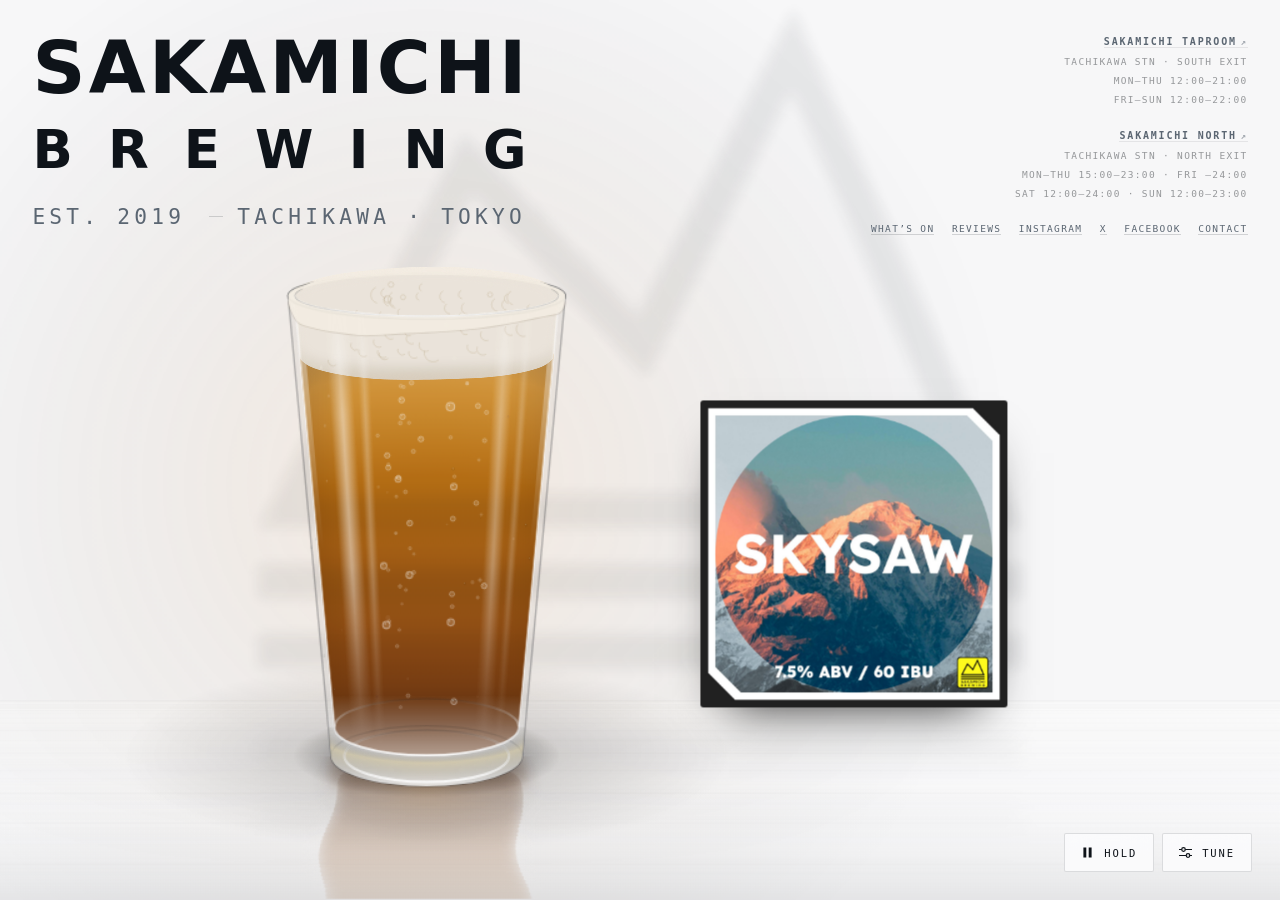
==== index.html @ 30f429f1 "Put the links in the corner the taprooms are already in The wide layout gets the same four destinati" ====
<!doctype html>
<html lang="en-GB">
<head>
<meta charset="utf-8">
<meta name="viewport" content="width=device-width, initial-scale=1, viewport-fit=cover">
<title>Sakamichi Brewing</title>
<meta name="description" content="Splash page for a small-batch lager brewery: a pint glass that pours itself, foams, and can be sloshed with the pointer.">
<link rel="icon" href="data:image/svg+xml,<svg xmlns='http://www.w3.org/2000/svg' viewBox='0 0 1890 1633'><rect width='1890' height='1633' rx='300' fill='%23f2e800'/><g transform='translate(189,163) scale(0.8)'><g transform='matrix(1.3333333,0,0,-1.3333333,-19.650821,2202.5766)' fill='%230a0707'><path d='M 123.29788,752.91372 412.78651,1306.2766 734.86356,966.86574 1003.6133,1496.6917 1330.9311,752.91372 H 740.4762 Z M 1431.8953,688.54037 1007.931,1651.9325 717.91485,1080.1818 396.70559,1418.6768 14.738226,688.54037 H 740.4762 Z'/><path d='M 14.738116,556.9782 H 1431.8942 v 64.37335 H 14.738116 Z'/><path d='M 14.738116,427.61037 H 1431.8942 v 64.37335 H 14.738116 Z'/></g></g></svg>">
<style>
/* ------------------------------------------------------------------ *
 * Tokens. Light is the base; dark is redefined twice so that the
 * un-stamped (system) state and the explicit toggle both resolve.
 * ------------------------------------------------------------------ */
:root{
  --ground:#f6f7f8;
  --ground-deep:#e7eaec;
  --ink:#0e1319;
  --ink-soft:#5b6672;
  --ink-faint:rgba(14,19,25,.42);
  --hair:rgba(14,19,25,.16);
  --hair-soft:rgba(14,19,25,.08);
  --panel:rgba(252,252,253,.86);
  --panel-line:rgba(14,19,25,.13);
  --track:rgba(14,19,25,.18);
  --thumb:#0e1319;
  --thumb-ring:#f6f7f8;
  --btn-fg:#f6f7f8;
  --btn-bg:#0e1319;
  --focus:#a86c12;
  --brand:#f2e800;
  --masthead:#0e1319;
  --shadow:0 18px 40px -24px rgba(14,19,25,.45);
  color-scheme:light;
}
@media (prefers-color-scheme:dark){
  :root:not([data-theme="light"]){
    --ground:#08090b;
    --ground-deep:#040506;
    --ink:#eef1f3;
    --ink-soft:#98a3ad;
    --ink-faint:rgba(238,241,243,.42);
    --hair:rgba(238,241,243,.20);
    --hair-soft:rgba(238,241,243,.10);
    --panel:rgba(20,23,27,.82);
    --panel-line:rgba(238,241,243,.14);
    --track:rgba(238,241,243,.22);
    --thumb:#eef1f3;
    --thumb-ring:#08090b;
    --btn-fg:#08090b;
    --btn-bg:#eef1f3;
    --focus:#efb757;
    --brand:#f2e800;
    --masthead:#f2e800;
    --shadow:0 18px 44px -22px rgba(0,0,0,.8);
    color-scheme:dark;
  }
}
:root[data-theme="dark"]{
  --ground:#08090b;
  --ground-deep:#040506;
  --ink:#eef1f3;
  --ink-soft:#98a3ad;
  --ink-faint:rgba(238,241,243,.42);
  --hair:rgba(238,241,243,.20);
  --hair-soft:rgba(238,241,243,.10);
  --panel:rgba(20,23,27,.82);
  --panel-line:rgba(238,241,243,.14);
  --track:rgba(238,241,243,.22);
  --thumb:#eef1f3;
  --thumb-ring:#08090b;
  --btn-fg:#08090b;
  --btn-bg:#eef1f3;
  --focus:#efb757;
  --brand:#f2e800;
  --masthead:#f2e800;
  --shadow:0 18px 44px -22px rgba(0,0,0,.8);
  color-scheme:dark;
}

*,*::before,*::after{box-sizing:border-box}
html,body{height:100%}
body{
  margin:0;
  background:var(--ground);
  color:var(--ink);
  font-family:ui-sans-serif,system-ui,-apple-system,"Segoe UI",Roboto,Helvetica,Arial,sans-serif;
  -webkit-font-smoothing:antialiased;
  overflow:hidden;
  overscroll-behavior:none;
}
:focus-visible{outline:2px solid var(--focus);outline-offset:3px;border-radius:2px}

/* ------------------------------------------------------------------ *
 * Stage — three stacked canvases: beer, head, then the glass itself.
 * ------------------------------------------------------------------ */
.stage{position:fixed;inset:0;touch-action:none;cursor:crosshair}
.stage canvas{position:absolute;inset:0;width:100%;height:100%;display:block}
#foam{filter:url(#goo)}
body[data-goo="off"] #foam{filter:none}
.defs{position:absolute;width:0;height:0;overflow:hidden}

/* ------------------------------------------------------------------ *
 * Masthead, top left; copy, bottom left. The glass holds the middle.
 * ------------------------------------------------------------------ */
.masthead{
  position:fixed;
  top:0;left:0;
  padding:clamp(20px,3.6vmin,48px);
  padding-top:max(clamp(20px,3.6vmin,48px),env(safe-area-inset-top));
  max-width:min(30rem,60vw);
  pointer-events:none;
  z-index:3;
}
.masthead > *{pointer-events:auto}
.eyebrow{
  font-family:ui-monospace,SFMono-Regular,"SF Mono",Menlo,Consolas,monospace;
  font-size:clamp(9.5px,1.5vw,11px);
  letter-spacing:.2em;
  text-transform:uppercase;
  color:var(--ink-soft);
  /* One line, never two: its size is fitted to the wordmark above it, so it is
     made to fit rather than left to find its own way. Allowed to wrap it would
     wrap under the growing, and a wrapped line measures as its first half —
     which the fit then reads as far too narrow and grows again. */
  display:flex;flex-wrap:nowrap;gap:1.1em;
  /* under the wordmark now, so the gap it keeps is above it */
  margin:clamp(14px,2.4vw,22px) 0 0;
}
/* and neither half breaks inside itself. Left to shrink, the two halves wrapped
   their own text as the size grew, so the line measured narrower the bigger it
   got and the fit chased it upward until it ran out of room. */
.eyebrow span{display:inline-flex;gap:.7em;align-items:center;flex:0 0 auto;white-space:nowrap}
.eyebrow span::before{content:"";width:14px;height:1px;background:var(--hair)}
.eyebrow span:first-child::before{display:none}
h1{
  font-family:"Futura PT",Futura,"Century Gothic","Avenir Next",Montserrat,"URW Gothic",ui-sans-serif,system-ui,sans-serif;
  font-size:clamp(2rem,min(7vw,10vh),4.6rem);
  line-height:.98;letter-spacing:.045em;font-weight:600;
  text-transform:uppercase;text-wrap:balance;margin:0;
  color:var(--masthead);
}
h1 .thin{
  display:block;font-weight:600;font-size:.72em;letter-spacing:.68em;
  line-height:1.2;margin-top:.26em;color:inherit;
}


/* ------------------------------------------------------------------ *
 * Taprooms and social links, top right
 * ------------------------------------------------------------------ */
.info{
  position:fixed;top:0;right:0;z-index:3;text-align:right;
  padding:clamp(20px,3.6vmin,48px);
  padding-top:max(clamp(20px,3.6vmin,48px),env(safe-area-inset-top));
  font-family:ui-monospace,SFMono-Regular,"SF Mono",Menlo,Consolas,monospace;
  font-size:9.5px;letter-spacing:.14em;line-height:2;
  text-transform:uppercase;color:var(--ink-faint);
}
.info p{margin:0 0 clamp(10px,1.8vmin,18px)}
.info b{display:block;font-weight:600;letter-spacing:.18em;font-size:10px;color:var(--ink-soft)}
.info span{display:block}
/* Each opening is its own element rather than a line of text with a middot
   typed into it, so a pair can be shown as one line or as two without the
   words being written out twice. Run together here, where there is width. */
.info .d{display:inline}
.info .d + .d::before{content:" · "}
.info a{color:var(--ink-soft);text-decoration:none;border-bottom:1px solid var(--hair);margin-left:1.1em}
/* A taproom's name is the way to it, so it goes to itself on a map. Carried on
   the name rather than added beside it as another line: the corner keeps the
   shape it has and gains nothing but an underline and a mark. */
.info b a.place{
  color:inherit;border-bottom:1px solid var(--hair-soft);margin-left:0;
  letter-spacing:inherit;
}
.info b a.place::after{content:"\2197";margin-left:.4em;opacity:.55;font-size:.9em}
.info b a.place:hover{color:var(--ink);border-color:var(--ink)}
.info a:first-child{margin-left:0}
.info a:hover{color:var(--ink);border-color:var(--ink)}
/* Small screens do not get less of the brewery. Above 900 the taprooms sit in
   the top right corner, which the wordmark leaves free. Below that there is no
   such corner — the wordmark has the width to itself — so they move into what
   the glass leaves empty instead: the bar top beneath it on an upright screen,
   and the right-hand side on one turned on its side, where the glass is short
   and the width is going spare. They used to be deleted outright, which left a
   brewery's page with no address on it on the screens most people read it on.

   Folded up as they move: the taproom's name and its lines run together with
   middots rather than each taking a line of its own, so two taprooms and the
   links come to four or five lines instead of eleven. */
@media (max-width:900px){
  .info{
    top:auto;left:0;right:0;
    bottom:calc(clamp(16px,2.4vw,28px) + env(safe-area-inset-bottom));
    display:flex;flex-wrap:wrap;justify-content:center;align-items:flex-start;
    gap:4px clamp(12px,5vw,44px);
    text-align:center;
    padding:0 clamp(10px,3vw,28px);
    font-size:clamp(8px,2.4vw,9.5px);line-height:1.85;
  }
  /* The two taprooms stand side by side rather than one above the other. They
     are a pair of addresses and they read as a pair, and across the foot of a
     phone the width is the room there is — stacked they ran down into the
     glass and left the two halves of the screen unbalanced. Each keeps its own
     lines within its column, the way it does in the corner on a wide screen. */
  /* an equal share of what is left after the gap — at 50% each they and the
     gap came to more than the width and wrapped back into a stack */
  .info p{margin:0;flex:1 1 0;min-width:0}
  /* Which station and which exit is something to know on the way, not
     something to read on a phone while standing outside: what a small screen
     wants is the taproom's name and when it is open. So the address goes, and
     the openings come apart onto a row each, which is how a list of times
     reads when the column is narrow. */
  .info .where{display:none}
  .info .d{display:block}
  .info .d + .d::before{content:none}
  .info b{display:block;font-size:inherit}
  .info span{display:block}
  /* the accounts move into the menu on a phone rather than being listed twice */
  .info .social{display:none}
  .info a{margin:0 .5em}
}
/* Turned on its side there is no bar top to spare — the glass has taken the
   height — but there is width, so they go back to the corner they came from. */
@media (max-width:900px) and (orientation:landscape){
  .info{
    display:block;                     /* a column again, not a pair */
    top:0;bottom:auto;left:auto;right:0;
    width:min(44vw,320px);text-align:right;
    padding:clamp(12px,2.6vw,24px);
    padding-top:max(clamp(12px,2.6vw,24px),env(safe-area-inset-top));
  }
  .info p{flex:none;min-width:0;margin:0 0 clamp(8px,1.6vh,16px)}
  .info .social{margin-top:0}
}

/* A finger is not a mouse: the corner buttons and the panel's chips are given
   the room to be hit rather than aimed at. */
@media (pointer:coarse){
  .panel-toggle{padding:15px 18px}
  .chip{padding:11px 14px}
}

/* Very little height — a small phone lying on its side. The wordmark gives
   some of itself back, or there is nowhere left for the glass to stand: at
   568 by 320 it came down past the rim by fourteen pixels. */
@media (max-height:430px){
  .masthead{padding:clamp(10px,2.4vmin,20px)}
  h1{font-size:clamp(1.3rem,min(6vw,8.5vh),2.6rem)}
  .eyebrow{margin-top:clamp(8px,1.6vw,14px);font-size:9px}
}

/* ------------------------------------------------------------------ *
 * Control panel
 * ------------------------------------------------------------------ */
/* The two corner buttons sit in one row rather than each pinning itself to
   the corner, so the left one lands beside the right one whatever either of
   them says. */
.corner{
  position:fixed;right:clamp(16px,2.4vw,28px);
  bottom:max(clamp(16px,2.4vw,28px),env(safe-area-inset-bottom));
  z-index:6;display:flex;gap:8px;align-items:stretch;
}
body[data-panel="open"] .corner{display:none}
/* nothing to hold when there is no card to hold it on */
@media (max-width:900px){ #beerHold{display:none} }
/* The one button a phone gets. Hidden above the width the corner buttons come
   back at, where the taprooms are in their corner and there is room for links
   beside them. Top right upright, where the wordmark leaves the corner free;
   bottom right on its side, where the taprooms have taken that corner back. */
.menu-toggle{
  position:fixed;z-index:7;display:none;
  top:max(clamp(14px,2.4vw,24px),env(safe-area-inset-top));
  right:clamp(14px,2.4vw,24px);
  padding:11px 12px;border-radius:2px;
  border:1px solid var(--panel-line);background:var(--panel);color:var(--ink);
  -webkit-backdrop-filter:blur(14px);backdrop-filter:blur(14px);
  box-shadow:var(--shadow);cursor:pointer;
}
.menu-toggle svg{display:block}
@media (max-width:900px){ .menu-toggle{display:block} }
@media (max-width:900px) and (orientation:landscape){
  .menu-toggle{top:auto;bottom:max(clamp(14px,2.4vw,24px),env(safe-area-inset-bottom))}
}
body[data-menu="open"] .menu-toggle{display:none}

.menu{
  position:fixed;z-index:8;left:0;right:0;bottom:0;
  background:var(--panel);border-top:1px solid var(--panel-line);
  border-radius:6px 6px 0 0;box-shadow:var(--shadow);
  -webkit-backdrop-filter:blur(18px) saturate(1.2);backdrop-filter:blur(18px) saturate(1.2);
  font-family:ui-monospace,SFMono-Regular,"SF Mono",Menlo,Consolas,monospace;
  padding:6px clamp(14px,4vw,24px) calc(14px + env(safe-area-inset-bottom));
  max-height:min(80vh,640px);overflow:auto;overscroll-behavior:contain;
}
.menu[hidden]{display:none}
.menu-head{
  display:flex;align-items:center;justify-content:space-between;gap:10px;
  padding:10px 0 8px;
  font-size:9.5px;letter-spacing:.2em;text-transform:uppercase;color:var(--ink-faint);
}
.menu-close{
  font-family:inherit;font-size:16px;line-height:1;
  background:none;border:0;color:var(--ink-soft);cursor:pointer;padding:6px 8px;
}
.menu-row{
  display:block;padding:13px 0;text-decoration:none;color:var(--ink);
  border-top:1px solid var(--hair-soft);
}
.menu-row b{
  display:block;font-weight:600;font-size:10.5px;letter-spacing:.18em;
  text-transform:uppercase;color:var(--ink-soft);
}
.menu-row span{
  display:block;margin-top:5px;font-size:9.5px;letter-spacing:.12em;
  text-transform:uppercase;color:var(--ink-faint);
}
.menu-social{
  display:flex;flex-wrap:wrap;gap:10px 18px;margin:14px 0 0;
  border-top:1px solid var(--hair-soft);padding-top:14px;
  font-size:9.5px;letter-spacing:.14em;text-transform:uppercase;
}
.menu-social a{color:var(--ink-soft);text-decoration:none;border-bottom:1px solid var(--hair)}

/* And no tuning at all on a phone. The panel is a workbench — thirty sliders
   wanting a pointer, a wide screen and time to play — not part of the poster,
   and on a small screen it is the poster that the page is for. With the tune
   button gone the corner has nothing left in it, so the corner goes with it and
   the taprooms take back the band it was standing in. Hidden rather than
   removed: ?panel=1 still opens it, and its own close button still shuts it,
   for anyone who came looking. */
@media (max-width:900px){ .corner{display:none} }
.panel-toggle{
  display:inline-flex;align-items:center;gap:10px;
  font-family:ui-monospace,SFMono-Regular,"SF Mono",Menlo,Consolas,monospace;
  font-size:10.5px;letter-spacing:.18em;text-transform:uppercase;
  padding:12px 16px;border-radius:2px;
  border:1px solid var(--panel-line);background:var(--panel);color:var(--ink);
  -webkit-backdrop-filter:blur(14px);backdrop-filter:blur(14px);
  box-shadow:var(--shadow);cursor:pointer;
}
.panel-toggle svg{display:block}
.panel-toggle[aria-pressed="true"]{
  background:var(--btn-bg);color:var(--btn-fg);border-color:var(--btn-bg);
}

.panel{
  position:fixed;right:clamp(16px,2.4vw,28px);
  bottom:max(clamp(16px,2.4vw,28px),env(safe-area-inset-bottom));
  width:min(322px,calc(100vw - 32px));z-index:6;
  background:var(--panel);border:1px solid var(--panel-line);border-radius:3px;
  box-shadow:var(--shadow);
  -webkit-backdrop-filter:blur(18px) saturate(1.2);backdrop-filter:blur(18px) saturate(1.2);
  font-family:ui-monospace,SFMono-Regular,"SF Mono",Menlo,Consolas,monospace;
  display:none;max-height:min(78vh,720px);overflow:auto;overscroll-behavior:contain;
}
body[data-panel="open"] .panel{display:block}
.panel-head{
  display:flex;align-items:center;justify-content:space-between;gap:10px;
  padding:14px 14px 12px;border-bottom:1px solid var(--hair-soft);
  position:sticky;top:0;background:inherit;
  -webkit-backdrop-filter:blur(18px);backdrop-filter:blur(18px);
}
.panel-head h2{margin:0;font-size:10px;font-weight:500;letter-spacing:.22em;text-transform:uppercase;color:var(--ink-soft)}
.icon-btn{
  border:1px solid var(--hair-soft);background:transparent;color:var(--ink);
  width:26px;height:26px;border-radius:2px;cursor:pointer;display:grid;place-items:center;
  font-size:13px;line-height:1;
}
.icon-btn:hover{border-color:var(--hair)}
.panel-body{padding:6px 14px 16px;display:flex;flex-direction:column;gap:2px}

.group{
  font-size:9px;letter-spacing:.22em;text-transform:uppercase;color:var(--ink-faint);
  margin:16px 0 8px;padding-top:12px;border-top:1px solid var(--hair-soft);
}
.group:first-child{margin-top:8px;padding-top:0;border-top:0}

.ctl{display:grid;grid-template-columns:1fr auto;align-items:baseline;gap:2px 10px;padding:7px 0}
.ctl label{font-size:10px;letter-spacing:.13em;text-transform:uppercase;color:var(--ink-soft)}
.ctl output{font-size:11px;font-variant-numeric:tabular-nums;color:var(--ink)}
.ctl input[type=range]{grid-column:1/-1;width:100%;margin:6px 0 0}
.ctl .hex{grid-column:1/-1;display:flex;align-items:center;gap:8px;margin:6px 0 0}
.ctl .hex input[type=color]{
  width:26px;height:20px;padding:0;flex:none;cursor:pointer;
  border:1px solid var(--hair);border-radius:4px;background:none;
}
.ctl .hex input[type=text]{
  flex:1;min-width:0;font:inherit;font-size:11px;letter-spacing:.08em;
  color:var(--ink);background:var(--track);border:1px solid var(--hair);
  border-radius:4px;padding:3px 6px;
}
.ctl .hex input[type=text]::placeholder{color:var(--ink-soft);letter-spacing:.08em}

input[type=range]{-webkit-appearance:none;appearance:none;background:transparent;height:16px;cursor:grab}
input[type=range]:active{cursor:grabbing}
input[type=range]::-webkit-slider-runnable-track{height:2px;background:var(--track);border-radius:2px}
input[type=range]::-moz-range-track{height:2px;background:var(--track);border-radius:2px}
input[type=range]::-webkit-slider-thumb{
  -webkit-appearance:none;appearance:none;width:13px;height:13px;border-radius:50%;
  background:var(--thumb);border:2px solid var(--thumb-ring);margin-top:-7.5px;
}
input[type=range]::-moz-range-thumb{
  width:13px;height:13px;border-radius:50%;background:var(--thumb);border:2px solid var(--thumb-ring);
}

.chips{display:flex;flex-wrap:wrap;gap:6px}
.chip{
  font-family:inherit;font-size:9.5px;letter-spacing:.14em;text-transform:uppercase;
  padding:8px 11px;border-radius:2px;cursor:pointer;
  border:1px solid var(--hair-soft);background:transparent;color:var(--ink-soft);
}
.chip:hover{border-color:var(--hair);color:var(--ink)}
.chip[aria-pressed="true"]{background:var(--btn-bg);color:var(--btn-fg);border-color:var(--btn-bg)}
.row{display:flex;justify-content:space-between;align-items:center;gap:10px;padding:7px 0}
.row span{font-size:10px;letter-spacing:.13em;text-transform:uppercase;color:var(--ink-soft)}
.reset{
  margin-top:14px;font-family:inherit;font-size:9.5px;letter-spacing:.16em;text-transform:uppercase;
  background:none;border:0;border-bottom:1px solid var(--hair);color:var(--ink-soft);
  padding:0 0 3px;cursor:pointer;align-self:flex-start;
}
.reset:hover{color:var(--ink);border-color:var(--ink)}
.hint{margin:14px 0 0;font-size:9.5px;line-height:1.6;letter-spacing:.06em;color:var(--ink-faint)}
.renderer{
  margin-top:12px;padding-top:12px;border-top:1px solid var(--hair-soft);
  display:flex;justify-content:space-between;align-items:center;gap:10px;
  font-size:9px;letter-spacing:.18em;text-transform:uppercase;color:var(--ink-faint);
}
.renderer a{color:var(--ink-soft);text-decoration:none;border-bottom:1px solid var(--hair)}
.renderer a:hover{color:var(--ink);border-color:var(--ink)}

body[data-chrome="off"] .masthead,
body[data-chrome="off"] .info,
body[data-chrome="off"] .panel,
body[data-chrome="off"] .panel-toggle{opacity:0;pointer-events:none}
.masthead,.info,.panel,.panel-toggle{transition:opacity .35s ease}
@media (prefers-reduced-motion:reduce){
  .masthead,.info,.panel,.panel-toggle{transition:none}
}

@media (max-width:719px){
  .panel{
    left:0;right:0;bottom:0;width:100%;
    border-radius:6px 6px 0 0;border-left:0;border-right:0;border-bottom:0;
    max-height:52vh;padding-bottom:env(safe-area-inset-bottom);
  }
  .masthead{max-width:100%}
}
/* The beer of the moment, standing beside the glass and turning on its own
   axis. A card rather than a picture: it is artwork with a front and a back,
   and it shows a new one each time it comes round. */
.beer{
  position:fixed;z-index:2;cursor:pointer;
  /* a third in from the right, as the glass is a third in from the left */
  left:66.7%;transform:translate(-50%,-50%);
  /* Centred in the band the taprooms and the buttons leave, rather than on the
     page. Centred on the page it rode up under the taprooms wherever the screen
     was short — 84 pixels of the card across the links at 901 by 600 — because
     half the page is higher up the shorter the page is, while the taprooms are
     the same few lines whatever. Sized to that band too, so it can never grow
     into it. --info-bottom is measured and handed over by layoutGlass. */
  --band-top:calc(var(--info-bottom,0px) + 18px);
  --band-bot:calc(100vh - 96px);
  top:calc((var(--band-top) + var(--band-bot)) / 2);
  width:min(clamp(188px,24vw,362px),calc(var(--band-bot) - var(--band-top) - 16px));
  perspective:1100px;
}
.beer-turn{
  width:100%;aspect-ratio:1;
  transform-style:preserve-3d;
  transition:transform 1.15s cubic-bezier(.55,.06,.2,1);
  will-change:transform;
}
/* Two faces, as a card has. The one coming round is loaded and waiting out of
   sight, so the turn shows it rather than swapping a picture in mid-air —
   which is what flickered, the image being replaced under the eye. */
.beer-face{
  position:absolute;inset:0;
  width:100%;height:100%;display:block;object-fit:contain;
  border-radius:3px;
  box-shadow:0 24px 50px -28px rgba(0,0,0,.9);
  backface-visibility:hidden;
}
.beer-face.back{transform:rotateY(180deg)}
body[data-chrome="off"] .beer{opacity:0}
.beer{transition:opacity .35s ease}
@media (prefers-reduced-motion:reduce){ .beer-turn{transition:none} }
/* On a narrow page the glass takes the middle back and there is no room beside it */
/* The card comes to a phone too, standing on the bar in front of the glass
   rather than beside it — there is no beside on a screen this narrow, but the
   bar in front of it is doing nothing. The glass gives up the room first (see
   cardRoom) and is told how much, so the two are not each guessing at the
   other. Not below 640 pixels of height, where taking that much bar off the
   glass leaves neither of them worth looking at. */
@media (max-width:900px){ .beer{display:none} }
@media (max-width:900px) and (orientation:portrait){
  .beer{
    display:block;
    /* beside the glass, as on a desktop: the glass a third in from the left,
       the card a third in from the right */
    left:72%;
    top:calc((var(--mast-bottom,22vh) + var(--info-top,100vh)) / 2);
    width:min(27vw,calc((var(--info-top,100vh) - var(--mast-bottom,22vh) - 28px) * 0.75));
  }
}
/* On its side it goes into the corner the wordmark leaves, which is the only
   room a landscape phone has going spare. */
@media (max-width:900px) and (orientation:landscape){
  .beer{
    display:block;
    left:clamp(12px,4vw,40px);top:auto;
    bottom:clamp(12px,4vh,28px);
    transform:none;
    width:min(22.5vw,30vh);
  }
}
/* The splashes lie over the card, and over nothing else that matters */
/* The sheet the near splashes are painted on. It needs its display size given
   to it: it is a canvas, and a canvas is a replaced element, so inset:0 pins
   its corner but does not stretch it — with width left to itself it draws at
   its own backing size instead. The backing is the viewport times the device's
   pixel ratio, so on a screen where that ratio is one the two happen to agree
   and nobody notices. On a phone, where it is two or three, the sheet came out
   two or three times the size of the window with its top left in the corner:
   a splash thrown at the lip of the glass landed near the bottom of the
   screen, which is where it was being drawn. The canvases inside .stage were
   never wrong because they are given 100% there. */
.splash{position:fixed;inset:0;width:100%;height:100%;z-index:4;pointer-events:none}
</style>
</head>
<body>

<svg class="defs" aria-hidden="true" focusable="false">
  <filter id="goo" x="-6%" y="-25%" width="112%" height="150%" color-interpolation-filters="sRGB">
    <feGaussianBlur in="SourceGraphic" stdDeviation="6" result="blur"/>
    <feColorMatrix in="blur" type="matrix"
      values="1 0 0 0 0
              0 1 0 0 0
              0 0 1 0 0
              0 0 0 24 -9"/>
  </filter>
</svg>

<div class="stage" id="stage">
  <canvas id="liquid"></canvas>
  <canvas id="foam"></canvas>
  <canvas id="detail"></canvas>
</div>

<header class="masthead">
  <h1>Sakamichi<span class="thin">Brewing</span></h1>
  <p class="eyebrow">
    <span>Est. 2019</span><span>Tachikawa · Tokyo</span>
  </p>
</header>

<canvas class="splash" aria-hidden="true"></canvas>
<div class="beer" aria-label="Beer of the moment">
  <div class="beer-turn">
    <img class="beer-face" alt="" decoding="async">
    <img class="beer-face back" alt="" decoding="async">
  </div>
</div>

<aside class="info" aria-label="Taprooms">
  <p>
    <b><a class="place" href="https://www.google.com/maps/search/Sakamichi+Brewing+Tachikawa+Shibasakicho+2-6-5" target="_blank" rel="noopener">Sakamichi Taproom</a></b>
    <span class="where">Tachikawa Stn &middot; South exit</span>
    <span><span class="d">Mon&ndash;Thu 12:00&ndash;21:00</span></span>
    <span><span class="d">Fri&ndash;Sun 12:00&ndash;22:00</span></span>
  </p>
  <p>
    <b><a class="place" href="https://www.google.com/maps/search/Sakamichi+North+Tachikawa+Akebonocho+2-13-7" target="_blank" rel="noopener">Sakamichi North</a></b>
    <span class="where">Tachikawa Stn &middot; North exit</span>
    <span><span class="d">Mon&ndash;Thu 15:00&ndash;23:00</span><span class="d">Fri &ndash;24:00</span></span>
    <span><span class="d">Sat 12:00&ndash;24:00</span><span class="d">Sun 12:00&ndash;23:00</span></span>
  </p>
  <p class="social">
    <a href="https://sakamichibrewing.bestbeerjapan.com/" target="_blank" rel="noopener">What&rsquo;s on</a>
    <a href="https://untappd.com/w/sakamichi-brewing/461142" target="_blank" rel="noopener">Reviews</a>
    <a href="https://www.instagram.com/sakamichibrewing/" target="_blank" rel="noopener">Instagram</a>
    <a href="https://twitter.com/sakamichi_beer" target="_blank" rel="noopener">X</a>
    <a href="https://www.facebook.com/SakamichiBrewing/" target="_blank" rel="noopener">Facebook</a>
    <a href="https://www.sakamichibrewing.com/contact-form/" target="_blank" rel="noopener">Contact</a>
  </p>
</aside>

<!-- Everything the page has to say that is not the pint itself, folded away
     behind one button on a phone: the two taprooms and how to find them, where
     the beer is listed, what people made of it, and the usual accounts. There
     is no corner to put a row of links in on a screen this narrow, and the
     foot of the glass is already carrying the hours. -->
<button class="menu-toggle" id="menuOpen" aria-expanded="false" aria-controls="menu"
        aria-label="Taprooms, beer list and links">
  <svg width="16" height="12" viewBox="0 0 16 12" fill="none" stroke="currentColor"
       stroke-width="1.4" stroke-linecap="round" aria-hidden="true">
    <path d="M1 1h14M1 6h14M1 11h14"/>
  </svg>
</button>
<nav class="menu" id="menu" aria-label="Taprooms, beer list and links" hidden>
  <div class="menu-head">
    <span>Sakamichi Brewing</span>
    <button class="menu-close" id="menuClose" aria-label="Close">&times;</button>
  </div>
  <a class="menu-row" href="https://www.google.com/maps/search/Sakamichi+Brewing+Tachikawa+Shibasakicho+2-6-5" target="_blank" rel="noopener">
    <b>Sakamichi Taproom</b><span>Shibasakicho 2&ndash;6&ndash;5 &middot; south exit</span>
  </a>
  <a class="menu-row" href="https://www.google.com/maps/search/Sakamichi+North+Tachikawa+Akebonocho+2-13-7" target="_blank" rel="noopener">
    <b>Sakamichi North</b><span>Akebonocho 2&ndash;13&ndash;7 &middot; north exit</span>
  </a>
  <a class="menu-row" href="https://sakamichibrewing.bestbeerjapan.com/" target="_blank" rel="noopener">
    <b>What is on</b><span>The beer list, kept up to date</span>
  </a>
  <a class="menu-row" href="https://untappd.com/w/sakamichi-brewing/461142" target="_blank" rel="noopener">
    <b>Reviews</b><span>Every beer, on Untappd</span>
  </a>
  <p class="menu-social">
    <a href="https://www.instagram.com/sakamichibrewing/" target="_blank" rel="noopener">Instagram</a>
    <a href="https://twitter.com/sakamichi_beer" target="_blank" rel="noopener">X</a>
    <a href="https://www.facebook.com/SakamichiBrewing/" target="_blank" rel="noopener">Facebook</a>
    <a href="https://www.sakamichibrewing.com/contact-form/" target="_blank" rel="noopener">Contact</a>
  </p>
</nav>

<div class="corner">
<button class="panel-toggle" id="beerHold" aria-pressed="false"
        title="Keep this beer in the glass instead of letting the card turn on">
  <svg width="13" height="13" viewBox="0 0 13 13" fill="currentColor" aria-hidden="true">
    <rect x="2.4" y="1.5" width="2.9" height="10"/><rect x="7.7" y="1.5" width="2.9" height="10"/>
  </svg>
  <span id="beerHoldLabel">Hold</span>
</button>
<button class="panel-toggle" id="panelOpen" aria-expanded="false" aria-controls="panel">
  <svg width="13" height="13" viewBox="0 0 13 13" fill="none" stroke="currentColor" stroke-width="1.2" aria-hidden="true">
    <path d="M0 3.5h13M0 9.5h13"/><circle cx="4.5" cy="3.5" r="1.8" fill="var(--panel)"/><circle cx="9" cy="9.5" r="1.8" fill="var(--panel)"/>
  </svg>
  Tune
</button>
</div>

<section class="panel" id="panel" aria-label="Beer controls">
  <div class="panel-head">
    <h2>Brewhouse control</h2>
    <button class="icon-btn" id="panelClose" aria-label="Close controls">&times;</button>
  </div>
  <div class="panel-body">
    <p class="group" style="margin-top:0">Pour</p>
    <div class="chips" role="group" aria-label="Style preset">
      <button class="chip" data-preset="pilsner">Pilsner</button>
      <button class="chip" data-preset="helles">Helles</button>
      <button class="chip" data-preset="bock">Bock</button>
      <button class="chip" data-preset="stout">Stout</button>
      <button class="chip" data-preset="hazy">Hazy IPA</button>
      <button class="chip" data-preset="red">Red ale</button>
      <button class="chip" data-preset="sour">Sour</button>
    </div>
    <div id="sliders"></div>

    <p class="group">Display</p>
    <div class="row">
      <span>Theme</span>
      <div class="chips" role="group" aria-label="Theme">
        <button class="chip" data-theme-set="light">Light</button>
        <button class="chip" data-theme-set="dark">Dark</button>
        <button class="chip" data-theme-set="auto">Auto</button>
      </div>
    </div>
    <div class="row">
      <span>Counter</span>
      <div class="chips" role="group" aria-label="Counter">
        <button class="chip" data-counter="polished">Polished</button>
        <button class="chip" data-counter="wood">Wood</button>
      </div>
    </div>
    <div class="row">
      <span>Gooey head</span>
      <div class="chips"><button class="chip" id="gooBtn" aria-pressed="true">On</button></div>
    </div>
    <div class="row">
      <span>Motion</span>
      <div class="chips"><button class="chip" id="motionBtn" aria-pressed="true">Running</button></div>
    </div>
    <div class="row" id="tiltRow" hidden>
      <span>Tilt</span>
      <div class="chips"><button class="chip" id="tiltBtn" aria-pressed="false">Off</button></div>
    </div>
    <button class="reset" id="reset">Reset to house recipe</button>
    <p class="hint">Stir the beer with your cursor, or tilt the phone and let it lean. Click for a splash. Slosh it over the rim and the glass tops itself back up. Press <b>C</b> to hide the interface.</p>
    <p class="renderer"><span>Canvas 2D</span> <a href="webgl.html">Shader version</a></p>
  </div>
</section>

<script>
"use strict";


/* ================================================================== *
 * Configuration
 * ================================================================== */
const SPECS = [
  {key:"fill",       label:"Fill line",   min:0,   max:100, step:1, unit:"%",  group:null},
  {key:"refill",     label:"Refill rate", min:0,   max:100, step:1, unit:"",   group:null},
  {key:"pace",       label:"Pace",        min:10,  max:200, step:5, unit:"%",  group:"Motion"},
  {key:"agitation",  label:"Agitation",   min:0,   max:200, step:5, unit:"%",  group:null},
  {key:"waveSpeed",  label:"Wave speed",  min:0,   max:100, step:1, unit:"",   group:null},
  {key:"viscosity",  label:"Viscosity",   min:0,   max:100, step:1, unit:"",   group:null},
  {key:"carbonation",label:"Carbonation", min:0,   max:200, step:5, unit:"%",  group:"Carbonation"},
  {key:"bubbleSize", label:"Bubble size", min:20,  max:220, step:5, unit:"%",  group:null},
  {key:"bubbleBreak",label:"Bubble break",min:0,   max:200, step:5, unit:"%",  group:null},
  {key:"headDepth",  label:"Head depth",  min:0,   max:200, step:5, unit:"%",  group:"Head"},
  {key:"foamChurn",  label:"Foam churn",  min:0,   max:200, step:5, unit:"%",  group:null},
  {key:"weep",       label:"Weep",        min:0,   max:200, step:5, unit:"%",  group:null},
  {key:"weepAlpha",  label:"Weep opacity",min:0,   max:100, step:1, unit:"%",  group:null},
  {key:"glassSize",  label:"Glass size",  min:60,  max:130, step:1, unit:"%",  group:"Glass"},
  {key:"glassLine",  label:"Glass lines", min:0,   max:100, step:1, unit:"",   group:null},
  {key:"reflect",    label:"Reflection",  min:0,   max:200, step:5, unit:"%",  group:null},
  {key:"condensation",label:"Condensation",min:0,  max:200, step:5, unit:"%",  group:null},
  {key:"dewSize",    label:"Bead size",   min:20,  max:220, step:5, unit:"%",  group:null},
  {key:"hue",        label:"Beer hue",    min:22,  max:50,  step:1, unit:"°",  group:"Colour"},
  {key:"beerHex",    label:"Beer colour", type:"hex", unit:"", group:null},
  {key:"richness",   label:"Richness",    min:0,   max:100, step:1, unit:"",   group:null},
  {key:"beerAlpha",  label:"Beer opacity",min:0,   max:200, step:5, unit:"%",  group:null},
  {key:"bgHue",      label:"Room hue",    min:0,   max:360, step:1, unit:"°",  group:null},
  {key:"roomHex",    label:"Room colour", type:"hex", unit:"", group:null},
  {key:"auraHex",    label:"Aura colour", type:"hex", unit:"", group:null}
];

const HOUSE = {
  fill:100, refill:32, pace:100, agitation:100, waveSpeed:46, viscosity:40,
  carbonation:100, bubbleSize:100, bubbleBreak:100, headDepth:100,
  foamChurn:100, weep:100, weepAlpha:100,
  glassSize:100, glassLine:100, reflect:100, condensation:70, dewSize:100, hue:40, richness:46,
  beerAlpha:100, bgHue:220, beerHex:null, roomHex:null, auraHex:null
};

/* A style is the whole recipe, not a colour and a hint. Choosing one sets
   everything the beer itself decides — how dark it is and how much light it
   stops, how it carbonates and how its head stands, how thick it runs and how
   readily it weeps — and leaves alone the things you decide: how full the
   glass is, how hard you are stirring it, how big it is drawn.

   A stout stops light altogether and a sour is nearly clear; that is the same
   slider at two ends of its travel, and a style that set the colour but not
   the opacity was only half a style. */
const PRESETS = {
  pilsner: {hue:45, richness:22, beerAlpha:115, carbonation:145, bubbleSize:75, bubbleBreak:125, headDepth:135, foamChurn:130, weep:110, waveSpeed:56, viscosity:24, condensation:110, dewSize:90},
  helles:  {hue:40, richness:46, beerAlpha:140, carbonation:100, bubbleSize:100, bubbleBreak:100, headDepth:100, foamChurn:100, weep:100, waveSpeed:46, viscosity:40, condensation:70, dewSize:100},
  bock:    {hue:25, richness:92, beerAlpha:190, carbonation:60, bubbleSize:135, bubbleBreak:70, headDepth:70, foamChurn:60, weep:70, waveSpeed:34, viscosity:66, condensation:45, dewSize:115},
  stout:   {hue:24, beerHex:"#2a1409", richness:100, beerAlpha:200, carbonation:42, bubbleSize:150, bubbleBreak:55, headDepth:135, foamChurn:40, weep:90, waveSpeed:28, viscosity:82, condensation:35, dewSize:120},
  hazy:    {hue:38, beerHex:"#e9a83f", richness:58, beerAlpha:175, carbonation:85, bubbleSize:105, bubbleBreak:95, headDepth:115, foamChurn:95, weep:105, waveSpeed:42, viscosity:54, condensation:80, dewSize:100},
  red:     {hue:26, beerHex:"#9d3312", richness:74, beerAlpha:165, carbonation:78, bubbleSize:118, bubbleBreak:85, headDepth:95, foamChurn:78, weep:85, waveSpeed:39, viscosity:58, condensation:55, dewSize:105},
  sour:    {hue:44, beerHex:"#cf5566", richness:28, beerAlpha:100, carbonation:135, bubbleSize:78, bubbleBreak:130, headDepth:55, foamChurn:70, weep:60, waveSpeed:54, viscosity:26, condensation:95, dewSize:85}
};


const STORE_KEY = "sakamichi-splash-v2";
const cfg = Object.assign({}, HOUSE, {tilt:false, theme:"auto", goo:true, running:true,
                                     counter:"polished", preset:"helles"});

try{
  const saved = JSON.parse(localStorage.getItem(STORE_KEY) || "null");
  if (saved && typeof saved === "object") Object.assign(cfg, saved);
}catch(e){ /* storage unavailable — house recipe it is */ }

/* Deep links: ?theme=dark&fill=95&hue=28&panel=1 */
const params = new URLSearchParams(location.search);
for (const s of SPECS){
  if (params.has(s.key)){
    const v = Number(params.get(s.key));
    if (Number.isFinite(v)) cfg[s.key] = Math.min(s.max, Math.max(s.min, v));
  }
}
if (params.has("theme")) cfg.theme = params.get("theme");
if (params.has("goo")) cfg.goo = params.get("goo") !== "0";

/* Which sliders demand a palette rebuild in this renderer */
const PALETTE_KEYS = ["hue", "richness", "bgHue"];
</script>
<script src="bar-wood.js"></script>
<script src="sim.js"></script>
<script>
(() => {
"use strict";
const hexA  = (hex, a) => {
  const h = hex.trim().replace("#", "");
  const v = h.length === 3 ? h.split("").map(c => c + c).join("") : h;
  const n = parseInt(v, 16);
  return `rgba(${(n >> 16) & 255},${(n >> 8) & 255},${n & 255},${a})`;
};

/* ================================================================== *
 * Canvases
 * ================================================================== */
const stage  = document.getElementById("stage");
const cvL = document.getElementById("liquid");
const cvF = document.getElementById("foam");
const cvD = document.getElementById("detail");
const ctxL = cvL.getContext("2d");
const ctxF = cvF.getContext("2d");
const ctxD = cvD.getContext("2d");
const cvS = document.querySelector(".splash");
const ctxS = cvS.getContext("2d");

/* The head is drawn at less than full resolution: the goo filter blurs it
   into one body anyway, so the detail would be thrown away. Its edge is
   therefore soft over the better part of two of these coarser pixels once
   the browser stretches it back up, which is a thing the clip below has to
   know about. */
const FOAM_SCALE = 0.7;

function resize(){
  const r = stage.getBoundingClientRect();
  W = Math.max(1, r.width);
  H = Math.max(1, r.height);
  dpr = Math.min(window.devicePixelRatio || 1, 2) * quality;

  for (const [cv, ctx, scale] of [[cvL,ctxL,1],[cvF,ctxF,FOAM_SCALE],[cvD,ctxD,1],[cvS,ctxS,1]]){
    const s = dpr * scale;
    cv.width  = Math.round(W * s);
    cv.height = Math.round(H * s);
    ctx.setTransform(s, 0, 0, s, 0, 0);
  }

  const wasTop = G.top, wasHalf = G.topHalf, wasBot = G.bottom;
  layoutGlass();
  const moved = Math.abs(G.top - wasTop) > 0.01
             || Math.abs(G.topHalf - wasHalf) > 0.01
             || Math.abs(G.bottom - wasBot) > 0.01;
  /* the weep's reach is a length down the glass, so it comes along */
  if (moved) carryWeep((G.bottom - G.top) / Math.max(1, wasBot - wasTop));
  buildPaths();

  const span = innerHalfAt(G.inTop) * 2;
  const nWas = N, hWas = hArr, uWas = uArr, headWas = headArr;
  N = clamp(Math.round(span / 5), 32, 220);
  hArr = new Float32Array(N);
  /* Velocity and flux live on the faces between the columns, not on the
     columns, so there is one fewer of each */
  uArr = new Float32Array(Math.max(1, N - 1));
  fArr = new Float32Array(Math.max(1, N - 1));
  /* The pour is carried across rather than started again. A resize is not only
     the window changing: the frame timer calls this when it drops the quality,
     which can happen at any moment and for reasons the glass knows nothing
     about. Handed a fresh mesh the beer went flat between one frame and the
     next, which is a glass that resets itself while you are looking at it. The
     surface and the flow are resampled onto whatever mesh the new size asks
     for; the flux is not, being worked out afresh every step anyway. */
  const carry = (src, m, dst, n) => {
    if (!src || m < 2) return;
    for (let i = 0; i < n; i++){
      const t = n > 1 ? i / (n - 1) * (m - 1) : 0;
      const a = clamp(Math.floor(t), 0, m - 1), b = Math.min(m - 1, a + 1);
      dst[i] = src[a] + (src[b] - src[a]) * (t - a);
    }
  };
  carry(hWas, nWas, hArr, N);
  carry(uWas, Math.max(1, nWas - 1), uArr, Math.max(1, N - 1));
  /* the head's raft is resampled with the beer, or it would come back level
     under a surface that is not */
  headArr = new Float32Array(N);
  if (headWas) carry(headWas, nWas, headArr, N); else headArr.set(hArr);
  maxAmp = Math.min(G.inH * 0.30, G.topHalf * 1.1);

  capBubbles = clamp(Math.round(G.topHalf * G.inH / 260), 60, isCoarse ? 220 : 380);
  capFoam    = clamp(Math.round(G.topHalf / 1.6), 40, 240);
  capDew     = clamp(Math.round(G.topHalf * G.inH / 900), 30, 140);

  /* Nucleation sites sit on the floor of the glass — over it, not along the
     front edge of it. The floor is a disc, so a site has a place across the
     glass and a place into it, and it was only ever given the first: every
     bubble in the pour rose off the same line ruled across the bottom.
     Scattered by the square root of a random radius, which is what keeps them
     from crowding into the middle of a disc. */
  const n = clamp(Math.round(G.topHalf / 26), 3, 12);
  const floorHalf = innerHalfAt(G.inBottom - 4);
  /* The sites are where they are. Scattered again on every resize, every
     stream of bubbles in the glass jumped to a new part of the floor whenever
     the frame timer dropped the quality — so they are kept and carried across
     the size change, and only scattered afresh when the floor asks for a
     different number of them. */
  if (sites.length === n){
    for (const s of sites){
      s.u *= floorHalf / Math.max(1, s.half || floorHalf);
      s.half = floorHalf;
    }
  } else {
    sites = [];
    for (let i = 0; i < n; i++){
      const rr = Math.sqrt(Math.random()) * 0.86, th = Math.random() * TAU;
      sites.push({
        u: Math.cos(th) * rr * floorHalf,
        v: Math.sin(th) * rr,              /* -1 at the back of the floor, +1 at the front */
        half: floorHalf,
        acc: Math.random(), rate: rand(1.4, 3.2), scale: rand(0.6, 1.5)
      });
    }
  }

  /* And the glass is only emptied when it has actually moved. Everything the
     pour is wearing — its bubbles, its head, the beads on the outside, the
     lacing and whatever is running down it — is held in pixels, so a glass
     that changes size has to let them go. A glass that does not has no reason
     to: the frame timer calls this to drop the quality, which changes what the
     picture is drawn into and not where anything is, and clearing there took
     the head and the condensation off a pint in the middle of a frame for no
     reason anyone watching could see. */
  if (moved){
    bubbles.length = 0; foam.length = 0; drops.length = 0; mist.length = 0; drips.length = 0;
    dew.length = 0; lace.length = 0; puddles.length = 0;
  }
}

/* ================================================================== *
 * The house mark (logo-no-name.svg), embedded so the page stays a
 * single file. Tinted copies are rebuilt whenever the palette changes.
 * ================================================================== */
const LOGO_SVG = `<svg xmlns="http://www.w3.org/2000/svg" viewBox="0 0 1889.5428 1632.4294"><g transform="matrix(1.3333333,0,0,-1.3333333,-19.650821,2202.5766)" fill="#fff"><path d="M 123.29788,752.91372 412.78651,1306.2766 734.86356,966.86574 1003.6133,1496.6917 1330.9311,752.91372 H 740.4762 Z M 1431.8953,688.54037 1007.931,1651.9325 717.91485,1080.1818 396.70559,1418.6768 14.738226,688.54037 H 740.4762 Z"/><path d="M 14.738116,556.9782 H 1431.8942 v 64.37335 H 14.738116 Z"/><path d="M 14.738116,427.61037 H 1431.8942 v 64.37335 H 14.738116 Z"/></g></svg>`;

const logoImg = new Image();
let logoWall = null, logoBeer = null;
logoImg.onload = () => { buildLogoTints(); if (!cfg.running) renderAll(); };
logoImg.src = "data:image/svg+xml;utf8," + encodeURIComponent(LOGO_SVG);

function buildLogoTints(){
  if (!logoImg.complete || !logoImg.naturalWidth) return;
  const make = tint => {
    const w = 1024, h = Math.round(1024 / LOGO_ASPECT);
    const pad = Math.round(w * LOGO_PAD);
    const c = document.createElement("canvas");
    c.width = w + pad * 2;
    c.height = h + pad * 2;
    const x = c.getContext("2d");
    x.filter = "blur(9px)";        /* depth of field: the wall is out of focus */
    x.drawImage(logoImg, pad, pad, w, h);
    x.filter = "none";
    x.globalCompositeOperation = "source-in";
    x.fillStyle = tint;
    x.fillRect(0, 0, c.width, c.height);
    return c;
  };
  logoWall = make(pal.dark ? "#b8bec4" : "#262c33");
  logoBeer = make("#2b1a05");
}

let pal = {};
function buildPalette(){
  applyRoom();
  const dark = isDark();
  const r = cfg.richness / 100;
  /* Hue and the two ends of the body's gradient, from the sliders or from the
     hex if one is set — see beerTone. Everything below is built off these, so
     a colour given outright carries the head, the glow and the light in the
     base with it rather than repainting the body alone. */
  const {h, sat, lTop, lBot} = beerTone();
  const au = auraTone();
  pal = {
    dark,
    ground: (getComputedStyle(document.documentElement).getPropertyValue("--ground") || (dark ? "#08090b" : "#f6f7f8")).trim(),
    beerTop: `hsl(${h + 4} ${sat}% ${lTop}%)`,
    beerMid: `hsl(${h + 2} ${sat}% ${(lTop + lBot) / 2}%)`,
    beerBot: `hsl(${h - 7} ${sat - 8}% ${lBot}%)`,
    beerDeep:`hsl(${h - 10} ${sat - 12}% ${Math.max(16, lBot - 10)}%)`,
    surface: `hsl(${h + 8} ${sat}% ${Math.min(88, lTop + 12)}%)`,
    /* the light it throws — see auraTone. Given no colour of its own these are
       the beer's, mixed exactly as they were before. */
    glow:    `hsla(${au.h} ${au.s}% ${au.l}% / ${dark ? 0.20 : 0.13})`,
    pool:    `hsla(${au.h + 3} ${Math.min(100, au.s + 2)}% ${Math.min(100, au.l + 2)}% / ${dark ? 0.30 : 0.18})`,
    baseBeer:`hsla(${h + 2} 82% 52% / .55)`,
    /* the thick base is lit through by the pour but is still glass, so it is
       cooled away from the beer's own colour */
    baseGlass:`hsla(${h + 12} 44% 60% / .5)`,
    /* Foam is beer held in bubble walls: a pilsner head is bright white, a
       bock head beige. The wet band at the beer line carries the most colour. */
    foam:    `hsl(${38 + (h - 40) * 0.6} ${24 + r * 30}% ${dark ? 88 - r * 7 : 97 - r * 8}%)`,
    foamWet: `hsl(${h + 4} ${55 + r * 20}% ${dark ? 72 - r * 11 : 84 - r * 13}%)`,
    foamEdge:dark ? "rgba(40,32,18,.30)" : "rgba(120,84,26,.20)",
    cell:    `rgba(120,84,26,${((dark ? 0.13 : 0.10) + r * 0.08).toFixed(3)})`,
    glassEdge: dark ? "rgba(238,241,243,.34)" : "rgba(14,19,25,.26)",
    glassLight: dark ? "rgba(255,255,255,.16)" : "rgba(255,255,255,.85)",
    /* An arc lying in a horizontal surface has to sit back at the far side and
       take the light at the near one. On a pale ground "sitting back" is a dark
       line, so glassEdge and glassLight say it directly; on a dark ground there
       is nothing darker than the ground to draw with, and those two swap over —
       glassEdge is the brighter of the pair. So the floor gets its own pair,
       where the far arc sits back by being the fainter, either way round.
       Split into colour and alpha, since each is stroked as a gradient that
       fades along its length rather than as a flat colour. */
    floorFar:  dark ? {rgb:"238,241,243", a:0.12} : {rgb:"14,19,25", a:0.26},
    floorNear: dark ? {rgb:"255,255,255", a:0.42} : {rgb:"255,255,255", a:0.85},
    /* the same two, without an alpha, for strokes that fade along their length */
    edgeRGB: dark ? "238,241,243" : "14,19,25",
    lightRGB: "255,255,255",
    glassTint: dark ? "rgba(210,225,235,.05)" : "rgba(14,19,25,.035)",
    shadow: dark ? "rgba(0,0,0,.55)" : "rgba(14,19,25,.20)"
  };
  buildLogoTints();
}
buildPalette();

/* ================================================================== *
 * Paths
 * ================================================================== */
function wallPath(ctx, inner, fromY, toY){
  const half = inner ? innerHalfAt : halfAt;
  const steps = 22;
  ctx.beginPath();
  ctx.moveTo(G.cx - half(fromY), fromY);
  for (let i = 1; i <= steps; i++){
    const y = lerp(fromY, toY, i / steps);
    ctx.lineTo(G.cx - half(y), y);
  }
  for (let i = steps; i >= 0; i--){
    const y = lerp(fromY, toY, i / steps);
    ctx.lineTo(G.cx + half(y), y);
  }
  ctx.closePath();
}

/* The glass outline as one closed shape: the top half of the rim ellipse,
   joined to the walls at the ellipse's widest points, down to the front arc
   of the base ellipse the glass stands on. Pass fromY to start below the rim
   with a flat chord instead (useful as a clip for the base). */
/* Static per layout, so each is traced once in resize() and reused as a
   Path2D — they were being rebuilt point by point several times a frame */
const PATHS = {sil:null, base:null, interior:null};
function buildPaths(){
  PATHS.sil = glassSilhouette();
  PATHS.base = glassSilhouette(G.bottom - G.baseH * 2.1);
  PATHS.interior = interiorPath();
  clipFoamToGlass();
  REFL.ver = -1;                   /* the wall moved, so its highlights are stale */
}

/* The head is drawn clipped to the inside of the glass, but the foam canvas is
   gooed by a CSS filter — a blur wide enough to pull the bubbles into one body,
   then an alpha ramp that hardens the result back into a silhouette. That runs
   on the finished canvas, after the clip has been and gone, and it hands back a
   shape a few pixels wider than the one it was given, with the shoulders
   squared off where the blur outran the taper. So the head came out standing on
   the wall rather than inside it, and no longer agreed with either the beer
   below it or the glass around it.
   The element's clip-path is applied after its filter, so it is the one cut the
   goo cannot spill past. It follows the interior wall, and carries the wall's
   width straight up above the lip, where the head is allowed to dome but not to
   grow wider than the glass it came out of.

   It cuts on the wall itself, with nothing added.

   That was not always safe. Cut on the wall while the head was also drawn to
   the wall, the clip took the outer half of the blur's ramp rather than
   landing on it, and the head stood back from the glass by about as much — a
   hairline of bar top between the two where the beer below sat flush. The cut
   was carried out past the wall to get clear of the ramp, which fixed the
   hairline and left the head standing some four pixels wider than the bore it
   was poured into.

   Both were the same mistake, made at different ends: the ramp has to fall
   somewhere, and the only place it can fall harmlessly is outside the wall.
   So the head is drawn out past the wall instead — see the grow in headClip —
   and the cut comes back to the wall itself, where it lands on foam that is
   already solid. The blur eats material that was going to be trimmed anyway,
   the clip lands on a hard edge, and the head ends where the glass does.
   Measured against the wall with the glass off: four pixels proud before, half
   a pixel now, which is the antialiasing of the cut. */
function clipFoamToGlass(){
  const steps = 20;
  const soft = 0;
  const ihTop = innerHalfAt(G.inTop) + soft;
  /* In shares of the box rather than in pixels of it. This is a CSS clip on the
     element — it has to be, because it must cut after the goo filter rather
     than before it, or the blur would carry the foam back out through the wall
     it was just cut at. But the element's box and the canvas inside it can come
     apart: the backing store is sized when the stage is measured, and if the
     stage changes size afterwards without anything re-measuring it — a web font
     arriving is enough — the browser stretches the old drawing to the new box.
     The drawing stretches; a clip written in pixels does not, and it lands
     wherever those pixels now fall. Its bottom is a chord across the floor of
     the glass, so what that showed was a flat line ruled across the head with
     everything below it cut away. Shares of the box stretch with the box. */
  const px = (x, y) => `${(x / Math.max(1, W) * 100).toFixed(3)}% ${(y / Math.max(1, H) * 100).toFixed(3)}%`;
  const pts = [px(G.cx - ihTop, 0)];
  for (let i = 0; i <= steps; i++){
    const y = lerp(G.inTop, G.inBottom, i / steps);
    pts.push(px(G.cx - innerHalfAt(y) - soft, y));
  }
  /* The floor is closed on the floor's own near arc, not on a chord ruled
     across it. This clip cuts after the goo filter, so whatever shape it ends
     on is the shape the head ends on: a chord here ruled a flat line across
     the bottom of the head in a nearly-empty glass, under a floor that is
     plainly an ellipse. The drawn head already comes down on this arc — see
     headClip — and the two have to agree or the shorter one wins. */
  const ihF = innerHalfAt(G.inBottom) + soft;
  const iryF = innerHalfAt(G.inBottom) * ryAt(G.inBottom) + soft;
  for (let i = 0; i <= steps; i++){
    const u = -Math.cos(Math.PI * i / steps);
    pts.push(px(G.cx + u * ihF, G.inBottom + iryF * Math.sqrt(Math.max(0, 1 - u * u))));
  }
  for (let i = steps; i >= 0; i--){
    const y = lerp(G.inTop, G.inBottom, i / steps);
    pts.push(px(G.cx + innerHalfAt(y) + soft, y));
  }
  pts.push(px(G.cx + ihTop, 0));
  cvF.style.clipPath = `polygon(${pts.join(",")})`;
}

function glassSilhouette(fromY){
  const ctx = new Path2D();
  const rimRy = G.topHalf * G.ryTop;
  const yT = fromY == null ? G.top + rimRy : fromY;
  const bry = baseBulge();
  const steps = 22;
  if (fromY == null) ctx.ellipse(G.cx, yT, halfAt(yT), rimRy, 0, Math.PI, TAU);
  else { ctx.moveTo(G.cx - halfAt(yT), yT); ctx.lineTo(G.cx + halfAt(yT), yT); }
  for (let i = 1; i <= steps; i++){
    const y = lerp(yT, G.bottom, i / steps);
    ctx.lineTo(G.cx + halfAt(y), y);
  }
  ctx.ellipse(G.cx, G.bottom, G.botHalf, bry, 0, 0, Math.PI);
  for (let i = steps; i >= 0; i--){
    const y = lerp(yT, G.bottom, i / steps);
    ctx.lineTo(G.cx - halfAt(y), y);
  }
  ctx.closePath();
  return ctx;
}

/* The inside of the glass: the walls at every height, closed by the floor's
   own front arc. The beer is bounded by this, not by its own outline. */
/* Where the head is allowed to be: the walls at every height, and above the
   lip a dome closing to nothing. Carrying the interior's full width up there
   instead — which is what clamping innerHalfAt does — lets a high pour sit
   over the glass as a slab with square shoulders, wider than the glass it
   came out of. */
/* grow: how far past the inner wall to carry the cut, in canvas pixels.

   The foam sheet is blurred and re-thresholded after it is drawn, and a blur
   rounds a corner by pulling it inward. Cut dead on the wall, the head had
   nothing outside the wall to lose, so the rounding came out of the head
   itself: down the flat of the side it still reached the glass, but at the two
   corners — where the crown turns down onto the lip, and where the head meets
   the beer — it stood some three pixels back, which is the dark hairline
   between the head and the glass beside the rim. Carried out past the wall,
   what the blur rounds off is the part that was going to be trimmed anyway,
   and the silhouette against the glass is set by the clip on the element,
   which cuts after the filter and follows the wall's own curve. */
function headClip(ctx, domeH, grow){
  grow = grow || 0;
  const steps = 20;
  const ihwTop = innerHalfAt(G.inTop) + grow;
  ctx.beginPath();
  for (let i = 0; i <= steps; i++){
    const y = lerp(G.inTop, G.inBottom, i / steps);
    const x = G.cx - innerHalfAt(y) - grow;
    if (i) ctx.lineTo(x, y); else ctx.moveTo(x, y);
  }
  /* Across the floor on the floor's own arc, not on a chord. The bottom of a
     glass is a disc, and a head with almost no beer left under it comes to rest
     on that disc — so what closes it off down there is the near half of the
     floor's ellipse, the same curve the floor itself is drawn with. Closed on
     the chord instead, the last of the foam sat on a dead straight line ruled
     across the glass, which is the one shape a glass with elliptical walls
     cannot show. Walked by angle so the two ends, where the ellipse turns
     hardest, are not joined across by a straight line either. */
  const ihwF = innerHalfAt(G.inBottom) + grow;
  const iryF = innerHalfAt(G.inBottom) * ryAt(G.inBottom) + grow;
  const fSteps = 40;
  for (let i = 0; i <= fSteps; i++){
    const u = -Math.cos(Math.PI * i / fSteps);
    ctx.lineTo(G.cx + u * ihwF, G.inBottom + iryF * Math.sqrt(Math.max(0, 1 - u * u)));
  }
  for (let i = steps; i >= 0; i--){
    const y = lerp(G.inTop, G.inBottom, i / steps);
    ctx.lineTo(G.cx + innerHalfAt(y) + grow, y);
  }
  /* Over the lip the head is crowned rather than domed. A dome centred on the
     glass has its full height only over the middle and none at all at the
     walls — but a head shoved against one wall is exactly the head that rides
     over the rim, and there the dome had no height left to give it, so it
     sliced the raised shoulder off along a curve belonging to neither the head
     nor the glass. The crown holds nearly its full height right across and
     turns down only at the very edges, which closes the head over the lip the
     way the dome was meant to without taking the side off it. */
  /* And it is measured from the head, not from the rim. Pinned to the inner
     top it was a fixed line while the head rose with the beer — so a glass
     filled to the brim, where the head stands clear of the rim altogether, had
     its dome cut off along that line and came out as a flat slab with rounded
     corners. Its own top is already a dome, following the far edge of the beer
     it floats on; there was never a shape wanting to be supplied here, only a
     limit, and the limit was in the wrong place.
     Taken from whichever is higher — the rim, or the head's own top — the one
     allowance closes the head over the lip while it is sitting in the glass and
     leaves it its crown once it is standing above it. */
  /* and the clip follows the same cap, lifted by the allowance, so the ragged
     blobs have room to stand above the head's own top without any of them
     standing above the rim at the walls — where the cap comes back to the lip
     and takes the allowance with it. */
  const crown = Math.max(1, domeH);
  const cSteps = 20;
  for (let i = 0; i <= cSteps; i++){
    const t = 1 - 2 * i / cSteps;                    /* +1 at the right wall */
    ctx.lineTo(G.cx + t * ihwTop, headCapY(t, crown));
  }
  ctx.closePath();
}

function interiorPath(){
  const ctx = new Path2D();
  const steps = 20;
  const ihw = innerHalfAt(G.inBottom);
  /* Bounded above by the far arc of the lip, which is as far down into the
     glass as there is to see. It was flattened to a rule across the top for a
     while, because the arc was cutting the beer short of the head at the walls
     — but that was the fill line's fault and not the arc's: brim full stood a
     rim above the brim, so the beer was over-topping the glass and the arc was
     doing its job. With the brim where the lip is, a full glass reaches the arc
     and no further, and anything still above it is beer on its way over. */
  const rimRy = G.topHalf * G.ryTop;
  for (let i = 0; i <= steps; i++){
    const y = lerp(G.inTop, G.inBottom, i / steps);
    const x = G.cx - innerHalfAt(y);
    if (i) ctx.lineTo(x, y); else ctx.moveTo(x, y);
  }
  ctx.ellipse(G.cx, G.inBottom, ihw, ihw * ryAt(G.inBottom), 0, Math.PI, 0, true);
  for (let i = steps; i >= 0; i--){
    const y = lerp(G.inTop, G.inBottom, i / steps);
    ctx.lineTo(G.cx + innerHalfAt(y), y);
  }
  ctx.ellipse(G.cx, G.inTop, innerHalfAt(G.inTop), rimRy * 0.94, 0, 0, Math.PI, true);
  ctx.closePath();
  return ctx;
}

/* The far arc of the lip is the deepest the eye reaches into the glass, so
   nothing seen inside it may be painted above that line. At the two walls the
   arc comes right down to the rim's own side, and anything held to a flat top
   instead stands proud of the glass there, against the dark outside it. */
function clipUnderRim(ctx){
  const ry = G.topHalf * G.ryTop;
  const cy = G.top + ry;
  const rx = innerHalfAt(cy);
  ctx.beginPath();
  ctx.moveTo(G.cx - rx, H);
  ctx.lineTo(G.cx - rx, cy);
  ctx.ellipse(G.cx, cy, rx, ry * 0.94, 0, Math.PI, 0);
  ctx.lineTo(G.cx + rx, H);
  ctx.closePath();
  ctx.clip();
}

/* The beer: bounded above by the far edge of its surface, below by the glass */
function liquidPath(ctx){
  const [l, , w] = surfaceSpan();
  /* Each wall starts at the beer standing against it, not at the level the
     beer would stand at if it were still. They are the same thing in a quiet
     glass, which is why this held for so long; tilt the surface and they are
     not. The top edge ends on the wave and the wall began a whole amplitude
     away from it, so the outline jumped there and the shape closed across
     itself — a black wedge cut out of the beer under the low side, with the
     straight edge of the resting level along the bottom of it. Worst in a
     glass with little in it, where the wave is large against what is left.
     The reflection is drawn from this same outline, so it wore the wedge too. */
  const syR = backY(l + w), syL = backY(l);
  const over = Math.max(12, G.topHalf - w / 2 + 12);
  /* a Path2D takes the same moves and has no beginPath to start */
  if (ctx.beginPath) ctx.beginPath();
  ctx.moveTo(l - over, syL);
  for (let i = 0; i < N; i++){
    const x = colX(i);
    ctx.lineTo(x, backY(x));
  }
  ctx.lineTo(l + w + over, syR);
  const steps = 18;
  for (let i = 0; i <= steps; i++){
    const y = lerp(syR, G.inBottom, i / steps);
    ctx.lineTo(G.cx + innerHalfAt(y), y);
  }
  /* The beer sits on the interior floor, whose front arc dips below inBottom */
  const ihw = innerHalfAt(G.inBottom);
  ctx.ellipse(G.cx, G.inBottom, ihw, ihw * ryAt(G.inBottom), 0, 0, Math.PI);
  for (let i = steps; i >= 0; i--){
    const y = lerp(syL, G.inBottom, i / steps);
    ctx.lineTo(G.cx - innerHalfAt(y), y);
  }
  ctx.closePath();
}

/* Crown: from the far edge of the head down to the front of the beer. Carried
   as far past the ends as the beer under it is, so the head reaches the glass
   wherever the beer does rather than stopping a little short of it. Its own
   function because the bar has to draw it too — what stands in the glass is
   what the bar reflects, and a head is most of what stands in a full one. */
function headPath(ctx){
  const [l, , w] = surfaceSpan();
  const over = Math.max(12, G.topHalf - w / 2 + 12);
  /* A Path2D takes the same moves as a context and has no beginPath to start,
     so the head's outline can be built as a path in its own right and handed
     about — which is how the glass gets to ask what the head is covering. */
  if (ctx.beginPath) ctx.beginPath();
  ctx.moveTo(l - over, headTopAt(l));
  for (let i = 1; i < N; i++){ const x = colX(i); ctx.lineTo(x, headTopAt(x)); }
  ctx.lineTo(l + w + over, headTopAt(l + w));
  /* The underside rides the head's own raft, not the beer's skin. Cut on the
     live surface it took every bubble that broke under it, so the waterline
     jiggled the whole time the glass was fizzing — the same fault the top had,
     at the other end of the head. What shows between the two, when the raft
     sits above the beer's arc, is the surface disc, which is beer: there is no
     gap to open. */
  ctx.lineTo(l + w + over, headFrontY(l + w) + 1);
  for (let i = N - 1; i >= 0; i--){ const x = colX(i); ctx.lineTo(x, headFrontY(x) + 1); }
  ctx.lineTo(l - over, headFrontY(l) + 1);
  ctx.closePath();
}

/* ================================================================== *
 * Rendering
 * ================================================================== */
/* Everything on the bar top, drawn in page coordinates. Kept as its own
   function: caching it to an offscreen strip and blitting that composites
   differently from painting it in place, and the difference tells on the
   plane, so it is drawn straight onto the canvas. */
/* How much of the counter one tile of timber covers, in camera heights */
const WOOD_TILES = 0.34;
let woodImg = null;
{
  const im = new Image();
  im.onload = () => { woodImg = im; if (!cfg.running) renderAll(); };
  im.src = BAR_WOOD;
}

/* The counter in timber, laid in the plane's own coordinates and kept.

   A ground plane has one row of screen for each distance away from the eye, so
   a row is all one depth and the whole plank can be laid a row at a time: how
   far apart the grain stands across a row, and which line of the tile that row
   is looking at, both follow from that one depth. Which is why it is drawn
   this way rather than with an image stretched over the bar — stretching gives
   grain running parallel to the frame, and a plane whose timber does not run
   away from you is a poster of a counter, not a counter.

   The plane vanishes where a horizontal circle would degenerate to a line,
   which is where ryAt reads zero — the same camera the rim and the base
   ellipses are drawn with, so the grain runs to the point they run to.

   Kept, because none of it moves: it answers to the size of the stage and the
   palette and nothing else, and rebuilding four hundred rows a frame to paint
   the same plank again would be work for nothing. */
const WOOD = {cv:null, key:"", top:0};
function barWood(){
  if (!woodImg) return null;
  const top = Math.floor(horizonY());
  /* Keyed on what the timber actually depends on. Keyed on the palette's
     version it was rebuilt whenever any colour anywhere changed — and the beer
     changing colour is a colour changing, so every frame of a pour rebuilt the
     whole counter row by row: 85 rebuilds in the 120 frames of one transition,
     for a sheet of wood that had not altered in any of them. The only thing
     here that reads the palette is which way round the light goes. */
  const key = `${W}|${H}|${top}|${dpr}|${pal.dark}`;
  if (WOOD.key === key) return WOOD;

  const h = Math.max(1, Math.ceil(H - top));
  const cv = WOOD.cv || (WOOD.cv = document.createElement("canvas"));
  cv.width = Math.max(1, Math.round(W * dpr));
  cv.height = Math.max(1, Math.round(h * dpr));
  const c2 = cv.getContext("2d");
  c2.setTransform(dpr, 0, 0, dpr, 0, 0);
  c2.clearRect(0, 0, W, h);

  const pat = c2.createPattern(woodImg, "repeat");
  const tw = woodImg.width, th = woodImg.height;
  const yV = -camEye * H;                       /* the plane's vanishing line */
  const fL = camLens * H;                       /* and its focal length */
  const rows = Math.ceil(h * dpr);
  c2.fillStyle = pat;
  for (let r = 0; r < rows; r++){
    const yc = r / dpr;                         /* the row, in the sheet's own space */
    const dy = Math.max(1, top + yc - yV);
    const ax = dy / (WOOD_TILES * tw);          /* screen across, per pixel of tile */
    const tv = (fL / dy) * WOOD_TILES * th;     /* and the line of it this row reads */
    pat.setTransform(new DOMMatrix([ax, 0, 0, 1, G.cx, yc - tv]));
    c2.fillRect(0, yc, W, 1 / dpr + 0.5);
  }

  /* Lit the way the bare plane is: paler where it recedes, deeper towards the
     eye, so the glass goes on standing on it rather than in front of it. */
  const lum = c2.createLinearGradient(0, 0, 0, h);
  const near = pal.dark ? 0.34 : 0.70, far = pal.dark ? 0.72 : 1.00;
  for (let i = 0; i <= 8; i++){
    const yc = h * i / 8, tt = top + yc - horizonY();
    const persp = tt / (tt + G.botHalf * 1.2);
    const v = Math.round(255 * (far + (near - far) * persp));
    lum.addColorStop(i / 8, `rgb(${v},${v},${v})`);
  }
  c2.globalCompositeOperation = "multiply";
  c2.fillStyle = lum;
  c2.fillRect(0, 0, W, h);
  c2.globalCompositeOperation = "source-over";

  WOOD.key = key;
  WOOD.top = top;
  return WOOD;
}

function drawBarTop(ctx){
  /* The bar top: the wall meets it back at the horizon, behind the glass,
     so the floor shows behind the pour and the glass stands ON the plane.
     The wall mirrors about the horizon; the pour about its own contact. */
  const bry = baseBulge();
  const hY = horizonY();
  ctx.save();
  ctx.beginPath();
  ctx.rect(0, hY, W, H - hY);
  ctx.clip();
  if (logoWall){
    const [lx, ly, lw, lh] = logoRect();
    ctx.save();
    ctx.translate(0, 2 * hY);
    ctx.scale(1, -1);
    ctx.filter = "blur(5px)";                 /* frosted, not polished */
    ctx.globalAlpha = pal.dark ? 0.07 : 0.06;
    ctx.drawImage(logoWall, lx, ly, lw, lh);
    ctx.restore();
  }
  /* The wall reflection sinks into the bar — into its own tone, or into the
     timber, which is the same job done by the surface the counter is made of */
  const wood = cfg.counter === "wood" ? barWood() : null;
  if (wood){
    ctx.drawImage(wood.cv, 0, wood.top, W, H - wood.top);
  } else {
    const fadeR = ctx.createLinearGradient(0, hY, 0, hY + Math.max(140, G.h * 0.4));
    fadeR.addColorStop(0, hexA(pal.ground, 0.35));
    fadeR.addColorStop(1, hexA(pal.ground, 1));
    ctx.fillStyle = fadeR;
    ctx.fillRect(0, hY, W, H - hY);
  }

  if (level > 0.001){
    const syR = restSurfaceY();
    const bodyR = ctx.createLinearGradient(0, syR - maxAmp, 0, G.inBottom);
    bodyR.addColorStop(0,    pal.beerTop);
    bodyR.addColorStop(0.34, pal.beerMid);
    bodyR.addColorStop(0.86, pal.beerBot);
    bodyR.addColorStop(1,    pal.beerDeep);
    /* Painted into its own sheet first, so it can be laid down the bar in
       strips afterwards and made to wander as it goes. The bar is frosted, not
       polished: a mirror in it comes apart the further across it you look, and
       drawn straight it was a flat trapezoid of light with two ruled edges —
       a spotlight on the counter rather than the glass in it. */
    const rc = barMirror();
    rc.save();
    /* Mirrored about the footprint centre, which is where the glass touches */
    rc.translate(0, 2 * G.bottom);
    rc.scale(1, -1);
    rc.filter = "blur(6px)";
    /* The glass reflects as well as the beer it holds. Without its silhouette
       the reflection is only as wide as the pour, so it leaves the foot as a
       flat slab set in from the glass's edges instead of flowing out of them. */
    rc.globalAlpha = pal.dark ? 0.22 : 0.16;
    rc.fillStyle = pal.glassLight;
    rc.fill(PATHS.sil);
    rc.globalAlpha = pal.dark ? 0.42 : 0.30;
    rc.lineWidth = Math.max(1.5, G.wall * 0.7);
    rc.strokeStyle = pal.glassLight;
    /* the silhouette by name. Stroked bare it took whatever path was last
       built, which is the clip this is drawn inside, so the glass's outline
       came out as a line ruled across the whole bar. */
    rc.stroke(PATHS.sil);
    rc.globalAlpha = 0.34;
    /* The beer's own reflection, kept inside the glass that is holding it.
       The surface outline runs out past the walls on purpose — the fill has to
       cover the corners of the interior it is normally clipped to — and down
       here there was no such clip, so the overhang came out on the bar as a
       slab wider than the glass. Tilt the beer and the slab tilts with it,
       which is what turned the reflection into a streak leaning off to one
       side whenever the pour was swilled. Worst with little in the glass,
       where the overhang is widest and the tilt steepest. */
    rc.save();
    rc.clip(PATHS.interior);
    liquidPath(rc);
    rc.fillStyle = bodyR;
    rc.fill();
    /* and the head with it. It was left out, and a pint is mostly head to look
       at: the bar carried an amber body with nothing on top of it. Its own
       blobs go on too, so the reflected crown is as ragged as the real one —
       through six pixels of blur, which is what the bar's finish comes to, a
       plain outline reads as a bar of soap. */
    /* Crown and blobs as one outline, filled once. In the glass they are welded
       by the goo — a blur and a hard cut — which is what makes the head read as
       one solid body; down here they were being laid on one at a time at a
       third of full weight, so every place two of them lapped came out heavier
       than the foam either side of it and the reflected head was mottled where
       the real one is solid. A single path has no overlaps to double. */
    rc.fillStyle = pal.foam;
    headPath(rc);
    for (const f of foam){
      const fy = surfaceAt(f.x) - ellipseDy(f.x) * 0.4 + f.oy;
      rc.moveTo(f.x + f.r, fy);
      rc.arc(f.x, fy, f.r, 0, TAU);
    }
    rc.fill();
    rc.restore();
    /* The beer stands a base-thickness above the floor, so its mirror image
       starts that far below the foot. The thick base between them is lit
       through by the pour, so it carries the beer's own deep colour and the
       reflection runs unbroken out of the glass. */
    rc.beginPath();
    rc.moveTo(G.cx - halfAt(G.inBottom), G.inBottom);
    rc.lineTo(G.cx + halfAt(G.inBottom), G.inBottom);
    rc.lineTo(G.cx + halfAt(G.bottom), G.bottom);
    rc.lineTo(G.cx - halfAt(G.bottom), G.bottom);
    rc.closePath();
    rc.fillStyle = pal.beerDeep;
    rc.fill();
    rc.restore();

    /* Laid down the bar in strips, each carried sideways a little further than
       the last. The frost scatters what it returns, and the further across the
       surface the eye travels the more of it there is between: near the foot
       the image is almost true, and it comes apart into slow waves as it runs
       away. Two rates rather than one, so the edges wander rather than ripple
       on a note. Clipped to the front arc of the footprint, which does not
       wander: that is where the glass stands, and it stands still. */
    ctx.save();
    ctx.beginPath();
    ctx.moveTo(W, H);
    ctx.lineTo(W, G.bottom);
    ctx.lineTo(G.cx + G.botHalf, G.bottom);
    ctx.ellipse(G.cx, G.bottom, G.botHalf, bry, 0, 0, Math.PI);
    ctx.lineTo(0, G.bottom);
    ctx.lineTo(0, H);
    ctx.closePath();
    ctx.clip();
    const band = 4;
    ctx.globalAlpha = clamp(reflectAmount(), 0, 1);
    for (let y = G.bottom; y < H; y += band){
      const t = y - G.bottom;
      const amp = Math.min(15 * G.scale, t * 0.10);
      const dx = (Math.sin(t * 0.055) * 0.7 + Math.sin(t * 0.021 + 1.9) * 0.55) * amp;
      ctx.drawImage(REFL.mirror, 0, Math.round(y * dpr), REFL.mirror.width,
                    Math.ceil(band * dpr), dx, y, W, band);
    }
    ctx.globalAlpha = 1;
    ctx.restore();

    /* ...and the whole reflection sinks into the bar as it runs away from the
       foot, which is what reads as distance across the surface. It has to sink
       slowly and go a long way. A thing held high in the glass has its image
       far out across the bar — that is what a mirror does — and the head is
       the highest thing there is in a pint. Sunk over a couple of hundred
       pixels and then done with, the fade swallowed it: stir the beer and the
       head tilts, the high side's image runs out past the end of the fade, and
       that side of the head went missing from the reflection altogether while
       the low side stayed. What was left read as a reflection with holes in
       it. So the run is better than half as long again, and weighted so the
       near half still sinks as fast as it used to — the far half is where the
       head lives, and it is thin out there rather than gone. */
    const rFade = ctx.createLinearGradient(0, G.bottom, 0, G.bottom + Math.max(300, G.h * 1.05));
    rFade.addColorStop(0, hexA(pal.ground, 0));
    rFade.addColorStop(0.26, hexA(pal.ground, 0.52));
    rFade.addColorStop(0.58, hexA(pal.ground, 0.82));
    rFade.addColorStop(1, hexA(pal.ground, 1));
    ctx.fillStyle = rFade;
    ctx.fillRect(0, G.bottom, W, H - G.bottom);
  }

  /* A plane, not a band: bright at the grazing horizon, falling toward the
     viewer, with frost streaks that spread apart as they approach */
  const tone = ctx.createLinearGradient(0, hY, 0, H);
  if (pal.dark){
    tone.addColorStop(0, "rgba(255,255,255,.05)");
    tone.addColorStop(0.35, "rgba(255,255,255,0)");
    tone.addColorStop(1, "rgba(0,0,0,.34)");
  } else {
    tone.addColorStop(0, "rgba(255,255,255,.35)");
    tone.addColorStop(0.4, "rgba(255,255,255,0)");
    tone.addColorStop(1, "rgba(14,19,25,.08)");
  }
  ctx.fillStyle = tone;
  ctx.fillRect(0, hY, W, H - hY);
  ctx.fillStyle = pal.dark ? "rgba(255,255,255,.016)" : "rgba(14,19,25,.02)";
  for (let i = 0, ty = 3; hY + ty < H && i < 30; i++){
    ctx.fillRect(0, hY + ty, W, 1);
    ty *= 1.33;
  }
  ctx.restore();
  /* A hairline where the wall meets the bar */
  ctx.fillStyle = pal.dark ? "rgba(238,241,243,.05)" : "rgba(14,19,25,.06)";
  ctx.fillRect(0, hY, W, 1);
}


function drawLiquid(){
  ctxL.clearRect(0, 0, W, H);

  /* The house mark on the wall behind the bar */
  if (logoWall){
    const [lx, ly, lw, lh] = logoRect();
    ctxL.globalAlpha = pal.dark ? 0.085 : 0.07;
    ctxL.drawImage(logoWall, lx, ly, lw, lh);
    ctxL.globalAlpha = 1;
  }

  const hY = horizonY();
  drawBarTop(ctxL);
  contactShadow(ctxL);

  if (level <= 0.001) return;

  const sy = restSurfaceY();
  /* Every glow the beer casts answers to the fill line */
  const lv = clamp((level - 0.02) / 0.6, 0, 1);
  const lvl = lv * lv * (3 - 2 * lv);

  /* Light spilling out of the glass onto the wall behind. Painted across the
     whole stage: the gradient is transparent past its radius anyway, and
     clipping it to a box would slice the halo off with a hard edge. */
  const gy = sy + G.inH * 0.3;
  const g = ctxL.createRadialGradient(G.cx, gy, 0, G.cx, gy, G.topHalf * 4.2);
  g.addColorStop(0, pal.glow);
  g.addColorStop(1, "transparent");
  ctxL.globalAlpha = lvl * 0.85;
  ctxL.fillStyle = g;
  ctxL.fillRect(0, 0, W, H);
  ctxL.globalAlpha = 1;

  /* Light transmitted through the base, pooling on the bar around the foot */
  const bryP = Math.max(2, baseBulge());
  ctxL.save();
  ctxL.translate(G.cx, G.bottom + bryP * 0.9);
  ctxL.scale(1, (bryP * 2) / (G.botHalf * 1.25));
  const pr = G.botHalf * 1.25;
  const pool = ctxL.createRadialGradient(0, 0, 0, 0, 0, pr);
  pool.addColorStop(0, pal.pool);
  pool.addColorStop(1, "transparent");
  ctxL.globalAlpha = lvl * 0.8;
  ctxL.fillStyle = pool;
  ctxL.fillRect(-pr, -pr, pr * 2, pr * 2);
  ctxL.globalAlpha = 1;
  ctxL.restore();

  /* What runs down the back of the glass goes on before the beer does, so the
     pour stands in front of it and shows as much of it as it is clear enough
     to show */
  if (drips.length) paintRibbons(ctxL, true);

  /* Everything from here to the end of the pour is the beer, and it is all
     drawn at the one opacity: the body, the light under the head, the surface
     and its meniscus, and the bubbles standing in it. Set once here and
     carried by the saves, so the few places that set an alpha of their own
     take their share of it rather than painting back to solid. */
  ctxL.save();
  ctxL.clip(PATHS.interior);
  ctxL.globalAlpha = beerAlpha();
  liquidPath(ctxL);
  const body = ctxL.createLinearGradient(0, sy - maxAmp, 0, G.inBottom);
  body.addColorStop(0,    pal.beerTop);
  body.addColorStop(0.34, pal.beerMid);
  body.addColorStop(0.86, pal.beerBot);
  body.addColorStop(1,    pal.beerDeep);
  ctxL.fillStyle = body;
  ctxL.fill();

  ctxL.save();
  ctxL.clip();

  /* The mark seen through the pour: sliced into columns, magnified by the
     cylinder of liquid, then sunk into the colour.

     It does not move with the beer. The mark is painted on the wall behind the
     bar, and the glass stands in front of it — swilling the pour used to carry
     it about, each column of it shifted by the slope of the wave over it and
     lifted by the wave's own height, which read as a mark floating in the beer
     rather than one standing behind it. What the liquid still does is squeeze
     it towards the middle, because that is the cylinder it is seen through and
     the cylinder does not move when the beer does. */
  if (logoBeer){
    const [lx, ly, lw, lh] = logoRect();
    const hw = innerHalfAt(sy);
    const slices = 60;
    const stepW = (hw * 2) / slices;
    ctxL.globalAlpha = 0.26 * beerAlpha() * (1 - beerSolid());
    for (let i = 0; i < slices; i++){
      const xd = G.cx - hw + (i + 0.5) * stepW;
      const nx = (xd - G.cx) / hw;
      const xs = G.cx + nx * hw * (0.72 - 0.20 * nx * nx);
      const u0 = (xs - stepW / 2 - lx) / lw * logoBeer.width;
      const uw = stepW / lw * logoBeer.width;
      const dy = 4;
      if (u0 + uw < 0 || u0 > logoBeer.width) continue;
      ctxL.drawImage(logoBeer, u0, 0, uw, logoBeer.height, xd - stepW / 2, ly + dy, stepW, lh);
    }
    ctxL.globalAlpha = 0.55 * beerAlpha();
    ctxL.fillStyle = body;
    ctxL.fillRect(G.cx - G.topHalf, G.top, G.topHalf * 2, G.h + 60);
    ctxL.globalAlpha = beerAlpha();
  }

  /* Beer is deeper through the glass at the edges, and those edges lean in
     with the wall — one leaning band per side, smooth end to end */
  const eTop = G.inTop, eBot = G.inBottom;
  const eW = innerHalfAt((eTop + eBot) / 2) * 0.36;
  for (const side of [-1, 1]){
    const xT = G.cx + side * innerHalfAt(eTop), xB = G.cx + side * innerHalfAt(eBot);
    const dx = xB - xT, dy = eBot - eTop;
    ctxL.save();
    ctxL.translate(xT, eTop);
    ctxL.rotate(Math.atan2(-dx, dy));
    const edge = ctxL.createLinearGradient(side * 4, 0, -side * eW, 0);
    edge.addColorStop(0, "rgba(104,52,2,.22)");
    edge.addColorStop(1, "rgba(104,52,2,0)");
    ctxL.fillStyle = edge;
    const x0 = Math.min(side * 4, -side * eW);
    ctxL.fillRect(x0, 0, Math.abs(side * 4 + side * eW), Math.hypot(dx, dy));
    ctxL.restore();
  }

  /* The top plane of the beer, caught by the light. Carried past both ends of
     the span, the way the body under it already is. The span is measured at the
     rest line, so a pour standing higher than that has glass out beyond it —
     nine pixels of it under a good swirl — and the plane stopped there while
     the body ran on to the wall, so the beer changed colour a moment before it
     reached the glass. The overhang is trimmed by the interior. */
  const [l, , w] = surfaceSpan();
  const sOver = Math.max(12, G.topHalf - w / 2 + 12);

  /* Everything from here to the meniscus is the surface and the light on it,
     and none of it may stand above the rim: the plane is the top of the beer
     seen from above, so where the glass has run out there is no top to see —
     a swirled pour would otherwise carry it up over the lip as a pale sliver.
     The body underneath is not cut here: it goes on up to meet the head. */
  ctxL.save();
  clipUnderRim(ctxL);

  ctxL.beginPath();
  ctxL.moveTo(l - sOver, backY(l));
  for (let i = 0; i < N; i++){ const x = colX(i); ctxL.lineTo(x, backY(x)); }
  ctxL.lineTo(l + w + sOver, backY(l + w));
  ctxL.lineTo(l + w + sOver, frontY(l + w));
  for (let i = N - 1; i >= 0; i--){ const x = colX(i); ctxL.lineTo(x, frontY(x)); }
  ctxL.lineTo(l - sOver, frontY(l));
  ctxL.closePath();
  ctxL.fillStyle = pal.surface;
  ctxL.globalAlpha = 0.55 * beerAlpha();
  ctxL.fill();
  ctxL.globalAlpha = beerAlpha();

  /* Light gathers just under the head, and the head shades the beer directly
     below it. Both belong to the surface, so each hangs from it as a band: the
     clip carries the wave, and the fade is measured down from the water column
     by column, so a crest and a trough are each shaded to the same depth below
     their own surface.

     One gradient ruled from the mean of the two ends could not do that. It
     reached zero along a fixed line while the band it filled ended a fixed
     depth under a moving surface, so wherever the wave rode above that mean the
     fill was still opaque when the clip cut it — and the band finished on a
     hard edge drawn along the crests, a ridge sitting in the top third of the
     glass that agitating the beer only made plainer. Every column now fades out
     exactly where its own share of the clip ends, so the bottom of the band has
     no edge left to show. */
  const surfaceBand = (depth, stops) => {
    ctxL.save();
    ctxL.beginPath();
    ctxL.moveTo(l, backY(l));
    for (let i = 1; i < N; i++){ const x = colX(i); ctxL.lineTo(x, backY(x)); }
    for (let i = N - 1; i >= 0; i--){ const x = colX(i); ctxL.lineTo(x, backY(x) + depth); }
    ctxL.closePath();
    ctxL.clip();
    /* Built once at the origin and carried to each column by the transform —
       a gradient is read in the user space it is painted in, so translating is
       what re-hangs it, and the columns need no gradient of their own. */
    const g = ctxL.createLinearGradient(0, 0, 0, depth);
    for (const [at, c] of stops) g.addColorStop(at, c);
    ctxL.fillStyle = g;
    /* Column edges are snapped to whole device pixels so that neighbours abut
       exactly. Left on fractional boundaries they each cover part of the pixel
       between them and composite over one another there, which lays a faint
       comb of vertical lines down the band at the column pitch. */
    const snap = v => Math.round(v * dpr) / dpr;
    for (let i = 0; i < N; i++){
      const x = colX(i);
      const y = backY(x);
      /* Each column reaches halfway to the neighbours it actually has, which is
         no longer the same gap on both sides: the mesh follows the beer up and
         down the cone, so it is wider where the pour stands high. */
      const xPrev = i > 0 ? colX(i - 1) : x - (colX(1) - x);
      const xNext = i < N - 1 ? colX(i + 1) : x + (x - colX(N - 2));
      const x0 = snap((xPrev + x) * 0.5), x1 = snap((x + xNext) * 0.5);
      if (x1 <= x0) continue;
      /* Reaching up to whichever neighbour stands highest: the clip's surface
         line runs straight between columns while their tops step, so without it
         a rising wave leaves slivers of that line unpainted. The gradient holds
         its first stop above the origin, so the reach is filled at the band's
         own top weight, and the clip trims whatever of it is above water. */
      const up = y - Math.min(y, backY(xPrev), backY(xNext));
      ctxL.save();
      ctxL.translate(0, y);
      ctxL.fillRect(x0, -up, x1 - x0, depth + up);
      ctxL.restore();
    }
    ctxL.restore();
  };
  surfaceBand(G.inH * 0.34, [[0, "rgba(255,255,255,.26)"], [1, "rgba(255,255,255,0)"]]);
  surfaceBand(46 * G.scale, [[0, pal.foamEdge], [1, "rgba(0,0,0,0)"]]);

  /* Meniscus: the beer climbs the walls, and the thin film catches the light.
     It hangs from the beer line at its own wall, not from the rest line. Swirl
     the glass and the two walls stand as much as a third of the glass apart —
     so hung from the rest line the film left a bare stripe of wall between
     itself and the head on the side the beer had climbed to, and on the side it
     had drained from the film ran up above the beer and the clip cut it off
     partway down. It belongs to the beer, so it goes where the beer is. */
  const menW = Math.max(2.5, G.wall * 1.2);
  ctxL.lineWidth = menW;
  /* Beer piled against a wall stands as much as a rim's height above the near
     lip, and the film would follow it up there — a bright streak climbing the
     glass above the edge you can see, which is glass that is not in front of
     anything. The film is on the near wall, so it starts at the near lip at the
     latest, however high the beer behind it goes. */
  const rimRy = G.topHalf * G.ryTop;
  const nearLip = G.top + rimRy;

  /* Started flat at that height it still overshot. The lip is an ellipse, so
     its near arc is only level with the glass's side at the very edge and
     falls away from there — and the film does not stand at the very edge: it
     is a stroke of its own width, laid a little inside the wall, where the arc
     has already dropped the better part of its own depth. So the flat top cut
     across the lip rather than along it, and left the film's first few pixels
     standing above the rim on both sides — the nick of bright wall the head
     otherwise hides, which a swirl uncovers by carrying the head off one side.
     Cutting it on the arc itself lets each side of the stroke begin where the
     glass in front of it actually begins. */
  ctxL.save();
  const lipInRx = innerHalfAt(nearLip);
  ctxL.beginPath();
  ctxL.moveTo(W, H);
  ctxL.lineTo(W, G.top);
  ctxL.lineTo(G.cx + lipInRx, nearLip);
  ctxL.ellipse(G.cx, nearLip, lipInRx, rimRy * 0.94, 0, 0, Math.PI);
  ctxL.lineTo(0, G.top);
  ctxL.lineTo(0, H);
  ctxL.closePath();
  ctxL.clip();

  for (const s of [-1, 1]){
    const menTop = Math.max(surfaceAt(s < 0 ? l : l + w), nearLip);
    const menG = ctxL.createLinearGradient(0, menTop, 0, menTop + G.inH * 0.45);
    menG.addColorStop(0, "rgba(255,255,255,.40)");
    menG.addColorStop(1, "rgba(255,255,255,0)");
    ctxL.strokeStyle = menG;
    ctxL.beginPath();
    const steps = 10;
    for (let i = 0; i <= steps; i++){
      const y = menTop + (G.inH * 0.45) * i / steps;
      const x = G.cx + s * (innerHalfAt(y) - menW * 0.25);
      if (i) ctxL.lineTo(x, y); else ctxL.moveTo(x, y);
    }
    ctxL.stroke();
  }
  ctxL.restore();
  ctxL.restore();

  for (const b of bubbles){
    const r = b.r;
    ctxL.beginPath();
    ctxL.arc(b.x, b.y, r, 0, TAU);
    ctxL.fillStyle = `rgba(255,255,255,${0.08 + Math.min(0.14, r * 0.02)})`;
    ctxL.fill();
    if (r > 1.1){
      ctxL.lineWidth = Math.min(1.3, r * 0.42);
      ctxL.strokeStyle = `rgba(255,255,255,${0.22 + Math.min(0.3, r * 0.05)})`;
      ctxL.stroke();
    }
    if (r > 2.6){
      ctxL.beginPath();
      ctxL.arc(b.x - r * 0.32, b.y - r * 0.34, r * 0.22, 0, TAU);
      ctxL.fillStyle = "rgba(255,255,255,.5)";
      ctxL.fill();
    }
  }
  ctxL.restore();
  ctxL.restore();
}

function drawFoam(){
  ctxF.clearRect(0, 0, W, H);
  if (level <= 0.001) return;
  const band = headBand();
  if (band < 0.5 && !foam.length) return;

  /* The head is held by the glass, but may dome a little over the rim */
  ctxF.save();
  /* carried past the wall by what the element's own clip already over-reaches
     by, so the two agree on where the head ends, and the blur between them has
     material to round off that nobody was going to see */
  headClip(ctxF, band * 0.55, 2 / FOAM_SCALE);
  ctxF.clip();

  ctxF.fillStyle = pal.foam;
  headPath(ctxF);
  ctxF.fill();

  /* the same span the crown was carried across, wanted again below */
  const [l, , w] = surfaceSpan();
  const over = Math.max(12, G.topHalf - w / 2 + 12);

  for (const f of foam){
    ctxF.beginPath();
    ctxF.arc(f.x, surfaceAt(f.x) - ellipseDy(f.x) * 0.4 + f.oy, f.r, 0, TAU);
    ctxF.fill();
  }

  /* The head is soaked through where it stands in the beer, and takes its
     colour there. Painted onto the head itself, so it can only tint foam that
     is actually there.
     But it has to follow the beer line and not hang from a single height. The
     line the head stands in is an ellipse, and a level band across it tinted
     the middle of the head at full strength and the two ends of it not at all —
     so what it drew was a grey ellipse lying across the foam, which is the
     shape of the band and not the shape of anything in the glass. It shows
     whenever the weep is not there to cover it.
     Column by column, then, each hung from its own share of the beer line, the
     way the light under the surface already is. */
  /* And it is soaked as deep as it stands in the beer, which is the depth of
     the surface's own lens at that column and not a fixed band. Eighteen pixels
     everywhere, and on a glass with little in it the wetting stopped partway
     across the lens and drew its own edge there — a second line inside the
     head, following the far arc of the surface rather than the near one the
     head actually ends on. The head then read as though it finished at the back
     of the beer with the front of the beer showing beyond it, which is a head
     floating behind its own glass of beer. */
  ctxF.globalCompositeOperation = "source-atop";
  ctxF.globalAlpha = 0.42;
  /* snapped to whole device pixels of this canvas so neighbours abut exactly
     rather than compositing twice over the seam between them */
  const fpx = dpr * FOAM_SCALE;
  const snap = v => Math.round(v * fpx) / fpx;
  for (let i = 0; i < N; i++){
    const x = colX(i);
    const xPrev = i > 0 ? colX(i - 1) : x - (colX(1) - x);
    const xNext = i < N - 1 ? colX(i + 1) : x + (x - colX(N - 2));
    const x0 = i === 0 ? l - over : snap((xPrev + x) * 0.5);
    const x1 = i === N - 1 ? l + w + over : snap((x + xNext) * 0.5);
    if (x1 <= x0) continue;
    const soak = clamp(ellipseDy(x) * 0.55, 7, 20) * G.scale;
    const wet = ctxF.createLinearGradient(0, 0, 0, -soak);
    wet.addColorStop(0, pal.foamWet);
    wet.addColorStop(1, "transparent");
    ctxF.save();
    ctxF.translate(0, headFrontY(x) + 1);   /* the wet band sits on the same arc */
    ctxF.fillStyle = wet;
    ctxF.fillRect(x0, -soak, x1 - x0, soak);
    ctxF.restore();
  }
  ctxF.globalCompositeOperation = "source-over";
  ctxF.globalAlpha = 1;
  ctxF.restore();
}

/* The bands down the wall depend on the layout and the palette and on nothing
   else, so they are painted once into a strip the size of the glass and blitted
   from there. The strip is also what makes the lengthwise fade possible: the
   band's own gradient runs across its width, a second has to run down its
   length, and one fill cannot carry both — the second is masked in with
   destination-in, which needs a surface with nothing on it but the bands.

   Along its length a band has to run out rather than end. At one weight top to
   bottom it stopped dead on a horizontal line ruled just above the base and
   read as a strip laid over the glass rather than light caught on it; and
   having no shape of its own, it showed only where the beer behind it happened
   to be dark, so from the top the reflection looked as though it gave out
   partway down. The mask runs down the page rather than down each band, so all
   four fade together at the same height, as light in a room does. */
const REFL = {cv:null, x:0, y:0, w:0, h:0, ver:-1};

/* The sheet the bar's mirror is painted on before it is laid down in strips */
REFL.mirror = null;
function barMirror(){
  const w = Math.round(W * dpr), h = Math.round(H * dpr);
  if (!REFL.mirror){
    REFL.mirror = document.createElement("canvas");
    REFL.mirrorCtx = REFL.mirror.getContext("2d");
  }
  if (REFL.mirror.width !== w || REFL.mirror.height !== h){
    REFL.mirror.width = w; REFL.mirror.height = h;
  }
  const c = REFL.mirrorCtx;
  c.setTransform(dpr, 0, 0, dpr, 0, 0);
  c.filter = "none";
  c.globalAlpha = 1;
  c.clearRect(0, 0, W, H);
  return c;
}
function buildReflections(){
  const reflTop = G.top, reflBot = G.bottom - G.baseH * 0.4;
  const pad = 6;
  const x0 = Math.floor(G.cx - G.topHalf - pad), y0 = Math.floor(reflTop - pad);
  const w = Math.ceil(G.topHalf * 2 + pad * 2), h = Math.ceil(reflBot - reflTop + pad * 2);
  const c = document.createElement("canvas");
  c.width = Math.max(1, Math.round(w * dpr));
  c.height = Math.max(1, Math.round(h * dpr));
  const x = c.getContext("2d");
  x.setTransform(dpr, 0, 0, dpr, 0, 0);
  x.translate(-x0, -y0);                     /* draw in page coordinates */

  const hwTop = halfAt(reflTop), hwBot = halfAt(reflBot);
  const hwMid = halfAt((reflTop + reflBot) / 2);
  for (const [off, wRel, a] of [[-0.66, 0.10, 0.5], [-0.48, 0.05, 0.28], [0.58, 0.08, 0.35], [0.74, 0.04, 0.22]]){
    const xT = G.cx + off * hwTop, xB = G.cx + off * hwBot;
    const dx = xB - xT, dy = reflBot - reflTop;
    const gw = Math.max(0.8, wRel * hwMid);
    x.save();
    x.translate(xT, reflTop);
    x.rotate(Math.atan2(-dx, dy));           /* local +y now runs down the band */
    const grad = x.createLinearGradient(-gw, 0, gw, 0);
    grad.addColorStop(0, "rgba(255,255,255,0)");
    grad.addColorStop(0.5, `rgba(255,255,255,${a * (pal.dark ? 0.5 : 1)})`);
    grad.addColorStop(1, "rgba(255,255,255,0)");
    x.fillStyle = grad;
    x.fillRect(-gw, 0, gw * 2, Math.hypot(dx, dy));
    x.restore();
  }

  x.globalCompositeOperation = "destination-in";
  const fade = x.createLinearGradient(0, reflTop, 0, reflBot);
  fade.addColorStop(0,    "rgba(0,0,0,0)");
  fade.addColorStop(0.30, "rgba(0,0,0,1)");
  fade.addColorStop(0.62, "rgba(0,0,0,1)");
  fade.addColorStop(1,    "rgba(0,0,0,0)");
  x.fillStyle = fade;
  x.fillRect(x0, y0, w, h);

  Object.assign(REFL, {cv:c, x:x0, y:y0, w, h, ver:pal.dark});
}

/* The mouth of a glass is a hole you look through to its far side, and a head
   standing proud of the rim fills that hole. So everything the glass draws
   above the rim's own plane and inside the head's outline — the back of the
   lip, the top of the silhouette — is the far side of the glass seen through
   foam, which is not a thing foam lets you see. Left in, the rim ran on across
   the head as a bright arc laid over it and the head read as tissue paper.

   The plane is the right place to cut. The rim ellipse divides there: above it
   is the far half of the lip, behind the foam; below it the near half, in
   front of the foam and drawn over it as it should be. No stroke straddles the
   cut except at the two points where the arcs meet, so nothing is halved. And
   nothing below the plane is subtracted — the glass we see there is the near
   wall, which stands between the eye and the foam and tints it.

   The head's cap comes down to the plane exactly at the walls, so the region is
   closed by a chord along the plane. When the head sits lower than the rim the
   cap is never above the plane and there is nothing to cut. */
function headDome(){
  const plane = G.top + G.topHalf * G.ryTop;
  const hw = Math.max(1, innerHalfAt(G.inTop));
  const steps = 48;
  const p = new Path2D();
  let any = false;
  for (let i = 0; i <= steps; i++){
    const x = G.cx + (-1 + 2 * i / steps) * hw;
    const y = Math.min(plane, headTopAt(x));
    if (y < plane - 0.5) any = true;
    if (i) p.lineTo(x, y); else p.moveTo(x, y);
  }
  p.lineTo(G.cx + hw, plane);
  p.lineTo(G.cx - hw, plane);
  p.closePath();
  return any ? p : null;
}

/* Contact shadow: ellipses lying IN the plane, concentric with the footprint
   and sharing the plane's eccentricity, so the glass reads as standing in the
   surface rather than hovering over it.

   It goes on the bar, with the bar, and not with the glass. Drawn with the
   glass it went on the topmost sheet, over the pour instead of behind it: the
   half of it that lies behind the foot projects up the screen — a plane seen
   from above puts what is further away higher — so it reached a third of the
   way up the bore and washed the head in it. With a nearly empty glass, where
   the head sits right down in the bottom, that was a dark band ruled across
   the foam along the shadow's own contour. Beer and head are in front of the
   bar, so they cover it now, and the glass's base still goes over it from the
   sheet above. */
function contactShadow(ctx){
  const bryS = Math.max(2, baseBulge());
  ctx.save();
  ctx.translate(G.cx, G.bottom);
  ctx.scale(1, bryS / G.botHalf);          /* circles now land as plane ellipses */
  for (const [r0, r1, a] of [[G.botHalf, G.botHalf * 3.2, 0.75], [G.botHalf, G.botHalf * 1.4, 1]]){
    const sh = ctx.createRadialGradient(0, 0, r0, 0, 0, r1);
    sh.addColorStop(0, pal.shadow);
    sh.addColorStop(1, "transparent");
    ctx.globalAlpha = a;
    ctx.fillStyle = sh;
    ctx.beginPath();
    ctx.arc(0, 0, r1, 0, TAU);
    ctx.fill();
  }
  ctx.globalAlpha = 1;
  ctx.restore();
}

function drawGlass(ctx){
  const rimRy = G.topHalf * G.ryTop;

  /* Body of the glass, rim ellipse and walls as one silhouette. It fades with
     the lines: it is not one of them, but it is the same glass, and left at
     full weight while they went it stood there as a grey slab with no edges. */
  ctx.save();
  ctx.globalAlpha = glassLine();
  ctx.fillStyle = pal.glassTint;
  ctx.fill(PATHS.sil);
  ctx.restore();

  /* Everything from here on is line rather than body, and the head hides the
     lines that run behind it. The tint above is left alone: it is a whole-glass
     wash a twentieth of a step deep, and cutting it at the plane would rule a
     level line across the foam to save nothing anyone can see. */
  const dome = headDome();
  ctx.save();
  if (dome){
    const seen = new Path2D();
    seen.rect(0, 0, W, H);
    seen.addPath(dome);
    ctx.clip(seen, "evenodd");
  }

  /* Walls: a bright inner line and a soft outer edge that follows the rim.
     Everything from here to the end of the rim is the glass's own drawing —
     the lines and ellipses that say a glass is there — and the slider fades
     the lot of them together. Faded one at a time they would come apart into
     a wall without a rim, or a rim floating over nothing. */
  ctx.save();
  const lineA = glassLine();
  ctx.lineJoin = "round";
  ctx.strokeStyle = pal.glassEdge;
  ctx.globalAlpha = lineA;
  ctx.lineWidth = Math.max(1, G.wall * 0.28);
  ctx.stroke(PATHS.sil);

  ctx.strokeStyle = pal.glassLight;
  ctx.lineWidth = Math.max(1, G.wall * 0.34);
  ctx.globalAlpha = 0.5 * lineA;
  for (const s of [-1, 1]){
    ctx.beginPath();
    const steps = 22;
    for (let i = 0; i <= steps; i++){
      const y = lerp(G.top + rimRy, G.inBottom, i / steps);
      const x = G.cx + s * innerHalfAt(y);
      if (i) ctx.lineTo(x, y); else ctx.moveTo(x, y);
    }
    ctx.stroke();
  }
  ctx.globalAlpha = 1;
  ctx.restore();

  /* Reflections running down the glass, painted once into their own strip and
     blitted. Two gradients cross here — one across each band, one down the
     whole set — and a canvas fill only carries one, so the second is masked in
     afterwards, which needs a surface holding nothing but the bands. */
  /* Same again: the glass's highlights are glass, and the only palette they
     read is the theme. buildPaths sets ver to -1 when the wall moves, which
     matches neither true nor false and so still forces the rebuild. */
  if (!REFL.cv || REFL.ver !== pal.dark) buildReflections();
  ctx.save();
  ctx.clip(PATHS.sil);
  /* Clipped to below the near lip. The bands run down the wall we see through,
     and that wall starts at the rim's front arc — so each band is cut by the
     lip's own curve and emerges from it, rather than every band starting
     together on a flat line ruled across the glass. */
  const rimRxT = halfAt(G.top + rimRy);
  ctx.beginPath();
  ctx.moveTo(W, H);
  ctx.lineTo(W, G.top);
  ctx.lineTo(G.cx + rimRxT, G.top + rimRy);
  ctx.ellipse(G.cx, G.top + rimRy, rimRxT, rimRy, 0, 0, Math.PI);
  ctx.lineTo(0, G.top);
  ctx.lineTo(0, H);
  ctx.closePath();
  ctx.clip();
  ctx.drawImage(REFL.cv, REFL.x, REFL.y, REFL.w, REFL.h);
  ctx.restore();

  /* Rim — the outer lip and the inner one a wall's thickness inside it. The
     lip is an annular surface, so both edges run right round; drawing only
     the outer one leaves the glass with no thickness where you look into it. */
  const rimRx = halfAt(G.top + rimRy);
  const rimCy = G.top + rimRy;
  const rimInRx = Math.max(2, rimRx - G.wall);
  const rimInRy = rimRy * 0.94;
  /* The near half of the lip is closest to the eye and takes the light square
     on, while the far half is read through the whole depth of the glass — so
     the lip brightens and thickens towards the viewer. On an ellipse that
     weighting depends on y alone, so a vertical gradient carries it smoothly
     the whole way round; drawing the two halves separately would step where
     they meet. The heavier stroke is faded out at the back, so the lip gains
     its thickness towards the eye without a seam either. */
  const lipFade = (rgb, back, front, from = rimCy - rimRy) => {
    const g = ctx.createLinearGradient(0, from, 0, rimCy + rimRy);
    g.addColorStop(0, `rgba(${rgb},${back})`);
    g.addColorStop(1, `rgba(${rgb},${front})`);
    return g;
  };
  ctx.save();
  ctx.globalAlpha = glassLine();
  ctx.beginPath();
  ctx.ellipse(G.cx, rimCy, rimRx, rimRy, 0, 0, TAU);
  ctx.lineWidth = Math.max(1, G.wall * 0.32);
  ctx.strokeStyle = lipFade(pal.edgeRGB, 0.12, 0.62);
  ctx.stroke();
  ctx.lineWidth = Math.max(1.3, G.wall * 0.62);
  ctx.strokeStyle = lipFade(pal.edgeRGB, 0, 0.40, rimCy);
  ctx.stroke();

  ctx.beginPath();
  ctx.ellipse(G.cx, rimCy, rimInRx, rimInRy, 0, 0, TAU);
  ctx.lineWidth = Math.max(1, G.wall * 0.30);
  ctx.strokeStyle = lipFade(pal.edgeRGB, 0.10, 0.50);
  ctx.stroke();
  /* and the light catching along the near lip */
  ctx.lineWidth = Math.max(1, G.wall * 0.50);
  ctx.strokeStyle = lipFade(pal.lightRGB, 0, pal.dark ? 0.55 : 0.95, rimCy - rimRy * 0.3);
  ctx.stroke();
  ctx.restore();

  /* Thick base, down to the front arc the glass stands on */
  const bry = baseBulge();
  ctx.save();
  ctx.clip(PATHS.base);
  const baseGrad = ctx.createLinearGradient(0, G.bottom - G.baseH * 2.1, 0, G.bottom + bry);
  baseGrad.addColorStop(0, "rgba(255,255,255,0)");
  baseGrad.addColorStop(0.55, pal.dark ? "rgba(255,255,255,.10)" : "rgba(255,255,255,.45)");
  baseGrad.addColorStop(1, pal.dark ? "rgba(255,255,255,.20)" : "rgba(255,255,255,.75)");
  ctx.fillStyle = baseGrad;
  ctx.fillRect(G.cx - G.topHalf, G.bottom - G.baseH * 2.1, G.topHalf * 2, G.baseH * 2.1 + bry);

  /* The thick base refracts the beer above it and glows amber. The glass it
     lights is what lies under the interior floor, and that floor is an
     ellipse — so the glow is bounded by the floor's own front arc and by the
     walls, never by a rectangle ruled across the base. */
  if (level > 0.02){
    const ihw = innerHalfAt(G.inBottom);
    ctx.save();
    ctx.beginPath();
    ctx.moveTo(W, H);
    ctx.lineTo(W, G.inBottom);
    ctx.lineTo(G.cx + ihw, G.inBottom);
    ctx.ellipse(G.cx, G.inBottom, ihw, ihw * ryAt(G.inBottom), 0, 0, Math.PI);
    ctx.lineTo(0, G.inBottom);
    ctx.lineTo(0, H);
    ctx.closePath();
    ctx.clip();
    /* The falloff is elliptical, measured out from the floor's own rim, so
       the glow reaches zero exactly along that curve — a vertical gradient
       would cut across it and leave a straight edge over the middle. */
    const iry = Math.max(2, ihw * ryAt(G.inBottom));
    ctx.translate(G.cx, G.inBottom);
    ctx.scale(1, iry / ihw);
    const bt = ctx.createRadialGradient(0, 0, ihw * 0.98, 0, 0, ihw * 2.1);
    bt.addColorStop(0, "transparent");
    bt.addColorStop(0.26, pal.baseGlass);   /* glass, not more beer below beer */
    bt.addColorStop(1, "transparent");
    const blv = clamp((level - 0.02) / 0.6, 0, 1);
    ctx.globalAlpha = blv * blv * (3 - 2 * blv) * 0.7;
    ctx.fillStyle = bt;
    ctx.beginPath();
    ctx.arc(0, 0, ihw * 2.1, 0, TAU);
    ctx.fill();
    ctx.globalAlpha = 1;
    ctx.restore();
  }
  ctx.restore();

  /* The floor the beer stands on. Drawn faintly it left the pour, the base
     and the reflection running together as one amber mass with nothing to
     divide them, so it is given weight — and its near arc takes the light
     while its far arc sits back, which is what tells a surface from a scratch.

     Each arc is stroked right round the ellipse and faded out towards the far
     end of the other, so the two hand over gradually through the sides. As two
     half ellipses they met at the widest points with a step in colour, where a
     receding edge butted against a lit one, and a second step in width, the
     near arc being the heavier of the two — the same seam the rim avoids by
     carrying its weighting round on a vertical gradient. Fading a whole stroke
     out rather than stopping it is also what hides the width change: the
     heavier one has no width left where it would have shown. */
  /* These are the glass's lines too — the floor it stands the beer on and the
     ring it stands on itself — so they fade with the rest of it. Left out, the
     slider took the walls and the rim away and left two ellipses lying in the
     bottom of nothing. */
  ctx.save();
  ctx.globalAlpha = glassLine();

  const floorFade = (c, back, front, cy, ry, to = cy + ry) => {
    const g = ctx.createLinearGradient(0, cy - ry, 0, to);
    g.addColorStop(0, `rgba(${c.rgb},${back})`);
    g.addColorStop(1, `rgba(${c.rgb},${front})`);
    return g;
  };

  const fihw = innerHalfAt(G.inBottom);
  const firy = Math.max(2, fihw * ryAt(G.inBottom));
  const bryF = Math.max(2, bry);

  /* The head hides what is behind it down here as well as up at the lip. These
     rings are stroked right round, but each is stroked twice — once in the far
     colour, faded out towards the front, and once in the near colour faded out
     towards the back — so the two arcs can be dealt with separately without
     cutting either ellipse in half and leaving a seam through the sides where
     they meet. The far passes go on behind the head; the near passes go on in
     front of it, which is where they are.

     Without this the floor's far arc and the standing ring's ran across the
     foam of a nearly empty glass: the back of the glass seen through a body
     the light does not get through. */
  /* The three far passes together, so they can be laid down twice: once for
     what stands clear of the beer and once for what stands behind it. */
  const farRings = () => {
    ctx.beginPath();
    ctx.ellipse(G.cx, G.inBottom, fihw, firy, 0, 0, TAU);
    ctx.lineWidth = Math.max(1, G.wall * 0.3);
    ctx.strokeStyle = floorFade(pal.floorFar, pal.floorFar.a, 0, G.inBottom, firy);
    ctx.stroke();

    ctx.beginPath();
    ctx.ellipse(G.cx, G.bottom, G.botHalf, bryF, 0, 0, TAU);
    ctx.lineWidth = Math.max(1, G.wall * 0.26);
    ctx.strokeStyle = floorFade(pal.floorFar, pal.floorFar.a, 0, G.bottom, bryF, G.bottom);
    ctx.stroke();

    /* Inner edge of the standing ring, whose two arcs are both ours to hand over */
    ctx.beginPath();
    ctx.ellipse(G.cx, G.bottom, G.botHalf * 0.86, bryF * 0.86, 0, 0, TAU);
    ctx.strokeStyle = floorFade(pal.floorFar, pal.floorFar.a, 0, G.bottom, bryF * 0.86);
    ctx.stroke();
  };

  ctx.save();
  if (level > 0.001 && foam.length){
    const seen = new Path2D();
    seen.rect(0, 0, W, H);
    const head = new Path2D();
    headPath(head);
    seen.addPath(head);
    ctx.clip(seen, "evenodd");
  }
  /* And the beer hides them too, once it is thick enough to. At the house
     setting it does not — you look through a pint and the back of the glass is
     there, which is most of what says a glass is a glass — but wound to the
     top of the opacity slider the pour stops light, and a body that stops
     light has no back of a glass showing through it. Drawn in two passes
     rather than clipped away, so it thins as the slider climbs instead of
     going all at once at the end of it. */
  const solid = level > 0.001 ? beerSolid() : 0;
  if (solid > 0.002){
    const liq = new Path2D();
    liquidPath(liq);
    const clear = new Path2D();
    clear.rect(0, 0, W, H);
    clear.addPath(liq);
    ctx.save();
    ctx.clip(clear, "evenodd");     /* standing clear of the beer */
    farRings();
    ctx.restore();
    ctx.save();
    ctx.clip(liq);                  /* and standing behind it */
    ctx.globalAlpha *= 1 - solid;
    farRings();
    ctx.restore();
  } else {
    farRings();
  }

  /* The foot is a ring the glass stands on, and a ring is a whole ellipse. Only
     its near arc is part of the silhouette — the far arc lies behind the glass
     rather than around it, so the outline never reaches it and the base ends on
     a bare chord, a half disc. Drawn here, through the thickness of the glass
     and so fainter than the near arc, it closes back into a foot. Its fade runs
     out at the widest points rather than past them, because the near half of
     this one is the silhouette's own stroke: the two meet there, and doubling
     over it would thicken the outline through the sides. */
  ctx.restore();          /* out from behind the head and the beer */

  /* and the near arcs, which stand in front of it */
  ctx.beginPath();
  ctx.ellipse(G.cx, G.inBottom, fihw, firy, 0, 0, TAU);
  ctx.lineWidth = Math.max(1.2, G.wall * 0.38);
  ctx.strokeStyle = floorFade(pal.floorNear, 0, pal.floorNear.a, G.inBottom, firy);
  ctx.stroke();

  ctx.beginPath();
  ctx.ellipse(G.cx, G.bottom, G.botHalf * 0.86, bryF * 0.86, 0, 0, TAU);
  ctx.lineWidth = Math.max(1, G.wall * 0.4);
  ctx.strokeStyle = floorFade(pal.floorNear, 0, pal.floorNear.a, G.bottom, bryF * 0.86);
  ctx.stroke();
  ctx.restore();
  ctx.restore();          /* the head's clip */
}

  /* Foam over the lip, running down the outside — so it goes on after the
     glass, the way the condensation does, and after the condensation too: a run
     of foam lies on the wall and takes the beads under it with it, so it can
     hardly have them showing through.
     Drawn as one outline apiece: the tail and the bead it hangs from are the
     same body of foam, and two overlapping fills at this alpha would seam
     where they crossed. */
/* Its own function, and called twice: what runs down the back of the glass
   is painted with the room, before the beer goes in over it, and what runs
   down the front is painted with the glass. A ribbon on the far side is
   behind the pour — you are looking through the whole depth of the beer to
   see it — so the beer decides how much of it shows, which is what the
   opacity of the pour is for. Painted on the near sheet with the rest, it
   lay over the beer instead: a bright trail in front of a pint it is
   supposed to be behind. */
function paintRibbons(ctx, wantFar){
  for (const d of drips){
    if ((Math.cos(d.th) < 0) !== wantFar) continue;
    const c = Math.cos(d.th), s = Math.sin(d.th);
    /* which way round the glass it is: in front of the pour, or behind it */
    const side = c < 0 ? -1 : 1;
    const a = clamp(d.life, 0, 1) * 0.94 * (0.6 + 0.4 * (0.5 + 0.5 * c));
    if (a <= 0.01) continue;
    /* edge-on where the glass turns away, as the beads are */
    const fs = Math.max(0.3, Math.abs(c));
    const steps = 18;
    const px = [], py = [], pw = [];
    for (let i = 0; i <= steps; i++){
      const t = i / steps;
      const h = lerp(d.top, d.h, t);
      const hw = halfAt(h);
      /* it wanders as it goes, the way a trail down a wet wall does, and is
         pinned where it leaves the collar so the wander does not shift its root */
      const sway = Math.sin(t * 4.1 + d.wob) * d.wobA * t;
      px.push(G.cx + hw * s + sway * fs);
      py.push(h + ryAt(h) * hw * c);
      pw.push(Math.max(0.35, ribbonHalf(d, t) * fs));
    }
    ctx.globalAlpha = a * weepAlpha();
    ctx.fillStyle = pal.foam;
    ctx.beginPath();
    for (let i = 0; i <= steps; i++){
      if (i) ctx.lineTo(px[i] - pw[i], py[i]); else ctx.moveTo(px[i] - pw[i], py[i]);
    }
    /* Round off under the bead, then back up the other edge — unless it has
       arrived, in which case there is no bead left to round. A run of foam that
       has reached the bottom of the glass is standing on it, its whole width
       against the edge, and the edge is the base's own arc: a rounded end there
       is a drop still hanging in the air a moment before it lands. */
    if (d.pool > 0){
      const bry = baseBulge(), bhw = Math.max(1, G.botHalf);
      /* on the arc of the base its own side of the glass stands on */
      const arcY = x => {
        const u = clamp((x - G.cx) / bhw, -1, 1);
        return G.bottom + side * bry * Math.sqrt(1 - u * u);
      };
      const bSteps = 5;
      for (let i = 0; i <= bSteps; i++){
        const x = px[steps] - pw[steps] + 2 * pw[steps] * i / bSteps;
        ctx.lineTo(x, arcY(x));
      }
    } else {
      ctx.ellipse(px[steps], py[steps], pw[steps], Math.max(0.35, d.r), 0, Math.PI, 0, true);
    }
    for (let i = steps; i >= 0; i--) ctx.lineTo(px[i] + pw[i], py[i]);
    /* and across the top on the lip's own curve rather than straight. The
       ribbon is only its own width across, but the rim is an ellipse and near
       the two sides of the glass that is where it turns hardest — over ten
       pixels of ribbon the lip drops four, so a level cut there reads as a tab
       stuck on the glass rather than foam coming over the edge of it. */
    /* on the rim's own ellipse, to its own radii, so the two meet exactly
       rather than on a curve of nearly the same shape */
    const rRy = G.topHalf * G.ryTop, rCy = G.top + rRy, rRx = Math.max(1, halfAt(rCy));
    const aSteps = 6;
    for (let i = 0; i <= aSteps; i++){
      const x = px[0] + pw[0] - 2 * pw[0] * i / aSteps;
      const u = clamp((x - G.cx) / rRx, -1, 1);
      /* and cut on the lip its own side of the glass hangs from */
      ctx.lineTo(x, rCy + side * (rRy * Math.sqrt(1 - u * u) - 0.5 * G.scale));
    }
    ctx.closePath();
    ctx.fill();

    /* The light runs down the standing edge of it — but only once there is a
       standing edge to catch it. On a ribbon drawn down to a thread the
       highlight was the whole of it, and it read as a scratch on the glass. */
    if (pw[0] > 2.2){
      ctx.globalAlpha = a * 0.32 * weepAlpha();
      ctx.strokeStyle = "rgba(255,255,255,.55)";
      ctx.lineWidth = Math.max(0.6, pw[0] * 0.34);
      ctx.beginPath();
      for (let i = 0; i <= steps; i++){
        if (pw[i] < 1.1) break;
        const hx = px[i] - pw[i] * 0.42;
        if (i) ctx.lineTo(hx, py[i]); else ctx.moveTo(hx, py[i]);
      }
      ctx.stroke();
    }

    /* and what got all the way down runs off the glass and lies on the bar.
       Only the half of it that has cleared the foot: the glass stands on the
       other half, and foam does not gather under a glass that is already there.
       So the puddle is cut to everything the silhouette is not — a rectangle
       with the glass taken out of it — and it spreads from the foot outwards. */
    if (d.pool > 0){
      const outside = new Path2D();
      outside.rect(0, 0, W, H);
      outside.addPath(PATHS.sil);
      ctx.save();
      ctx.clip(outside, "evenodd");
      ctx.globalAlpha = a * 0.8 * weepAlpha();
      ctx.fillStyle = pal.foam;
      ctx.beginPath();
      /* centred where the bead meets the bar, which is its underside now that
         it stops on the edge rather than over it */
      ctx.ellipse(px[steps], py[steps] + d.r, d.pool,
                   Math.max(0.8, d.pool * baseBulge() / Math.max(1, G.botHalf)), 0, 0, TAU);
      ctx.fill();
      ctx.restore();
    }
  }
  ctx.globalAlpha = 1;
}

function drawDetail(){
  ctxD.clearRect(0, 0, W, H);

  /* Head texture, kept inside the glass */
  if (level > 0.001 && foam.length){
    ctxD.save();
    headClip(ctxD, headBand() * 0.55);
    ctxD.clip();

    ctxD.lineWidth = 1;
    ctxD.strokeStyle = pal.cell;
    for (const f of foam){
      if (f.r < 7 * G.scale || f.cell > 0.45) continue;
      const y = surfaceAt(f.x) - ellipseDy(f.x) * 0.4 + f.oy;
      ctxD.beginPath();
      ctxD.arc(f.x, y, f.r * f.cellR, 1.1 + f.lift, 3.6 + f.lift);
      ctxD.stroke();
    }
    /* Boulders: bubbles grown large near the dry top of the head */
    for (const f of foam){
      if (f.cell < 0.78 || f.lift < 0.6 || f.r < 5 * G.scale) continue;
      const y = surfaceAt(f.x) - ellipseDy(f.x) * 0.4 + f.oy;
      ctxD.beginPath();
      ctxD.arc(f.x, y - f.r * 0.2, f.r * 0.32, 0, TAU);
      ctxD.stroke();
    }
    ctxD.restore();
  }

  /* Lacing: dried foam stuck to the wall above the beer line */
  if (lace.length){
    ctxD.save();
    /* Started at the top of the rim rather than at its plane. A fleck on the
       far wall is drawn a bulge higher than the height it is stuck at, so the
       wall we can see runs up to the rim's far arc — and a path flat-topped at
       the plane cut every one of those in half along a level line ruled across
       the glass. The arc itself does the bounding, just below. */
    wallPath(ctxD, true, G.top, G.inBottom);
    ctxD.clip();
    /* and nothing above the lip, which is an ellipse. The rim is stroked after
       this, so the cut lands under its own line. */
    clipUnderRim(ctxD);
    ctxD.fillStyle = pal.foam;
    for (const l of lace){
      const [lx, ly, c] = lacePos(l);
      /* edge-on at the sides, and the far wall is read through the whole glass */
      ctxD.globalAlpha = clamp(l.life / l.max, 0, 1) * 0.55 * (0.6 + 0.4 * (0.5 + 0.5 * c));
      ctxD.beginPath();
      ctxD.ellipse(lx, ly, Math.max(l.r * 0.3, l.r * Math.abs(c)), l.r, 0, 0, TAU);
      ctxD.fill();
    }
    ctxD.globalAlpha = 1;
    ctxD.restore();
  }

  /* Beads in the air. Which side of the rim one left by settles whether it is
     in front of the glass or behind it, so they are painted in two passes with
     the glass between them — otherwise the whole spill flies over the front of
     a glass it may well have gone out the back of. */
  const paintDrops = pick => {
    for (const d of drops){
      if (!pick(d)) continue;
      const dr = d.r * dropScale(d);
      ctxD.beginPath();
      ctxD.ellipse(d.x, d.y, dr, dr * (1 + clamp(Math.abs(d.vy) / (900 * G.scale), 0, 0.6)), 0, 0, TAU);
      ctxD.fillStyle = d.foamy ? pal.foam : pal.beerMid;
      ctxD.fill();
      ctxD.beginPath();
      ctxD.arc(d.x - dr * 0.3, d.y - dr * 0.4, dr * 0.3, 0, TAU);
      ctxD.fillStyle = "rgba(255,255,255,.6)";
      ctxD.fill();
    }
  };
  const paintMist = pick => {
    for (const m of mist){
      if (!pick(m)) continue;
      ctxD.globalAlpha = clamp(m.life, 0, 1) * 0.5;
      ctxD.beginPath();
      ctxD.arc(m.x, m.y, m.r, 0, TAU);
      ctxD.fillStyle = pal.foam;
      ctxD.fill();
    }
    ctxD.globalAlpha = 1;
  };
  paintDrops(d => (d.near || 0) < 0);
  paintMist(m => (m.near || 0) < 0);

  drawGlass(ctxD);

  /* Condensation beads on the outside of the glass */
  if (dew.length){
    const ring = pal.dark ? "rgba(0,0,0,.55)" : "rgba(14,19,25,.30)";
    for (const d of dew){
      const [dx, dy, c] = dewPos(d);
      const rx = Math.max(0.5, d.r * Math.max(0.3, Math.abs(c)));
      const a = clamp(d.r / (1.4 * G.scale * dewScale()), 0, 1) * 0.9;
      ctxD.globalAlpha = a * 0.5;
      ctxD.beginPath();
      ctxD.ellipse(dx, dy, rx, d.r, 0, 0, TAU);
      ctxD.lineWidth = Math.max(0.6, d.r * 0.3);
      ctxD.strokeStyle = ring;
      ctxD.stroke();
      ctxD.globalAlpha = a * 0.85;
      ctxD.beginPath();
      ctxD.ellipse(dx - rx * 0.32, dy - d.r * 0.36, rx * 0.3, d.r * 0.3, 0, 0, TAU);
      ctxD.fillStyle = "rgba(255,255,255,.9)";
      ctxD.fill();
    }
    ctxD.globalAlpha = 1;
  }

  /* The collar's geometry, wanted at two different depths in the stack: the
     shade under its hem falls on whatever is behind, so it goes on before the
     ribbons, while the collar's own body goes on after them. Hit-testing the
     ribbons and lifting the pen across each one came to the same thing in the
     middle of a ribbon but not at its edges, where the test's margin opened a
     gap of neither shade nor foam. Painter's order has no edges to get wrong. */
  const colRy = G.topHalf * G.ryTop;
  const colCy = G.top + colRy;
  const colRx = halfAt(colCy);
  const colDeep = weepDeep();
  const colSteps = 48;
  /* The hem does not move until the foam is over the ring of the lip — see
     weepRun. Both its reach and its tongues are held back together, so it
     leaves the lip as one hem rather than the lobes arriving after the level
     part of it. */
  const runOut = weepRun();
  const hemAt = th => colCy + runOut * (weepHem + weepDrape * collarDrape(th));
  const showCollar = collar > 0.012 && creep > 0.004;
  const hemWalk = ctx => {
    ctx.beginPath();
    for (let i = 0; i <= colSteps; i++){
      const th = -Math.PI / 2 + Math.PI * i / colSteps;
      const h = hemAt(th);
      const hw = halfAt(h);
      const x = G.cx + hw * Math.sin(th), y = h + ryAt(h) * hw * Math.cos(th);
      if (i) ctx.lineTo(x, y); else ctx.moveTo(x, y);
    }
  };

  /* Its own shade along the hem, so the collar hangs on the glass instead of
     being painted flat onto it. Laid down first, so the collar's body covers
     the inner half of it and what is left is a shadow cast on what is below —
     and so a ribbon passing the hem goes over the top of it, as it should,
     being nearer the eye than the thing casting it. */
  if (showCollar){
    ctxD.save();
    ctxD.globalAlpha = 0.28 * weepAlpha() * weepAlive;
    ctxD.strokeStyle = "rgba(90,72,44,.5)";
    ctxD.lineWidth = Math.max(1, G.wall * 0.35);
    hemWalk(ctxD);
    ctxD.stroke();
    ctxD.restore();
  }

  paintRibbons(ctxD, false);

  /* The collar: the head hanging over the outside of the lip, which is where
     the ribbons are drawn from. Its lower edge is lobed rather than level —
     foam hangs in tongues.
     It goes on last of the three, over the ribbons rather than under them. It
     is the nearest foam to the eye — it lies on the lip itself, while a ribbon
     has already run down the wall behind it — and a ribbon is drawn out of the
     collar, so the collar is what its root should disappear into. */
  if (showCollar){
    const cRy = colRy, cCy = colCy, cRx = colRx, steps = colSteps;
    /* The weep does not appear, it runs. Its whole reach — down past the beer
       line and on into the tongues — is scaled by how far it has got, so the
       hem starts on the lip and creeps down the glass from there. Held at its
       full reach and faded up instead, foam arrived everywhere at once and
       merely got more opaque, which is a dissolve and not a drip.
       Its far end is the beer line and then some. The head's underside is that
       line, and stopped at the lip the hem came out above it — so what you saw
       along the bottom of the foam was the head's own straight edge with the
       tongues lost behind it. Carried past the beer, every lobe falls below the
       edge it is part of, and at the two walls, where the drape runs out, the
       two meet exactly.
       And the reach is measured against what the head wanted to be, not what
       the glass let it keep: scaled by the band, the weep ran shallowest at the
       brim, which is the one place it should be deepest, since it is exactly
       the foam the band has just had to give up. */
    ctxD.globalAlpha = 0.94 * weepAlpha() * weepAlive;
    ctxD.fillStyle = pal.foam;
    /* Its upper edge is the far arc of the rim. Foam that has come over covers
       the whole of the lip it came over — in a photograph you cannot see the rim
       at all where the head is draped across it — so the collar's top is the
       back of that ring, not the front of it.
       Lifting the front arc towards the back by a share of the rim's own depth
       does cover the lip, but a lift that has to vanish at the two sides is a
       lift proportional to the same cosine the arc is made of, so it flattens
       the arc as it raises it: at nine tenths what came out was a rule drawn
       straight across an elliptical rim. The far arc is the whole ellipse
       again, and it meets the near one at the sides on its own. */
    /* And it comes over the lip rather than landing on it. The hem creeps down
       the outside from the first frame, but the ring of the lip was covered
       whole the moment the weep came on — better than twenty pixels of foam
       arriving in one frame at full weight while the hem below it was still up
       at the lip, which reads as a flash and not a creep.

       So the ring is covered the way foam actually covers it: outward from the
       mouth. What is allowed is a growing ellipse about the lip's own centre,
       from the edge of the mouth out to the rim — and, beyond the rim, the
       outside of the glass, where the hem does the running. Measured in shares
       of the rim's own ellipse so the near side and the far side fill at the
       same rate: raised from the lip's widest points instead, the far half
       climbed and the whole near half was there from the first frame, which is
       a weep starting in the middle of the glass. */
    const rise = weepOver();
    const mRx = Math.max(2, cRx - G.wall), mRy = cRy * 0.94;
    ctxD.save();
    if (rise < 0.999){
      ctxD.beginPath();
      ctxD.ellipse(G.cx, cCy, lerp(mRx, cRx, rise), lerp(mRy, cRy, rise), 0, 0, TAU);
      /* and everything past the rim on the near side, which is the hang. The
         near arc runs from angle nought to pi: y is down the screen here, so
         that is the half that bulges towards the eye, and the other way round
         traces the far arc and lets the whole back of the ring through. */
      ctxD.moveTo(G.cx + cRx, cCy);
      ctxD.ellipse(G.cx, cCy, cRx, cRy, 0, 0, Math.PI);
      ctxD.lineTo(0, H);
      ctxD.lineTo(W, H);
      ctxD.closePath();
      ctxD.clip();
    }
    ctxD.beginPath();
    for (let i = 0; i <= steps; i++){
      const th = -Math.PI / 2 + Math.PI * i / steps;
      const x = G.cx + cRx * Math.sin(th);
      const y = cCy - cRy * Math.cos(th);
      if (i) ctxD.lineTo(x, y); else ctxD.moveTo(x, y);
    }
    /* The hem is read at the height it has reached, so it comes in with the
       wall as the glass tapers instead of hanging straight off the rim */
    for (let i = steps; i >= 0; i--){
      const th = -Math.PI / 2 + Math.PI * i / steps;
      const h = hemAt(th);
      const hw = halfAt(h);
      ctxD.lineTo(G.cx + hw * Math.sin(th), h + ryAt(h) * hw * Math.cos(th));
    }
    ctxD.closePath();
    /* The mouth is not covered. Foam over the lip lies on the ring of glass the
       lip is, and hangs down the outside from it — it is not a lid. Filled from
       the far arc straight down, the collar was painted over the head and the
       beer it is supposed to be sitting on the edge of, so the inside of the rim
       is cut back out of it and the contents show through the ring. */
    ctxD.moveTo(G.cx + mRx, cCy);
    ctxD.ellipse(G.cx, cCy, mRx, mRy, 0, 0, TAU);
    ctxD.fill("evenodd");
    ctxD.restore();
    ctxD.globalAlpha = 1;
  }

  /* What came off the far lip went over the glass and was painted above. What
     came off the near lip goes on the splash sheet instead, which lies over
     the card standing beside the glass — see paintSplash. */
  paintSplash(ctxS, pal.foam, pal.beerMid);
  ctxD.globalAlpha = 1;
}

function renderAll(){
  if (!hArr) return;
  drawLiquid();
  drawFoam();
  drawDetail();
}

/* ================================================================== *
 * Loop
 * ================================================================== */
const FIXED = 1 / 60;
let acc = 0, last = performance.now(), clock = 0, emaFrame = 16.7, downgraded = 0;
/* The quality check has its own clock. Winding the scene's back to nought to
   restart the check jumps every phase that is drawn from it. */
let qClock = 0;

function frame(now){
  requestAnimationFrame(frame);
  let real = (now - last) / 1000;
  last = now;
  if (real > 0.25) real = 0.25;      /* a tab coming back does not owe the glass a minute */

  /* Pace is a clock rather than a force. Everything below is handed the same
     scaled second, so the waves, the pour, the bubbles rising and the beading
     on the outside all slow together and the glass goes on behaving like
     itself, only later — where slowing any one of them on its own would just
     put the pour out of step with itself. The frame timer further down keeps
     real seconds: it is watching the machine, not the beer. */
  const dt = real * (cfg.pace / 100);

  /* real seconds, not paced ones: the change of beer belongs to the card
     turning beside the glass, not to how fast the beer is running */
  if (tune){ tuneStep(real); if (!cfg.running) renderAll(); }

  if (!cfg.running){
    if (level < targetLevel() - 0.0005){
      updateLevel(Math.min(dt, 0.05));
      renderAll();
    }
    return;
  }

  clock += real;
  qClock += real;

  if (ptr.lx === -999){ ptr.lx = ptr.x; ptr.ly = ptr.y; }
  ptr.vx = ptr.x - ptr.lx;
  ptr.vy = ptr.y - ptr.ly;
  ptr.lx = ptr.x; ptr.ly = ptr.y;

  updateLevel(dt);

  acc += dt;
  let steps = 0;
  while (acc >= FIXED && steps < 4){ stepWaves(FIXED); acc -= FIXED; steps++; }
  if (acc > FIXED) acc = 0;

  tiltNow += (tiltWant - tiltNow) * Math.min(1, dt * 6);
  pointerForces(dt);
  tiltForces(dt);
  ambient(dt);
  spillOverRim(dt);
  updateBubbles(dt);
  updateFoam(dt);
  updateDrops(dt);
  updateDew(dt);
  updateLace(dt);
  renderAll();

  emaFrame += (real * 1000 - emaFrame) * 0.05;
  if (downgraded < 2 && emaFrame > 30 && qClock > 3){
    downgraded++;
    quality = downgraded === 1 ? 0.8 : 0.62;
    resize();
    emaFrame = 16.7;
    qClock = 0;
  }
}

document.querySelectorAll("[data-preset]").forEach(btn => {
  btn.addEventListener("click", () => {
    /* cleared first, so a recipe that names its own colour keeps it and one
       that does not goes back to the hue slider */
    cfg.beerHex = null;
    Object.assign(cfg, PRESETS[btn.dataset.preset]);
    cfg.preset = btn.dataset.preset;
    syncInputs();
    if (!cfg.running) renderAll();
  });
});

function applyTheme(){
  if (cfg.theme === "auto") delete document.documentElement.dataset.theme;
  else document.documentElement.dataset.theme = cfg.theme;
  buildPalette();
  if (!cfg.running) renderAll();
}
document.querySelectorAll("[data-counter]").forEach(btn => {
  btn.addEventListener("click", () => {
    cfg.counter = btn.dataset.counter;
    syncChips(); save();
    if (!cfg.running) renderAll();
  });
});

document.querySelectorAll("[data-theme-set]").forEach(btn => {
  btn.addEventListener("click", () => { cfg.theme = btn.dataset.themeSet; applyTheme(); syncChips(); save(); });
});
mqDark.addEventListener("change", () => { buildPalette(); if (!cfg.running) renderAll(); });

const gooBtn = document.getElementById("gooBtn");
const tiltRow = document.getElementById("tiltRow");
const tiltBtn = document.getElementById("tiltBtn");
/* Desktop browsers carry the interface without the hardware, so the control
   is offered only where the pointer says there is a device to tilt */
if (isCoarse && typeof DeviceOrientationEvent !== "undefined") tiltRow.hidden = false;
/* Where permission has to be asked it can only be asked from a tap, so a
   remembered setting reattaches quietly and waits for one if it must. */
if (cfg.tilt && !tiltAsks) tiltListen();
tiltBtn.addEventListener("click", async () => {
  if (cfg.tilt){ cfg.tilt = false; }
  else if (await tiltEnable()){ cfg.tilt = true; }
  else { tiltBtn.textContent = "Blocked"; save(); return; }
  syncChips(); save();
});

const motionBtn = document.getElementById("motionBtn");
gooBtn.addEventListener("click", () => { cfg.goo = !cfg.goo; applyGoo(); syncChips(); save(); });
motionBtn.addEventListener("click", () => {
  cfg.running = !cfg.running;
  if (cfg.running){ last = performance.now(); acc = 0; }
  syncChips(); save();
});
function applyGoo(){ document.body.dataset.goo = cfg.goo ? "on" : "off"; }

function syncChips(){
  document.querySelectorAll("[data-preset]").forEach(b =>
    b.setAttribute("aria-pressed", String(cfg.preset === b.dataset.preset)));
  document.querySelectorAll("[data-theme-set]").forEach(b =>
    b.setAttribute("aria-pressed", String(cfg.theme === b.dataset.themeSet)));
  document.querySelectorAll("[data-counter]").forEach(b =>
    b.setAttribute("aria-pressed", String(cfg.counter === b.dataset.counter)));
  gooBtn.setAttribute("aria-pressed", String(cfg.goo));
  gooBtn.textContent = cfg.goo ? "On" : "Off";
  motionBtn.setAttribute("aria-pressed", String(cfg.running));
  motionBtn.textContent = cfg.running ? "Running" : "Paused";
  tiltBtn.setAttribute("aria-pressed", String(cfg.tilt));
  tiltBtn.textContent = cfg.tilt ? "On" : "Off";
}

document.getElementById("reset").addEventListener("click", () => {
  Object.assign(cfg, HOUSE, {preset:"helles"});
  syncInputs();
  resize();
  if (!cfg.running) renderAll();
});

/* ================================================================== *
 * Boot
 * ================================================================== */
redraw = renderAll;
paletteHook = buildPalette;
chipsHook = syncChips;
resizeHook = resize;
buildSliders();
loadTuning();
applyTheme();
applyGoo();
setPanel(params.get("panel") === "1");
syncChips();

let resizeTimer = 0;
/* The stage can change size without the window doing anything — a web font
   arriving, the panel opening, a scrollbar coming and going. The canvases are
   sized from the stage, so when that happens and nothing re-measures it, the
   backing store keeps the old size and the browser stretches it to the new box.
   Everything drawn then lands off its own coordinates, and anything laid over
   the top in the element's own space — the clip that keeps the foam inside the
   glass is a CSS clip path, because it has to cut after the goo filter rather
   than before it — no longer lines up with what it is cutting. That showed as
   a flat line ruled across the head where the clip's bottom chord had fallen
   short of the glass's floor. Watching the box itself catches every case; the
   window's own resize event catches only one of them. */
/* The wordmark: BREWING is tracked out to stand exactly as wide as SAKAMICHI
   above it. The tracking that does it cannot be a constant — it depends on the
   two words' natural widths in whatever font actually arrives, and the fallback
   stack runs from Futura PT to whatever the machine has. Written as one, the
   second line overhung the first by most of a letter.

   So it is measured — and then checked, which is the part that was missing.
   Worked out in one pass from the two natural widths, the answer was only ever
   as good as the moment it was taken in: a font arriving late, or a media
   query that had not applied yet, left a tracking that had been correct for
   metrics nobody has any more, and nothing ever went back to look. That is how
   the second line came to sit thirteen pixels wide of the first on a phone
   while matching to the pixel on a desktop.

   So it is walked in instead. Set the tracking, measure what that actually
   produced, and close whatever gap is left; three passes is more than enough
   for a correction that gets an order of magnitude smaller each time, and it
   is right whatever changed underneath it, because it is reading the result
   rather than predicting it.

   Both lines are measured as ink — the painted width, which is the advance
   less the tracking that follows the last letter, since tracking is added
   after the final letter as well as between. That trailing space is empty and
   the eye does not line up on it. And it is the text's own width, not the
   block's: a block line fills the column it is in, and measuring that would
   only ever hand back the column. */
function fitWordmark(){
  const h1 = document.querySelector(".masthead h1");
  if (!h1) return;
  const thin = h1.querySelector(".thin");
  const mark = h1.firstChild;
  if (!thin || !mark || mark.nodeType !== 3) return;
  const n = thin.textContent.trim().length;
  if (n < 2) return;

  const inkOf = (node, whole) => {
    const r = document.createRange();
    if (whole) r.selectNodeContents(node); else r.selectNode(node);
    return r.getBoundingClientRect().width;
  };
  const own = parseFloat(getComputedStyle(h1).letterSpacing) || 0;

  let target = 0;
  for (let pass = 0; pass < 3; pass++){
    target = inkOf(mark, false) - own;
    const spacing = parseFloat(thin.style.letterSpacing) || 0;
    const err = target - (inkOf(thin, true) - spacing);
    if (Math.abs(err) < 0.25) break;
    thin.style.letterSpacing = (spacing + err / (n - 1)).toFixed(3) + "px";
  }

  /* And the line under it — EST. 2019, the town — is brought to the same width
     as the two above it, so the three make one block with a straight right
     edge instead of a stack that happens to be about as wide as itself. It
     wanders a long way from that on its own: 39 pixels over on a phone, where
     the wordmark has hit the floor of its clamp and stopped shrinking, and 33
     under on a wide screen, where the wordmark has hit the ceiling.

     Fitted by size rather than by tracking. Tracking is what does it for
     BREWING because BREWING is one word being spread to fill a measure; this
     line is already spread, and squeezing its tracking to fit a phone would
     take out the very thing that makes it match the wordmark's manner. Width
     is near enough linear in the size — the letter-spacing is in ems and only
     the rule between the two halves is not — so one step lands close and the
     passes after it close the rest. */
  const eyebrow = document.querySelector(".masthead .eyebrow");
  const parts = eyebrow ? eyebrow.querySelectorAll("span") : [];
  if (!parts.length || !target) return;
  /* The line's own extent, first mark to last — not the paragraph's box. The
     paragraph is a block and fills the column it is in, so its width is the
     column's answer and not the line's, and a size fitted against it chases a
     number that does not move: it ran to the floor of its clamp on a phone and
     to the ceiling on a desktop, both times leaving the line exactly as wide
     as it started. The same trap the second line of the wordmark was in. */
  const lineWidth = () => {
    const a = parts[0].getBoundingClientRect();
    const b = parts[parts.length - 1].getBoundingClientRect();
    if (Math.abs(a.top - b.top) > 1) return 0;      /* wrapped: leave it alone */
    return b.right - a.left;
  };
  for (let pass = 0; pass < 3; pass++){
    const size = parseFloat(getComputedStyle(eyebrow).fontSize) || 0;
    const w = lineWidth();
    if (!(size > 0) || !(w > 0) || Math.abs(target - w) < 0.5) break;
    eyebrow.style.fontSize = clamp(size * target / w, 6, 26).toFixed(2) + "px";
  }
}

const restage = () => {
  clearTimeout(resizeTimer);
  resizeTimer = setTimeout(() => { resize(); fitWordmark(); if (!cfg.running) renderAll(); }, 120);
};
if (typeof ResizeObserver === "function") new ResizeObserver(restage).observe(stage);
window.addEventListener("resize", restage);
resize();
fitWordmark();
if (document.fonts && document.fonts.ready) document.fonts.ready.then(fitWordmark);

/* A still page still shows a poured pint */
if (reduceMotion.matches){
  level = targetLevel();
  poured = true;
  const depth = cfg.headDepth / 100;
  for (let i = 0; i < 140; i++) addFoam(G.cx + rand(-1, 1) * innerHalfAt(restSurfaceY()) * 0.95, foamRadius(depth));
  for (let i = 0; i < 70; i++){
    const y = rand(restSurfaceY() + 20, G.inBottom);
    addBubble(G.cx + rand(-1, 1) * innerHalfAt(y) * 0.9, y, rand(0.6, 3.4));
  }
  const beads = Math.round(capDew * clamp(cfg.condensation / 100, 0, 2) * 0.7
                          * clamp(level / 0.8, 0, 1));
  for (let i = 0; i < beads; i++) addDew(rand(1.0, 3.2));
}

renderAll();
requestAnimationFrame(frame);

/* ================================================================== *
 * The beer of the moment
 * ================================================================== *
 * It turns half a revolution every few seconds and comes back a different
 * beer. The swap happens at the halfway point, where the card is edge on and
 * there is nothing of it to see — turn it any other way and the label changes
 * in front of you. Every other turn leaves the card back to front, so the
 * artwork is mirrored back the way it was read.
 */
const BEERS = ["anniversary-ipa-2026", "calico-cats-meow", "dr-krush", "fruit-fool", "hunters-mark-dip-hop-ipa", "miami-weisse", "mount-crushmore", "mr-bones", "mr-bones-raspberry", "new-year-pilsner-2026", "no-rest-for-the-wicked-2026", "oast-house-ale", "passion-project", "passion-project-v02", "praxis", "razcherry-sour", "seize-the-means-red-ipa", "shibasaki-session", "shirasagi-white-ipa", "skysaw", "sommergold-weisse", "sumomo-mo-momo-mo-momo-no-hazy", "tachikawa-helles", "tachikawa-hop-city", "tama-monoale-simcoe", "tamas-chocolate-organe-porter", "tanabata-pale-ale", "telefunk", "this-is-a-hazy-ipa", "tricerahops", "watling-esb", "wolly-mammoth-dipa", "yozakura!"];
const BEER_EVERY = 5000, BEER_TURN = 1150;
{
  const wrap  = document.querySelector(".beer");
  const card  = document.querySelector(".beer-turn");
  const faces = [document.querySelector(".beer-face"),
                 document.querySelector(".beer-face.back")];
  if (wrap && card && faces[0] && faces[1] && BEERS.length){
    const url  = k => "beers/" + encodeURIComponent(BEERS[k]) + ".jpg";
    const show = (el, k) => { el.src = url(k); };
    let turn = 0;
    let next = (Math.floor(Math.random() * BEERS.length) + 1) % BEERS.length;
    show(faces[0], (next - 1 + BEERS.length) % BEERS.length);
    show(faces[1], next);          /* already loaded, and facing away */
    pour(BEERS[(next - 1 + BEERS.length) % BEERS.length]);

    /* One half turn: the face coming round is already the next beer, and the
       one going out of sight is given the one after it, to have loaded by the
       time it comes back. */
    /* The beer coming round is not poured until the card has stopped moving.
       Changing the glass under a turning card puts two changes on the screen
       at once and neither is watchable; held back, the card lands, and then
       the beer beside it becomes that beer. */
    const step = ms => {
      card.style.transitionDuration = ms + "ms";
      turn += 180;
      card.style.transform = "rotateY(" + turn + "deg)";
      const arriving = BEERS[next];
      next = (next + 1) % BEERS.length;
      const away = faces[((turn / 180) + 1) % 2];
      setTimeout(() => { show(away, next); pour(arriving); }, ms);
    };

    /* Left alone the card turns itself. It stops doing that in two cases.

       While the tuning panel is open: somebody with the sliders out is working
       on the glass in front of them, and having it poured out from under them
       every five seconds makes that impossible.

       And while the tab is not being looked at. The angle it is turned to only
       ever goes up, and a turn is a transition between two angles — but a
       hidden tab paints nothing while its timers go on firing, so the turns
       pile into the transform unseen and the whole heap animates at once on
       the way back. That is the card spinning wildly for a second after a
       return, and nothing accumulates if nothing turns. Coming back restarts
       the clock rather than resuming it, so the card is never caught mid-turn
       by a tab being brought forward.

       The card still turns when pushed, in either case. */
    const auto = () => {
      if (cfg.hold || document.hidden || document.body.dataset.panel === "open") return;
      step(BEER_TURN);
    };
    /* The phone's menu. Its own small thing rather than part of the tuning
       panel: one is what the brewery has to say and the other is a workbench,
       and only one of them belongs on a phone. */
    {
      const mBtn = document.getElementById("menuOpen");
      const mNav = document.getElementById("menu");
      const mCls = document.getElementById("menuClose");
      const setMenu = open => {
        document.body.dataset.menu = open ? "open" : "closed";
        mNav.hidden = !open;
        mBtn.setAttribute("aria-expanded", String(open));
        if (open) mCls.focus(); else mBtn.focus();
      };
      mBtn.addEventListener("click", () => setMenu(true));
      mCls.addEventListener("click", () => setMenu(false));
      document.addEventListener("keydown", e => {
        if (e.key === "Escape" && document.body.dataset.menu === "open") setMenu(false);
      });
      setMenu(false);
    }

    /* Hold keeps the beer that is in the glass. It stops the card coming round
       on its own, the same way the tuning panel and a hidden tab do — and, the
       same way, a push still turns it. Holding is about the card not changing
       under you; it is not a lock against your own hand. */
    {
      const btn = document.getElementById("beerHold");
      const lab = document.getElementById("beerHoldLabel");
      const sync = () => {
        btn.setAttribute("aria-pressed", String(!!cfg.hold));
        lab.textContent = cfg.hold ? "Held" : "Hold";
      };
      btn.addEventListener("click", () => { cfg.hold = !cfg.hold; sync(); save(); idle(); });
      sync();
    }
    let timer = setInterval(auto, BEER_EVERY);
    const idle = () => { clearInterval(timer); timer = setInterval(auto, BEER_EVERY); };
    document.addEventListener("visibilitychange", () => { if (!document.hidden && !spinning) idle(); });

    /* Given a push it is spun: one turn of three, thrown hard and left to run
       down — not three flips one after another, which is a stutter with three
       starts in it. The angle is carried frame by frame here rather than
       handed to a transition, because the faces have to change exactly as the
       card goes edge on, and where those moments fall depends on how the spin
       is slowing.

       The beers it will pass are fetched first. Under momentum the first face
       comes round in a fraction of a second, which is not long enough to go
       and find a picture, and a face arriving empty is the flicker that having
       two of them was meant to end. */
    let spinning = false;
    wrap.addEventListener("click", () => {
      if (spinning) return;
      spinning = true;
      clearInterval(timer);
      /* How far it goes is not decided in advance. A card that always stops
         three faces along is a mechanism; one that comes to rest somewhere
         between three and eight is a card that was thrown. It is at least one
         either way, so the beer it lands on is never the beer it left. The
         throw is given a little longer for a longer run, so a spin of eight
         does not have to travel at eight thirds the speed of a spin of three. */
      const SPIN_HALVES = 3 + Math.floor(Math.random() * 6);
      const SPIN_MS = 1100 + 200 * SPIN_HALVES;
      const ready = [];
      for (let k = 1; k <= SPIN_HALVES + 1; k++){
        const im = new Image();
        im.src = url((next + k) % BEERS.length);
        ready.push(im.decode ? im.decode().catch(() => {}) : Promise.resolve());
      }
      Promise.race([Promise.all(ready), new Promise(r => setTimeout(r, 500))]).then(() => {
        const from = turn, to = turn + 180 * SPIN_HALVES;
        const t0 = performance.now();
        let crossed = 0;
        card.style.transitionDuration = "0ms";
        const frame = now => {
          const p = Math.min(1, (now - t0) / SPIN_MS);
          /* thrown, and running down: quick away, and the last of it slow */
          const e = 1 - Math.pow(1 - p, 3);
          const a = from + (to - from) * e;
          card.style.transform = "rotateY(" + a + "deg)";
          /* each time it passes edge on, the face going out of sight takes the
             next beer — the same handover the idle turn makes */
          const done = Math.min(SPIN_HALVES, Math.floor((a - from) / 180));
          while (crossed < done){
            crossed++;
            turn += 180;
            next = (next + 1) % BEERS.length;
            show(faces[((turn / 180) + 1) % 2], next);
          }
          if (p < 1){ requestAnimationFrame(frame); return; }
          land();
        };
        /* Where a spin ends, however it got there. It has to be reachable from
           somewhere other than the animation, because the animation is driven
           by requestAnimationFrame and a browser stops handing those out the
           moment the page goes to the background — a phone locked or switched
           away from mid-spin comes back to a card that is still spinning as
           far as this code knows. Nothing then clears the flag, so every later
           push is turned away at the door and the automatic turn, which the
           push had stopped, is never started again: the card is dead until the
           page is reloaded. A watchdog a second past the end of the throw
           finishes it whatever the frames did. */
        let landed = false;
        const land = () => {
          if (landed) return;
          landed = true;
          clearTimeout(guard);
          while (crossed < SPIN_HALVES){
            crossed++;
            turn += 180;
            next = (next + 1) % BEERS.length;
            show(faces[((turn / 180) + 1) % 2], next);
          }
          turn = to;
          card.style.transform = "rotateY(" + to + "deg)";
          card.style.transitionDuration = BEER_TURN + "ms";
          spinning = false;
          /* nothing was poured on the way past. The beers it flew through are
             not what was asked for — the one it stopped on is, and it is poured
             now the card is still. A push is the viewer's own doing, so this
             one is allowed to move their tuning even with the panel open. */
          pour(BEERS[(next - 1 + BEERS.length) % BEERS.length]);
          idle();
        };
        const guard = setTimeout(land, SPIN_MS + 1000);
        requestAnimationFrame(frame);
      });
    });
  }
}})();
</script>
</body>
</html>
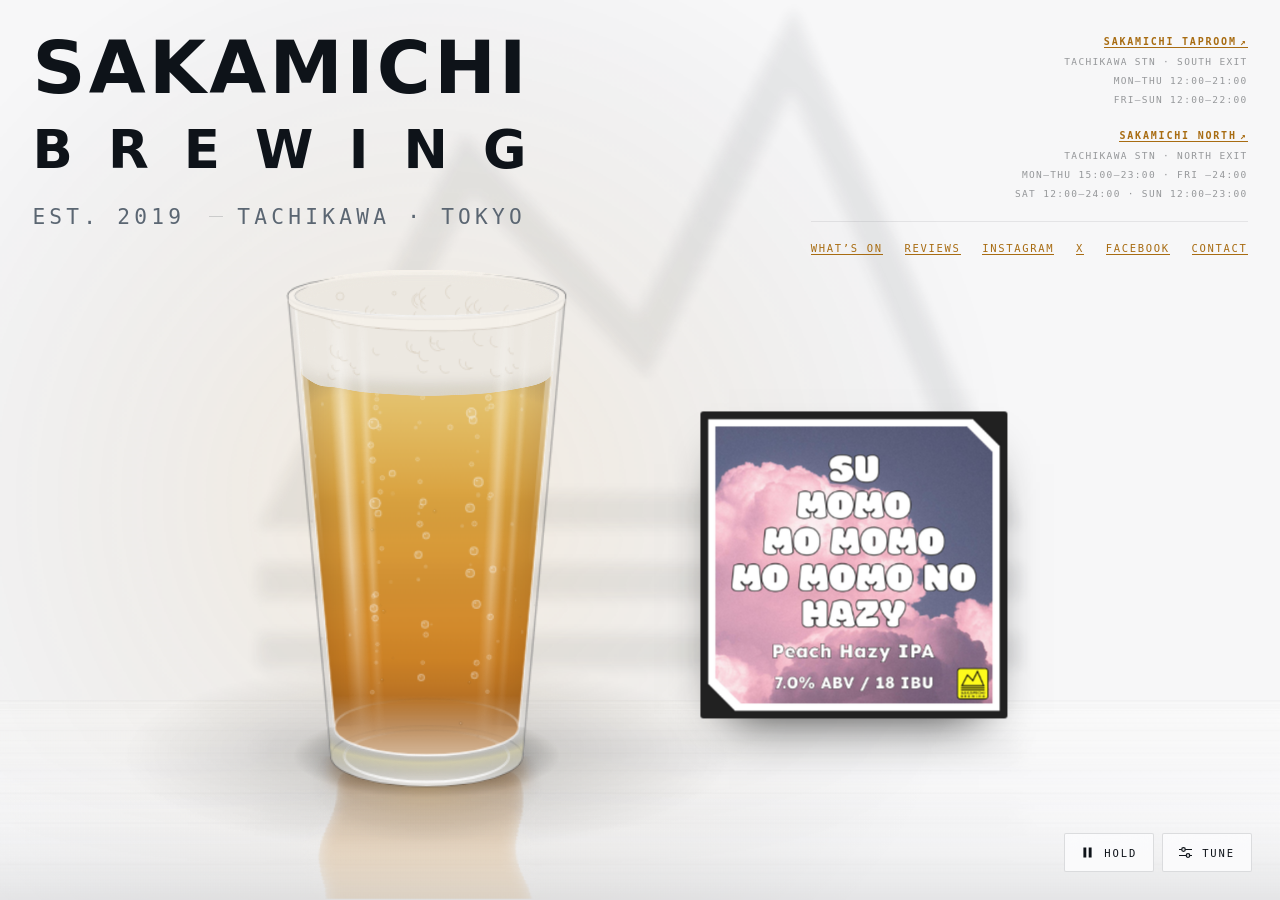
==== commit 5aa2b423: "Let the links in the corner look like links They were the house grey at nine and a half point with a" ====
--- a/index.html
+++ b/index.html
@@ -164,18 +164,33 @@
    words being written out twice. Run together here, where there is width. */
 .info .d{display:inline}
 .info .d + .d::before{content:" · "}
-.info a{color:var(--ink-soft);text-decoration:none;border-bottom:1px solid var(--hair);margin-left:1.1em}
-/* A taproom's name is the way to it, so it goes to itself on a map. Carried on
-   the name rather than added beside it as another line: the corner keeps the
-   shape it has and gains nothing but an underline and a mark. */
+/* Links are the one thing in this corner that does something, so they are the
+   one thing that does not whisper. Everything else here is the house grey at
+   nine and a half point; these are a gold that holds in both themes — the same
+   one the focus ring uses — a point larger, and underlined solidly rather than
+   with a hairline. Left in the house grey with a hairline under them they were
+   indistinguishable from the opening times above, which is not a house style,
+   it is a page hiding what it is for. */
+.info a{
+  color:var(--focus);text-decoration:none;margin-left:1.4em;
+  border-bottom:1px solid currentColor;
+  font-size:10.5px;letter-spacing:.16em;
+}
+/* A taproom's name is the way to it, so the name goes to itself on a map, in
+   the same gold as the rest of them and with the mark at full strength. */
 .info b a.place{
-  color:inherit;border-bottom:1px solid var(--hair-soft);margin-left:0;
-  letter-spacing:inherit;
-}
-.info b a.place::after{content:"\2197";margin-left:.4em;opacity:.55;font-size:.9em}
-.info b a.place:hover{color:var(--ink);border-color:var(--ink)}
+  color:var(--focus);border-bottom:1px solid currentColor;margin-left:0;
+  letter-spacing:inherit;font-size:inherit;
+}
+.info b a.place::after{content:"\2197";margin-left:.35em;font-size:.95em}
 .info a:first-child{margin-left:0}
 .info a:hover{color:var(--ink);border-color:var(--ink)}
+/* and the row of them stands off from the hours above it rather than running
+   on from them */
+.info .social{
+  margin-top:clamp(12px,2vmin,20px);padding-top:clamp(11px,1.8vmin,16px);
+  border-top:1px solid var(--hair-soft);
+}
 /* Small screens do not get less of the brewery. Above 900 the taprooms sit in
    the top right corner, which the wordmark leaves free. Below that there is no
    such corner — the wordmark has the width to itself — so they move into what
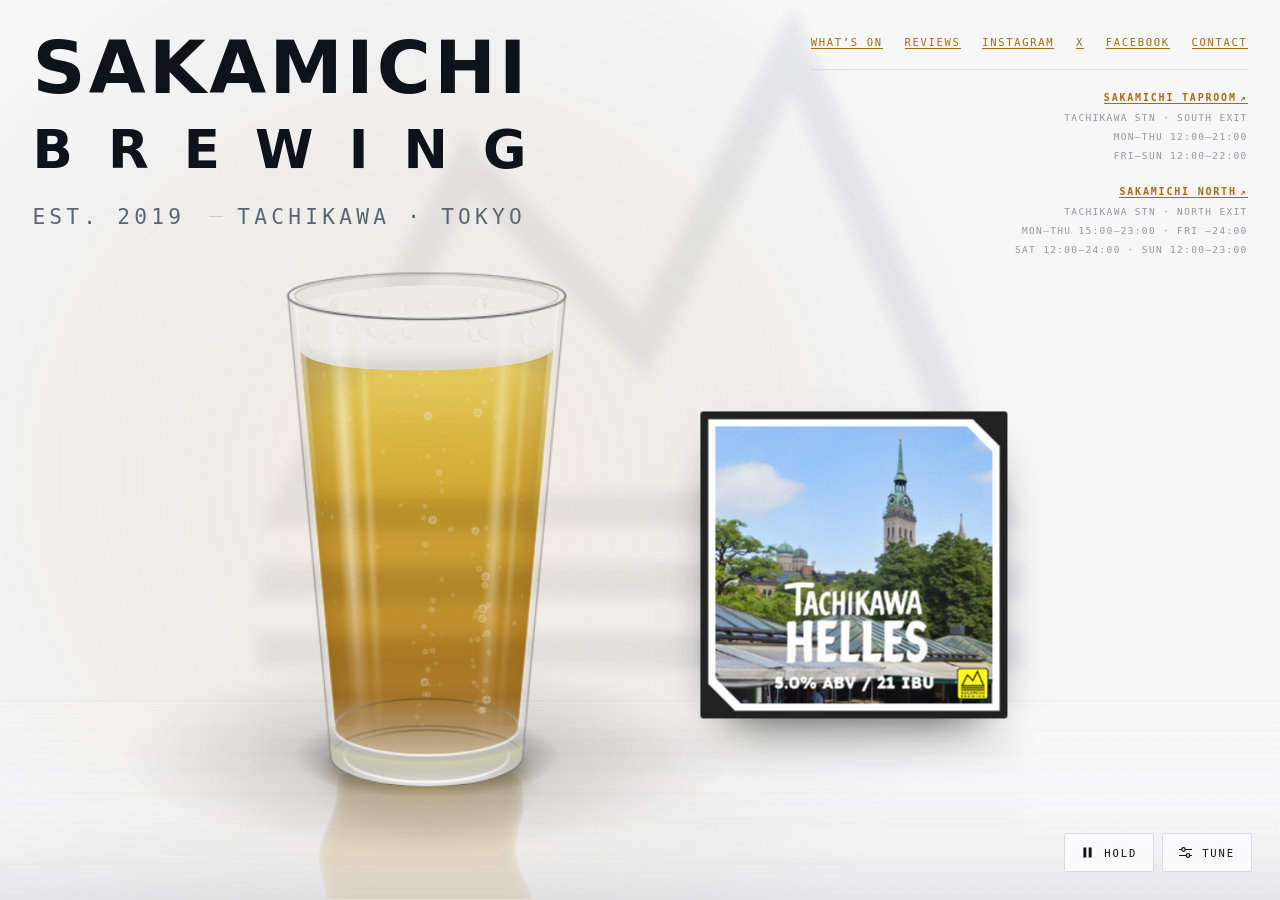
==== commit 98155382: "Lead the corner with the links, not with the opening times They go above the taprooms rather than be" ====
--- a/index.html
+++ b/index.html
@@ -185,11 +185,13 @@
 .info b a.place::after{content:"\2197";margin-left:.35em;font-size:.95em}
 .info a:first-child{margin-left:0}
 .info a:hover{color:var(--ink);border-color:var(--ink)}
-/* and the row of them stands off from the hours above it rather than running
-   on from them */
+/* and the row of them leads the corner rather than trailing it: they are what
+   somebody comes to this corner to use, and the addresses and the opening
+   times are what they read once they are here. The rule sits under them now,
+   holding them off what follows rather than off what went before. */
 .info .social{
-  margin-top:clamp(12px,2vmin,20px);padding-top:clamp(11px,1.8vmin,16px);
-  border-top:1px solid var(--hair-soft);
+  margin:0 0 clamp(12px,2vmin,20px);padding-bottom:clamp(11px,1.8vmin,16px);
+  border-bottom:1px solid var(--hair-soft);
 }
 /* Small screens do not get less of the brewery. Above 900 the taprooms sit in
    the top right corner, which the wordmark leaves free. Below that there is no
@@ -577,6 +579,14 @@
 </div>
 
 <aside class="info" aria-label="Taprooms">
+  <p class="social">
+    <a href="https://sakamichibrewing.bestbeerjapan.com/" target="_blank" rel="noopener">What&rsquo;s on</a>
+    <a href="https://untappd.com/w/sakamichi-brewing/461142" target="_blank" rel="noopener">Reviews</a>
+    <a href="https://www.instagram.com/sakamichibrewing/" target="_blank" rel="noopener">Instagram</a>
+    <a href="https://twitter.com/sakamichi_beer" target="_blank" rel="noopener">X</a>
+    <a href="https://www.facebook.com/SakamichiBrewing/" target="_blank" rel="noopener">Facebook</a>
+    <a href="https://www.sakamichibrewing.com/contact-form/" target="_blank" rel="noopener">Contact</a>
+  </p>
   <p>
     <b><a class="place" href="https://www.google.com/maps/search/Sakamichi+Brewing+Tachikawa+Shibasakicho+2-6-5" target="_blank" rel="noopener">Sakamichi Taproom</a></b>
     <span class="where">Tachikawa Stn &middot; South exit</span>
@@ -588,14 +598,6 @@
     <span class="where">Tachikawa Stn &middot; North exit</span>
     <span><span class="d">Mon&ndash;Thu 15:00&ndash;23:00</span><span class="d">Fri &ndash;24:00</span></span>
     <span><span class="d">Sat 12:00&ndash;24:00</span><span class="d">Sun 12:00&ndash;23:00</span></span>
-  </p>
-  <p class="social">
-    <a href="https://sakamichibrewing.bestbeerjapan.com/" target="_blank" rel="noopener">What&rsquo;s on</a>
-    <a href="https://untappd.com/w/sakamichi-brewing/461142" target="_blank" rel="noopener">Reviews</a>
-    <a href="https://www.instagram.com/sakamichibrewing/" target="_blank" rel="noopener">Instagram</a>
-    <a href="https://twitter.com/sakamichi_beer" target="_blank" rel="noopener">X</a>
-    <a href="https://www.facebook.com/SakamichiBrewing/" target="_blank" rel="noopener">Facebook</a>
-    <a href="https://www.sakamichibrewing.com/contact-form/" target="_blank" rel="noopener">Contact</a>
   </p>
 </aside>
 
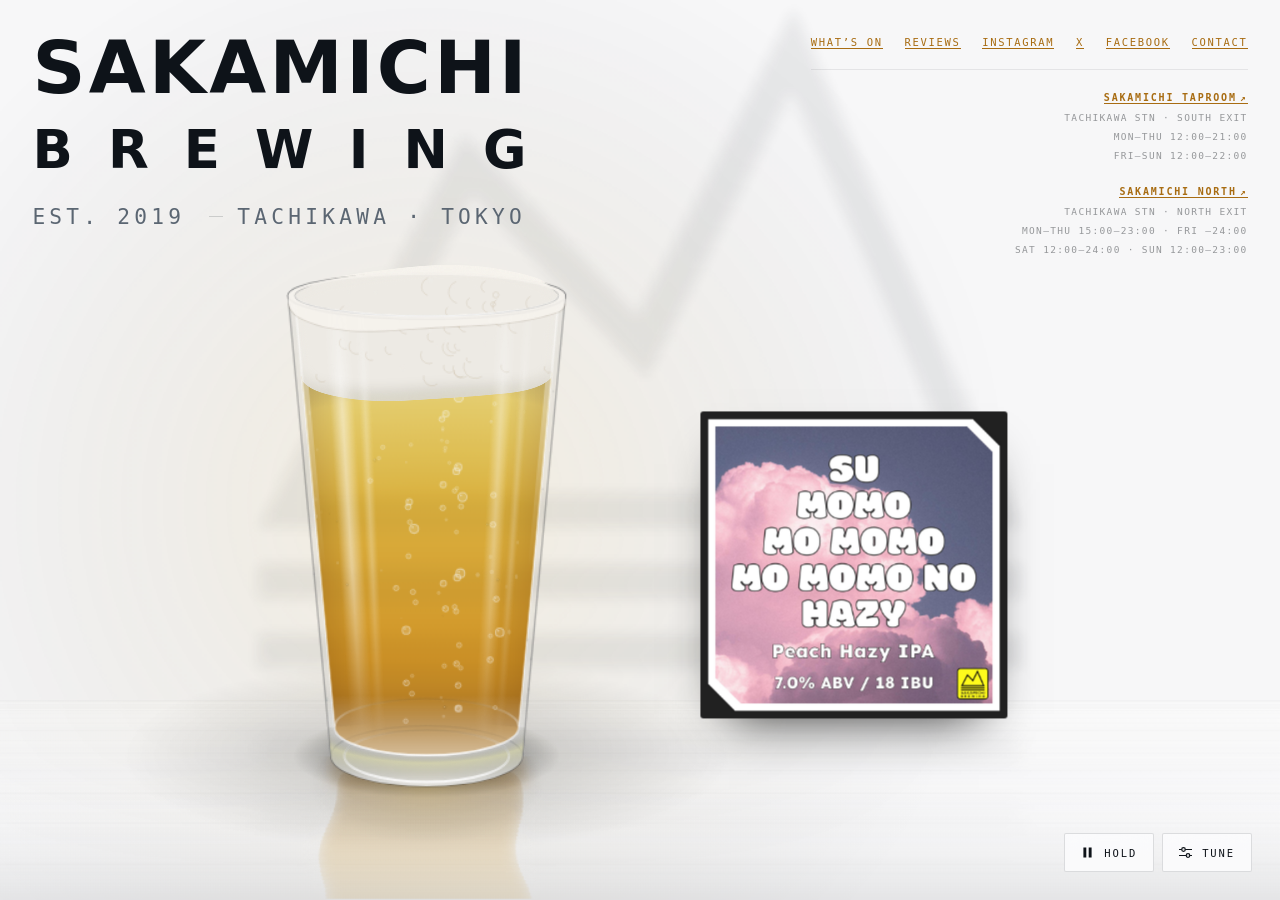
==== commit f7e50eb8: "Stop rebuilding the logo tints on every frame of a pour The palette is rebuilt every frame while a b" ====
--- a/index.html
+++ b/index.html
@@ -937,6 +937,10 @@
 logoImg.onload = () => { buildLogoTints(); if (!cfg.running) renderAll(); };
 logoImg.src = "data:image/svg+xml;utf8," + encodeURIComponent(LOGO_SVG);
 
+/* Each blurred tint is a bitmap the size of the mark, so it is made once and
+   again only when its colour changes — the palette is rebuilt every frame
+   while a beer is being poured, and the tints do not change with the beer. */
+let logoWallTint = "";
 function buildLogoTints(){
   if (!logoImg.complete || !logoImg.naturalWidth) return;
   const make = tint => {
@@ -954,13 +958,17 @@
     x.fillRect(0, 0, c.width, c.height);
     return c;
   };
-  logoWall = make(pal.dark ? "#b8bec4" : "#262c33");
-  logoBeer = make("#2b1a05");
+  const wallTint = pal.dark ? "#b8bec4" : "#262c33";
+  if (!logoWall || wallTint !== logoWallTint){
+    logoWall = make(wallTint);
+    logoWallTint = wallTint;
+  }
+  if (!logoBeer) logoBeer = make("#2b1a05");
 }
 
 let pal = {};
 function buildPalette(){
-  applyRoom();
+  const room = applyRoom();
   const dark = isDark();
   const r = cfg.richness / 100;
   /* Hue and the two ends of the body's gradient, from the sliders or from the
@@ -971,7 +979,7 @@
   const au = auraTone();
   pal = {
     dark,
-    ground: (getComputedStyle(document.documentElement).getPropertyValue("--ground") || (dark ? "#08090b" : "#f6f7f8")).trim(),
+    ground: room.ground,
     beerTop: `hsl(${h + 4} ${sat}% ${lTop}%)`,
     beerMid: `hsl(${h + 2} ${sat}% ${(lTop + lBot) / 2}%)`,
     beerBot: `hsl(${h - 7} ${sat - 8}% ${lBot}%)`,
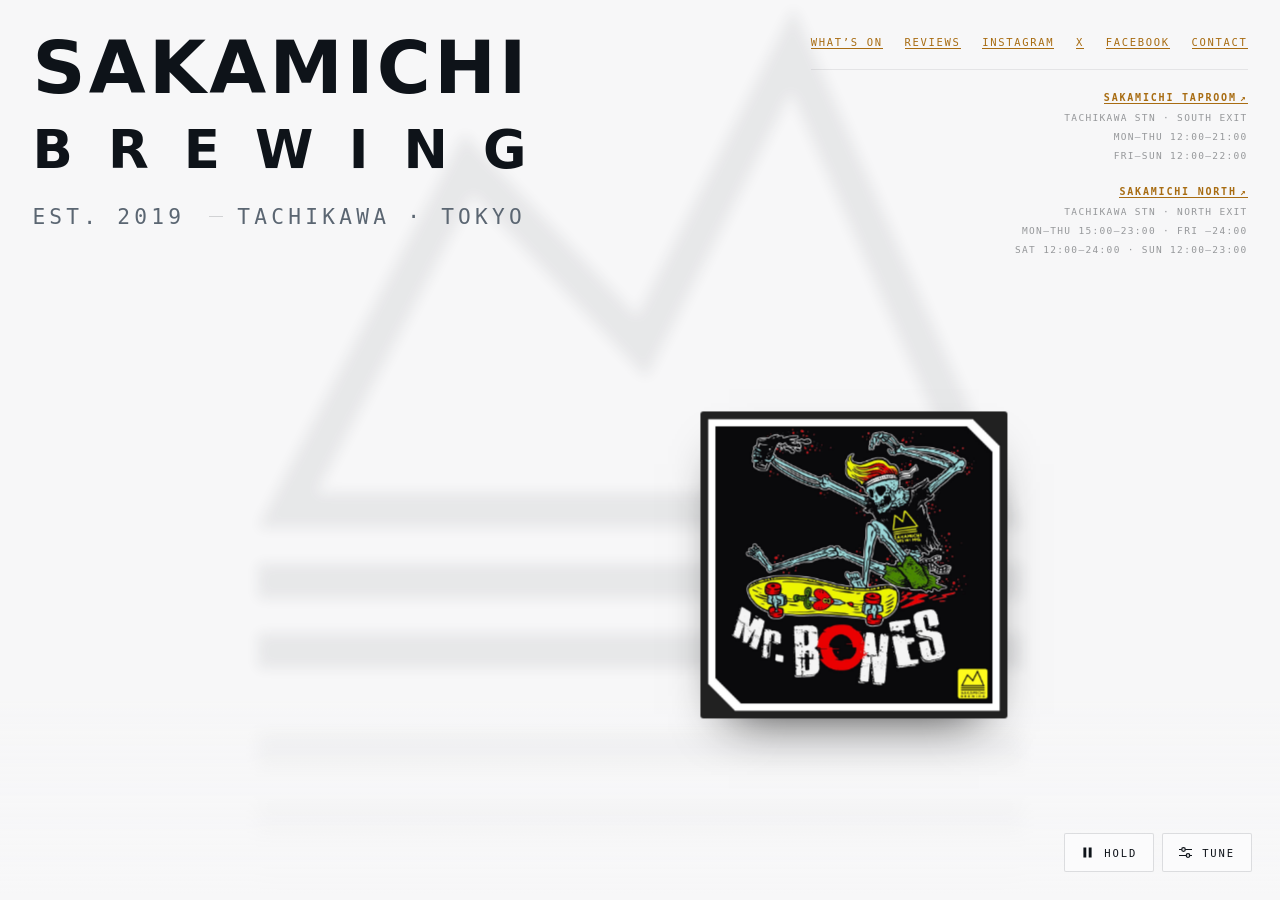
==== commit a4aca98c: "Keep the frosted logo, bound the glow, and scissor the shader to the glass The canvas blurs the mark" ====
--- a/index.html
+++ b/index.html
@@ -824,13 +824,42 @@
    know about. */
 const FOAM_SCALE = 0.7;
 
+/* Nor does the head's canvas cover the page. The goo filter is a blur over
+   every pixel of the element it is set on, and the head only ever shows
+   between the two walls — the element's clip below sees to that — so the
+   canvas is cut down to that strip, from the top of the page to the floor of
+   the glass, and a margin either side for the blur to draw on. Past the
+   margin the blur has nothing of the head's left to carry; the threshold after
+   it cannot tell the difference. Held in shares of the stage, like the clip,
+   and started on a whole pixel of the canvas so the wet band's snapping lands
+   on the same grid it did when the canvas started at the corner of the page. */
+const FOAM_MARGIN = 30;
+const foamBox = {x: 0, y: 0, w: 1, h: 1};
+function sizeFoam(){
+  const s = dpr * FOAM_SCALE;
+  const reach = innerHalfAt(G.inTop) + FOAM_MARGIN;
+  const x0 = Math.max(0, Math.floor((G.cx - reach) * s) / s);
+  const x1 = Math.min(W, Math.ceil((G.cx + reach) * s) / s);
+  const y1 = Math.min(H, Math.ceil((G.inBottom + innerHalfAt(G.inBottom) * ryAt(G.inBottom) + FOAM_MARGIN) * s) / s);
+  foamBox.x = x0; foamBox.y = 0;
+  foamBox.w = Math.max(1 / s, x1 - x0); foamBox.h = Math.max(1 / s, y1);
+  cvF.width = Math.round(foamBox.w * s);
+  cvF.height = Math.round(foamBox.h * s);
+  ctxF.setTransform(s, 0, 0, s, -foamBox.x * s, -foamBox.y * s);
+  const pc = v => (v * 100).toFixed(4) + "%";
+  cvF.style.left = pc(foamBox.x / W);
+  cvF.style.top = pc(foamBox.y / H);
+  cvF.style.width = pc(foamBox.w / W);
+  cvF.style.height = pc(foamBox.h / H);
+}
+
 function resize(){
   const r = stage.getBoundingClientRect();
   W = Math.max(1, r.width);
   H = Math.max(1, r.height);
   dpr = Math.min(window.devicePixelRatio || 1, 2) * quality;
 
-  for (const [cv, ctx, scale] of [[cvL,ctxL,1],[cvF,ctxF,FOAM_SCALE],[cvD,ctxD,1],[cvS,ctxS,1]]){
+  for (const [cv, ctx, scale] of [[cvL,ctxL,1],[cvD,ctxD,1],[cvS,ctxS,1]]){
     const s = dpr * scale;
     cv.width  = Math.round(W * s);
     cv.height = Math.round(H * s);
@@ -844,6 +873,7 @@
              || Math.abs(G.bottom - wasBot) > 0.01;
   /* the weep's reach is a length down the glass, so it comes along */
   if (moved) carryWeep((G.bottom - G.top) / Math.max(1, wasBot - wasTop));
+  sizeFoam();
   buildPaths();
 
   const span = innerHalfAt(G.inTop) * 2;
@@ -1101,7 +1131,7 @@
      wherever those pixels now fall. Its bottom is a chord across the floor of
      the glass, so what that showed was a flat line ruled across the head with
      everything below it cut away. Shares of the box stretch with the box. */
-  const px = (x, y) => `${(x / Math.max(1, W) * 100).toFixed(3)}% ${(y / Math.max(1, H) * 100).toFixed(3)}%`;
+  const px = (x, y) => `${((x - foamBox.x) / foamBox.w * 100).toFixed(3)}% ${((y - foamBox.y) / foamBox.h * 100).toFixed(3)}%`;
   const pts = [px(G.cx - ihTop, 0)];
   for (let i = 0; i <= steps; i++){
     const y = lerp(G.inTop, G.inBottom, i / steps);
@@ -1288,10 +1318,7 @@
   /* a Path2D takes the same moves and has no beginPath to start */
   if (ctx.beginPath) ctx.beginPath();
   ctx.moveTo(l - over, syL);
-  for (let i = 0; i < N; i++){
-    const x = colX(i);
-    ctx.lineTo(x, backY(x));
-  }
+  for (let i = 0; i < N; i++) ctx.lineTo(colX(i), colBackY(i));
   ctx.lineTo(l + w + over, syR);
   const steps = 18;
   for (let i = 0; i <= steps; i++){
@@ -1321,7 +1348,7 @@
      about — which is how the glass gets to ask what the head is covering. */
   if (ctx.beginPath) ctx.beginPath();
   ctx.moveTo(l - over, headTopAt(l));
-  for (let i = 1; i < N; i++){ const x = colX(i); ctx.lineTo(x, headTopAt(x)); }
+  for (let i = 1; i < N; i++) ctx.lineTo(colX(i), colHeadTop(i));
   ctx.lineTo(l + w + over, headTopAt(l + w));
   /* The underside rides the head's own raft, not the beer's skin. Cut on the
      live surface it took every bubble that broke under it, so the waterline
@@ -1330,7 +1357,7 @@
      sits above the beer's arc, is the surface disc, which is beer: there is no
      gap to open. */
   ctx.lineTo(l + w + over, headFrontY(l + w) + 1);
-  for (let i = N - 1; i >= 0; i--){ const x = colX(i); ctx.lineTo(x, headFrontY(x) + 1); }
+  for (let i = N - 1; i >= 0; i--) ctx.lineTo(colX(i), colHeadFrontY(i) + 1);
   ctx.lineTo(l - over, headFrontY(l) + 1);
   ctx.closePath();
 }
@@ -1424,6 +1451,37 @@
   return WOOD;
 }
 
+/* The mark mirrored in the bar, frosted. Blurred once and kept: it moves only
+   with the layout and the wall's tint, and blurring the whole mark again every
+   frame was a tenth of the cost of drawing one. Painted with the transform and
+   filter it was drawn with in place, onto a sheet that covers only the part of
+   the bar it can reach, starting on a whole device pixel. */
+const LOGO_MIRROR = {cv: null, key: "", x: 0, y: 0};
+const LOGO_MIRROR_BLUR = 5;
+function logoMirror(hY){
+  if (!logoWall) return null;
+  const [lx, ly, lw, lh] = logoRect();
+  const key = `${W}|${H}|${dpr}|${hY}|${lx}|${ly}|${lw}|${lh}|${logoWallTint}`;
+  if (LOGO_MIRROR.key === key) return LOGO_MIRROR.cv ? LOGO_MIRROR : null;
+  LOGO_MIRROR.key = key;
+  const spread = LOGO_MIRROR_BLUR * 3;
+  const x0 = Math.max(0, Math.floor((lx - spread) * dpr));
+  const x1 = Math.min(Math.round(W * dpr), Math.ceil((lx + lw + spread) * dpr));
+  const y0 = Math.max(0, Math.floor(hY * dpr));
+  const y1 = Math.min(Math.round(H * dpr), Math.ceil((2 * hY - ly + spread) * dpr));
+  if (x1 <= x0 || y1 <= y0){ LOGO_MIRROR.cv = null; return null; }
+  const cv = document.createElement("canvas");
+  cv.width = x1 - x0; cv.height = y1 - y0;
+  const c = cv.getContext("2d");
+  c.setTransform(dpr, 0, 0, dpr, -x0, -y0);
+  c.translate(0, 2 * hY);
+  c.scale(1, -1);
+  c.filter = `blur(${LOGO_MIRROR_BLUR}px)`;       /* frosted, not polished */
+  c.drawImage(logoWall, lx, ly, lw, lh);
+  Object.assign(LOGO_MIRROR, {cv, x: x0, y: y0});
+  return LOGO_MIRROR;
+}
+
 function drawBarTop(ctx){
   /* The bar top: the wall meets it back at the horizon, behind the glass,
      so the floor shows behind the pour and the glass stands ON the plane.
@@ -1434,14 +1492,12 @@
   ctx.beginPath();
   ctx.rect(0, hY, W, H - hY);
   ctx.clip();
-  if (logoWall){
-    const [lx, ly, lw, lh] = logoRect();
+  const lm = logoMirror(hY);
+  if (lm){
     ctx.save();
-    ctx.translate(0, 2 * hY);
-    ctx.scale(1, -1);
-    ctx.filter = "blur(5px)";                 /* frosted, not polished */
+    ctx.setTransform(1, 0, 0, 1, 0, 0);
     ctx.globalAlpha = pal.dark ? 0.07 : 0.06;
-    ctx.drawImage(logoWall, lx, ly, lw, lh);
+    ctx.drawImage(lm.cv, lm.x, lm.y);
     ctx.restore();
   }
   /* The wall reflection sinks into the bar — into its own tone, or into the
@@ -1559,8 +1615,8 @@
       const t = y - G.bottom;
       const amp = Math.min(15 * G.scale, t * 0.10);
       const dx = (Math.sin(t * 0.055) * 0.7 + Math.sin(t * 0.021 + 1.9) * 0.55) * amp;
-      ctx.drawImage(REFL.mirror, 0, Math.round(y * dpr), REFL.mirror.width,
-                    Math.ceil(band * dpr), dx, y, W, band);
+      ctx.drawImage(REFL.mirror, 0, Math.round(y * dpr) - mirrorBox.y, REFL.mirror.width,
+                    Math.ceil(band * dpr), mirrorBox.x / dpr + dx, y, REFL.mirror.width / dpr, band);
     }
     ctx.globalAlpha = 1;
     ctx.restore();
@@ -1634,16 +1690,19 @@
   const lv = clamp((level - 0.02) / 0.6, 0, 1);
   const lvl = lv * lv * (3 - 2 * lv);
 
-  /* Light spilling out of the glass onto the wall behind. Painted across the
-     whole stage: the gradient is transparent past its radius anyway, and
-     clipping it to a box would slice the halo off with a hard edge. */
+  /* Light spilling out of the glass onto the wall behind. Painted over the
+     square its radius fits in, which leaves nothing out — the gradient is
+     transparent past its radius, so there is no edge to cut — and spares the
+     rest of the stage a fill that would have added nothing to it. */
   const gy = sy + G.inH * 0.3;
-  const g = ctxL.createRadialGradient(G.cx, gy, 0, G.cx, gy, G.topHalf * 4.2);
+  const gr = G.topHalf * 4.2;
+  const g = ctxL.createRadialGradient(G.cx, gy, 0, G.cx, gy, gr);
   g.addColorStop(0, pal.glow);
   g.addColorStop(1, "transparent");
   ctxL.globalAlpha = lvl * 0.85;
   ctxL.fillStyle = g;
-  ctxL.fillRect(0, 0, W, H);
+  const gx0 = Math.max(0, Math.floor(G.cx - gr - 1)), gy0 = Math.max(0, Math.floor(gy - gr - 1));
+  ctxL.fillRect(gx0, gy0, Math.min(W, Math.ceil(G.cx + gr + 1)) - gx0, Math.min(H, Math.ceil(gy + gr + 1)) - gy0);
   ctxL.globalAlpha = 1;
 
   /* Light transmitted through the base, pooling on the bar around the foot */
@@ -1756,10 +1815,10 @@
 
   ctxL.beginPath();
   ctxL.moveTo(l - sOver, backY(l));
-  for (let i = 0; i < N; i++){ const x = colX(i); ctxL.lineTo(x, backY(x)); }
+  for (let i = 0; i < N; i++) ctxL.lineTo(colX(i), colBackY(i));
   ctxL.lineTo(l + w + sOver, backY(l + w));
   ctxL.lineTo(l + w + sOver, frontY(l + w));
-  for (let i = N - 1; i >= 0; i--){ const x = colX(i); ctxL.lineTo(x, frontY(x)); }
+  for (let i = N - 1; i >= 0; i--) ctxL.lineTo(colX(i), colFrontY(i));
   ctxL.lineTo(l - sOver, frontY(l));
   ctxL.closePath();
   ctxL.fillStyle = pal.surface;
@@ -1785,8 +1844,8 @@
     ctxL.save();
     ctxL.beginPath();
     ctxL.moveTo(l, backY(l));
-    for (let i = 1; i < N; i++){ const x = colX(i); ctxL.lineTo(x, backY(x)); }
-    for (let i = N - 1; i >= 0; i--){ const x = colX(i); ctxL.lineTo(x, backY(x) + depth); }
+    for (let i = 1; i < N; i++) ctxL.lineTo(colX(i), colBackY(i));
+    for (let i = N - 1; i >= 0; i--) ctxL.lineTo(colX(i), colBackY(i) + depth);
     ctxL.closePath();
     ctxL.clip();
     /* Built once at the origin and carried to each column by the transform —
@@ -1802,7 +1861,7 @@
     const snap = v => Math.round(v * dpr) / dpr;
     for (let i = 0; i < N; i++){
       const x = colX(i);
-      const y = backY(x);
+      const y = colBackY(i);
       /* Each column reaches halfway to the neighbours it actually has, which is
          no longer the same gap on both sides: the mesh follows the beer up and
          down the cone, so it is wider where the pour stands high. */
@@ -1815,7 +1874,7 @@
          a rising wave leaves slivers of that line unpainted. The gradient holds
          its first stop above the origin, so the reach is filled at the band's
          own top weight, and the clip trims whatever of it is above water. */
-      const up = y - Math.min(y, backY(xPrev), backY(xNext));
+      const up = y - Math.min(y, colBackY(Math.max(0, i - 1)), colBackY(Math.min(N - 1, i + 1)));
       ctxL.save();
       ctxL.translate(0, y);
       ctxL.fillRect(x0, -up, x1 - x0, depth + up);
@@ -1906,7 +1965,7 @@
 }
 
 function drawFoam(){
-  ctxF.clearRect(0, 0, W, H);
+  ctxF.clearRect(foamBox.x, foamBox.y, foamBox.w, foamBox.h);
   if (level <= 0.001) return;
   const band = headBand();
   if (band < 0.5 && !foam.length) return;
@@ -1965,12 +2024,12 @@
     const x0 = i === 0 ? l - over : snap((xPrev + x) * 0.5);
     const x1 = i === N - 1 ? l + w + over : snap((x + xNext) * 0.5);
     if (x1 <= x0) continue;
-    const soak = clamp(ellipseDy(x) * 0.55, 7, 20) * G.scale;
+    const soak = clamp(colDy(i) * 0.55, 7, 20) * G.scale;
     const wet = ctxF.createLinearGradient(0, 0, 0, -soak);
     wet.addColorStop(0, pal.foamWet);
     wet.addColorStop(1, "transparent");
     ctxF.save();
-    ctxF.translate(0, headFrontY(x) + 1);   /* the wet band sits on the same arc */
+    ctxF.translate(0, colHeadFrontY(i) + 1);   /* the wet band sits on the same arc */
     ctxF.fillStyle = wet;
     ctxF.fillRect(x0, -soak, x1 - x0, soak);
     ctxF.restore();
@@ -1996,10 +2055,23 @@
    four fade together at the same height, as light in a room does. */
 const REFL = {cv:null, x:0, y:0, w:0, h:0, ver:-1};
 
-/* The sheet the bar's mirror is painted on before it is laid down in strips */
+/* The sheet the bar's mirror is painted on before it is laid down in strips.
+   Only as big as the reflection can be: the glass and what is in it, mirrored
+   about the foot — as wide as the glass and from the top of the base's front
+   arc, which mirrors to just above the foot, down to the bottom of the page —
+   with room past that for the blur to spread into. It is blurred with every
+   shape put on it, and a blur costs by the size of the sheet it runs on, so
+   a sheet the size of the page was most of the cost of drawing a frame.
+   Started on a whole device pixel so the strips read it on the same grid. */
 REFL.mirror = null;
+const MIRROR_PAD = 30;
+const mirrorBox = {x: 0, y: 0};
 function barMirror(){
-  const w = Math.round(W * dpr), h = Math.round(H * dpr);
+  const reach = G.topHalf + G.wall + MIRROR_PAD;
+  const bx = Math.max(0, Math.floor((G.cx - reach) * dpr));
+  const by = Math.max(0, Math.floor((G.bottom - baseBulge() - MIRROR_PAD) * dpr));
+  const w = Math.max(1, Math.min(Math.round(W * dpr), Math.ceil((G.cx + reach) * dpr)) - bx);
+  const h = Math.max(1, Math.round(H * dpr) - by);
   if (!REFL.mirror){
     REFL.mirror = document.createElement("canvas");
     REFL.mirrorCtx = REFL.mirror.getContext("2d");
@@ -2007,11 +2079,12 @@
   if (REFL.mirror.width !== w || REFL.mirror.height !== h){
     REFL.mirror.width = w; REFL.mirror.height = h;
   }
+  mirrorBox.x = bx; mirrorBox.y = by;
   const c = REFL.mirrorCtx;
-  c.setTransform(dpr, 0, 0, dpr, 0, 0);
+  c.setTransform(dpr, 0, 0, dpr, -bx, -by);
   c.filter = "none";
   c.globalAlpha = 1;
-  c.clearRect(0, 0, W, H);
+  c.clearRect(bx / dpr, by / dpr, w / dpr, h / dpr);
   return c;
 }
 function buildReflections(){
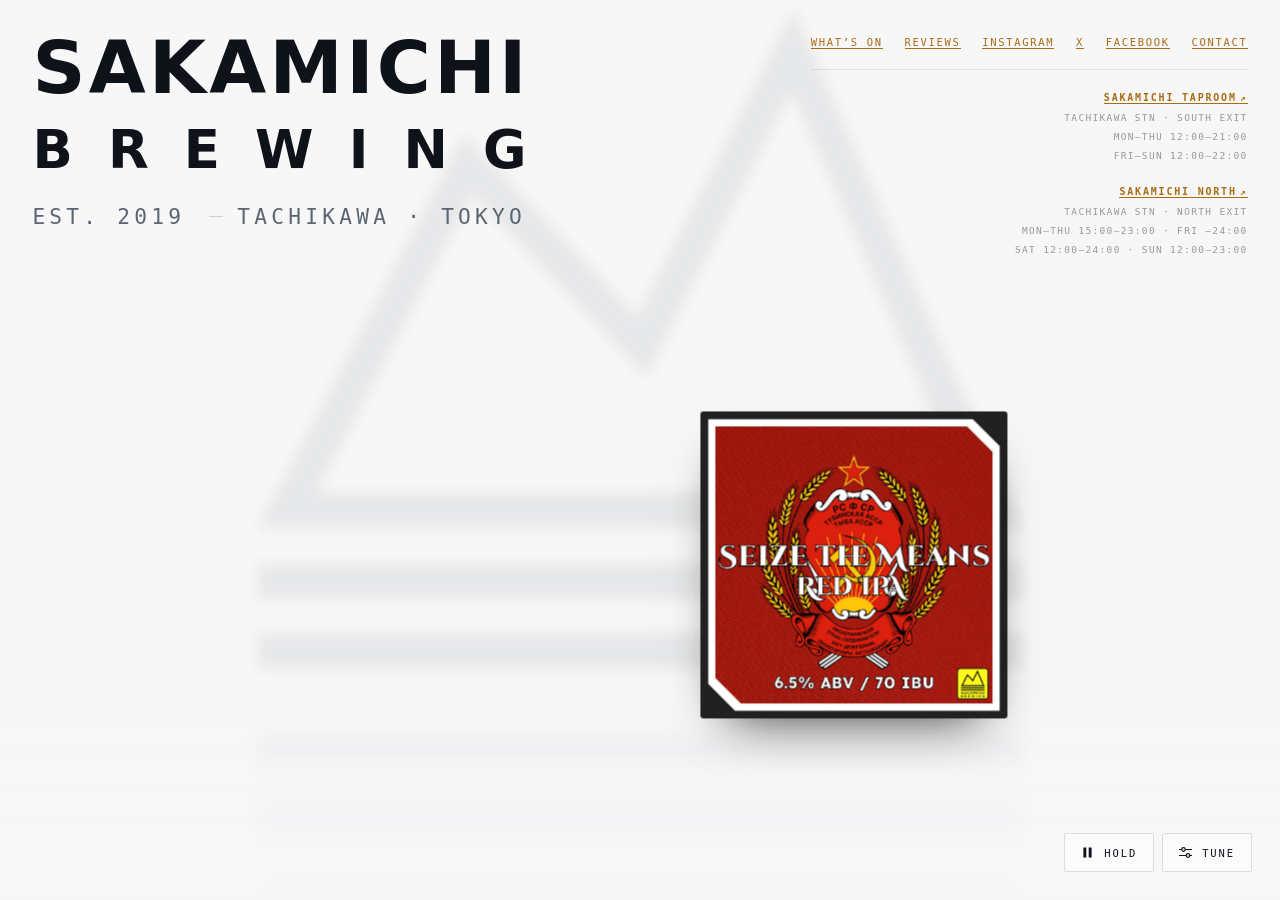
==== commit d103c44e: "Blur only as much of the canvas as the foam and the bar reflection reach The goo filter and the bar'" ====
--- a/index.html
+++ b/index.html
@@ -1451,37 +1451,6 @@
   return WOOD;
 }
 
-/* The mark mirrored in the bar, frosted. Blurred once and kept: it moves only
-   with the layout and the wall's tint, and blurring the whole mark again every
-   frame was a tenth of the cost of drawing one. Painted with the transform and
-   filter it was drawn with in place, onto a sheet that covers only the part of
-   the bar it can reach, starting on a whole device pixel. */
-const LOGO_MIRROR = {cv: null, key: "", x: 0, y: 0};
-const LOGO_MIRROR_BLUR = 5;
-function logoMirror(hY){
-  if (!logoWall) return null;
-  const [lx, ly, lw, lh] = logoRect();
-  const key = `${W}|${H}|${dpr}|${hY}|${lx}|${ly}|${lw}|${lh}|${logoWallTint}`;
-  if (LOGO_MIRROR.key === key) return LOGO_MIRROR.cv ? LOGO_MIRROR : null;
-  LOGO_MIRROR.key = key;
-  const spread = LOGO_MIRROR_BLUR * 3;
-  const x0 = Math.max(0, Math.floor((lx - spread) * dpr));
-  const x1 = Math.min(Math.round(W * dpr), Math.ceil((lx + lw + spread) * dpr));
-  const y0 = Math.max(0, Math.floor(hY * dpr));
-  const y1 = Math.min(Math.round(H * dpr), Math.ceil((2 * hY - ly + spread) * dpr));
-  if (x1 <= x0 || y1 <= y0){ LOGO_MIRROR.cv = null; return null; }
-  const cv = document.createElement("canvas");
-  cv.width = x1 - x0; cv.height = y1 - y0;
-  const c = cv.getContext("2d");
-  c.setTransform(dpr, 0, 0, dpr, -x0, -y0);
-  c.translate(0, 2 * hY);
-  c.scale(1, -1);
-  c.filter = `blur(${LOGO_MIRROR_BLUR}px)`;       /* frosted, not polished */
-  c.drawImage(logoWall, lx, ly, lw, lh);
-  Object.assign(LOGO_MIRROR, {cv, x: x0, y: y0});
-  return LOGO_MIRROR;
-}
-
 function drawBarTop(ctx){
   /* The bar top: the wall meets it back at the horizon, behind the glass,
      so the floor shows behind the pour and the glass stands ON the plane.
@@ -1492,12 +1461,14 @@
   ctx.beginPath();
   ctx.rect(0, hY, W, H - hY);
   ctx.clip();
-  const lm = logoMirror(hY);
-  if (lm){
+  if (logoWall){
+    const [lx, ly, lw, lh] = logoRect();
     ctx.save();
-    ctx.setTransform(1, 0, 0, 1, 0, 0);
+    ctx.translate(0, 2 * hY);
+    ctx.scale(1, -1);
+    ctx.filter = "blur(5px)";                 /* frosted, not polished */
     ctx.globalAlpha = pal.dark ? 0.07 : 0.06;
-    ctx.drawImage(lm.cv, lm.x, lm.y);
+    ctx.drawImage(logoWall, lx, ly, lw, lh);
     ctx.restore();
   }
   /* The wall reflection sinks into the bar — into its own tone, or into the
@@ -1690,19 +1661,16 @@
   const lv = clamp((level - 0.02) / 0.6, 0, 1);
   const lvl = lv * lv * (3 - 2 * lv);
 
-  /* Light spilling out of the glass onto the wall behind. Painted over the
-     square its radius fits in, which leaves nothing out — the gradient is
-     transparent past its radius, so there is no edge to cut — and spares the
-     rest of the stage a fill that would have added nothing to it. */
+  /* Light spilling out of the glass onto the wall behind. Painted across the
+     whole stage: the gradient is transparent past its radius anyway, and
+     clipping it to a box would slice the halo off with a hard edge. */
   const gy = sy + G.inH * 0.3;
-  const gr = G.topHalf * 4.2;
-  const g = ctxL.createRadialGradient(G.cx, gy, 0, G.cx, gy, gr);
+  const g = ctxL.createRadialGradient(G.cx, gy, 0, G.cx, gy, G.topHalf * 4.2);
   g.addColorStop(0, pal.glow);
   g.addColorStop(1, "transparent");
   ctxL.globalAlpha = lvl * 0.85;
   ctxL.fillStyle = g;
-  const gx0 = Math.max(0, Math.floor(G.cx - gr - 1)), gy0 = Math.max(0, Math.floor(gy - gr - 1));
-  ctxL.fillRect(gx0, gy0, Math.min(W, Math.ceil(G.cx + gr + 1)) - gx0, Math.min(H, Math.ceil(gy + gr + 1)) - gy0);
+  ctxL.fillRect(0, 0, W, H);
   ctxL.globalAlpha = 1;
 
   /* Light transmitted through the base, pooling on the bar around the foot */
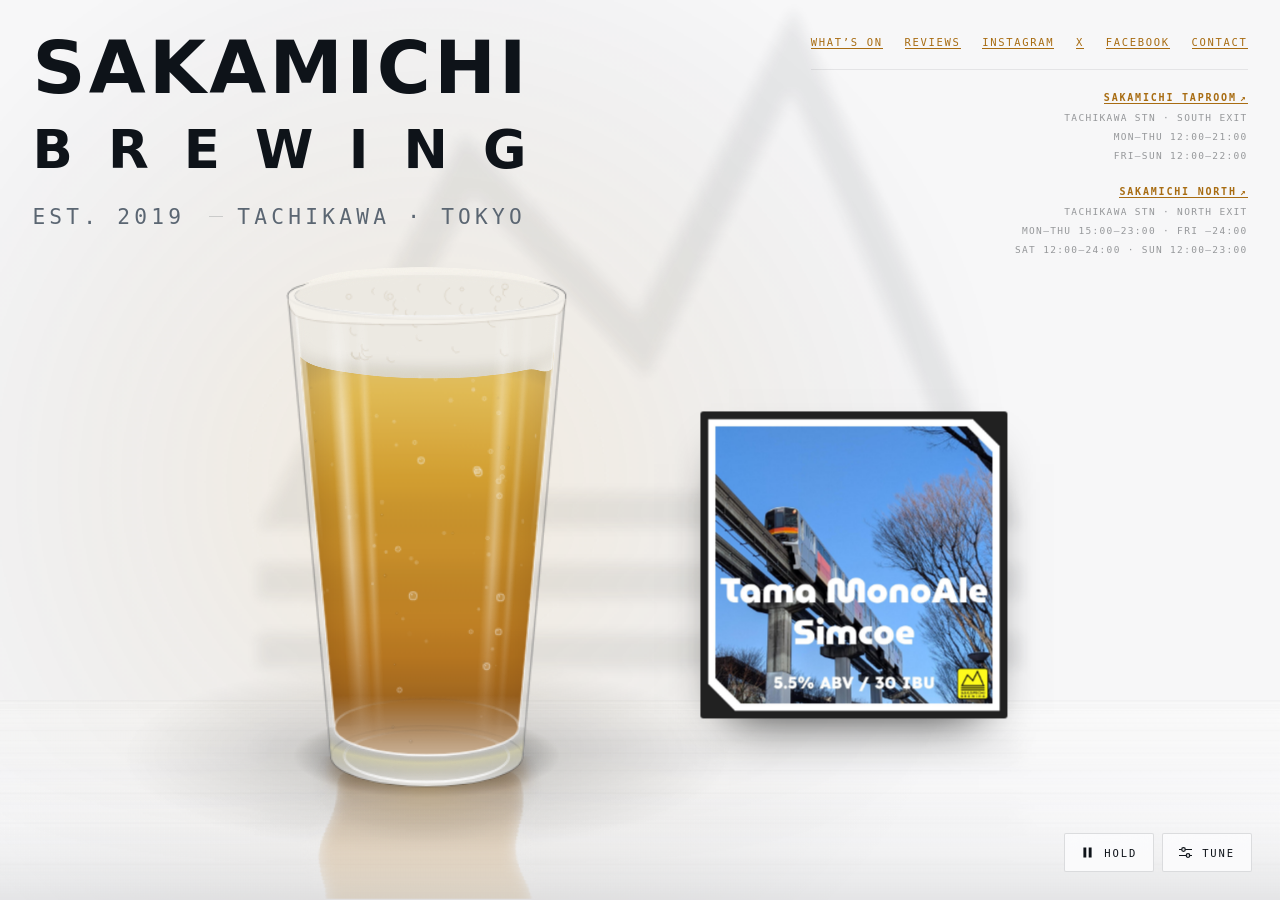
==== commit b0593627: "Spare the simulation work it was repeating every substep grid() worked out the same slice areas and " ====
--- a/index.html
+++ b/index.html
@@ -824,42 +824,13 @@
    know about. */
 const FOAM_SCALE = 0.7;
 
-/* Nor does the head's canvas cover the page. The goo filter is a blur over
-   every pixel of the element it is set on, and the head only ever shows
-   between the two walls — the element's clip below sees to that — so the
-   canvas is cut down to that strip, from the top of the page to the floor of
-   the glass, and a margin either side for the blur to draw on. Past the
-   margin the blur has nothing of the head's left to carry; the threshold after
-   it cannot tell the difference. Held in shares of the stage, like the clip,
-   and started on a whole pixel of the canvas so the wet band's snapping lands
-   on the same grid it did when the canvas started at the corner of the page. */
-const FOAM_MARGIN = 30;
-const foamBox = {x: 0, y: 0, w: 1, h: 1};
-function sizeFoam(){
-  const s = dpr * FOAM_SCALE;
-  const reach = innerHalfAt(G.inTop) + FOAM_MARGIN;
-  const x0 = Math.max(0, Math.floor((G.cx - reach) * s) / s);
-  const x1 = Math.min(W, Math.ceil((G.cx + reach) * s) / s);
-  const y1 = Math.min(H, Math.ceil((G.inBottom + innerHalfAt(G.inBottom) * ryAt(G.inBottom) + FOAM_MARGIN) * s) / s);
-  foamBox.x = x0; foamBox.y = 0;
-  foamBox.w = Math.max(1 / s, x1 - x0); foamBox.h = Math.max(1 / s, y1);
-  cvF.width = Math.round(foamBox.w * s);
-  cvF.height = Math.round(foamBox.h * s);
-  ctxF.setTransform(s, 0, 0, s, -foamBox.x * s, -foamBox.y * s);
-  const pc = v => (v * 100).toFixed(4) + "%";
-  cvF.style.left = pc(foamBox.x / W);
-  cvF.style.top = pc(foamBox.y / H);
-  cvF.style.width = pc(foamBox.w / W);
-  cvF.style.height = pc(foamBox.h / H);
-}
-
 function resize(){
   const r = stage.getBoundingClientRect();
   W = Math.max(1, r.width);
   H = Math.max(1, r.height);
   dpr = Math.min(window.devicePixelRatio || 1, 2) * quality;
 
-  for (const [cv, ctx, scale] of [[cvL,ctxL,1],[cvD,ctxD,1],[cvS,ctxS,1]]){
+  for (const [cv, ctx, scale] of [[cvL,ctxL,1],[cvF,ctxF,FOAM_SCALE],[cvD,ctxD,1],[cvS,ctxS,1]]){
     const s = dpr * scale;
     cv.width  = Math.round(W * s);
     cv.height = Math.round(H * s);
@@ -873,7 +844,6 @@
              || Math.abs(G.bottom - wasBot) > 0.01;
   /* the weep's reach is a length down the glass, so it comes along */
   if (moved) carryWeep((G.bottom - G.top) / Math.max(1, wasBot - wasTop));
-  sizeFoam();
   buildPaths();
 
   const span = innerHalfAt(G.inTop) * 2;
@@ -1131,7 +1101,7 @@
      wherever those pixels now fall. Its bottom is a chord across the floor of
      the glass, so what that showed was a flat line ruled across the head with
      everything below it cut away. Shares of the box stretch with the box. */
-  const px = (x, y) => `${((x - foamBox.x) / foamBox.w * 100).toFixed(3)}% ${((y - foamBox.y) / foamBox.h * 100).toFixed(3)}%`;
+  const px = (x, y) => `${(x / Math.max(1, W) * 100).toFixed(3)}% ${(y / Math.max(1, H) * 100).toFixed(3)}%`;
   const pts = [px(G.cx - ihTop, 0)];
   for (let i = 0; i <= steps; i++){
     const y = lerp(G.inTop, G.inBottom, i / steps);
@@ -1586,8 +1556,8 @@
       const t = y - G.bottom;
       const amp = Math.min(15 * G.scale, t * 0.10);
       const dx = (Math.sin(t * 0.055) * 0.7 + Math.sin(t * 0.021 + 1.9) * 0.55) * amp;
-      ctx.drawImage(REFL.mirror, 0, Math.round(y * dpr) - mirrorBox.y, REFL.mirror.width,
-                    Math.ceil(band * dpr), mirrorBox.x / dpr + dx, y, REFL.mirror.width / dpr, band);
+      ctx.drawImage(REFL.mirror, 0, Math.round(y * dpr), REFL.mirror.width,
+                    Math.ceil(band * dpr), dx, y, W, band);
     }
     ctx.globalAlpha = 1;
     ctx.restore();
@@ -1933,7 +1903,7 @@
 }
 
 function drawFoam(){
-  ctxF.clearRect(foamBox.x, foamBox.y, foamBox.w, foamBox.h);
+  ctxF.clearRect(0, 0, W, H);
   if (level <= 0.001) return;
   const band = headBand();
   if (band < 0.5 && !foam.length) return;
@@ -2023,23 +1993,10 @@
    four fade together at the same height, as light in a room does. */
 const REFL = {cv:null, x:0, y:0, w:0, h:0, ver:-1};
 
-/* The sheet the bar's mirror is painted on before it is laid down in strips.
-   Only as big as the reflection can be: the glass and what is in it, mirrored
-   about the foot — as wide as the glass and from the top of the base's front
-   arc, which mirrors to just above the foot, down to the bottom of the page —
-   with room past that for the blur to spread into. It is blurred with every
-   shape put on it, and a blur costs by the size of the sheet it runs on, so
-   a sheet the size of the page was most of the cost of drawing a frame.
-   Started on a whole device pixel so the strips read it on the same grid. */
+/* The sheet the bar's mirror is painted on before it is laid down in strips */
 REFL.mirror = null;
-const MIRROR_PAD = 30;
-const mirrorBox = {x: 0, y: 0};
 function barMirror(){
-  const reach = G.topHalf + G.wall + MIRROR_PAD;
-  const bx = Math.max(0, Math.floor((G.cx - reach) * dpr));
-  const by = Math.max(0, Math.floor((G.bottom - baseBulge() - MIRROR_PAD) * dpr));
-  const w = Math.max(1, Math.min(Math.round(W * dpr), Math.ceil((G.cx + reach) * dpr)) - bx);
-  const h = Math.max(1, Math.round(H * dpr) - by);
+  const w = Math.round(W * dpr), h = Math.round(H * dpr);
   if (!REFL.mirror){
     REFL.mirror = document.createElement("canvas");
     REFL.mirrorCtx = REFL.mirror.getContext("2d");
@@ -2047,12 +2004,11 @@
   if (REFL.mirror.width !== w || REFL.mirror.height !== h){
     REFL.mirror.width = w; REFL.mirror.height = h;
   }
-  mirrorBox.x = bx; mirrorBox.y = by;
   const c = REFL.mirrorCtx;
-  c.setTransform(dpr, 0, 0, dpr, -bx, -by);
+  c.setTransform(dpr, 0, 0, dpr, 0, 0);
   c.filter = "none";
   c.globalAlpha = 1;
-  c.clearRect(bx / dpr, by / dpr, w / dpr, h / dpr);
+  c.clearRect(0, 0, W, H);
   return c;
 }
 function buildReflections(){
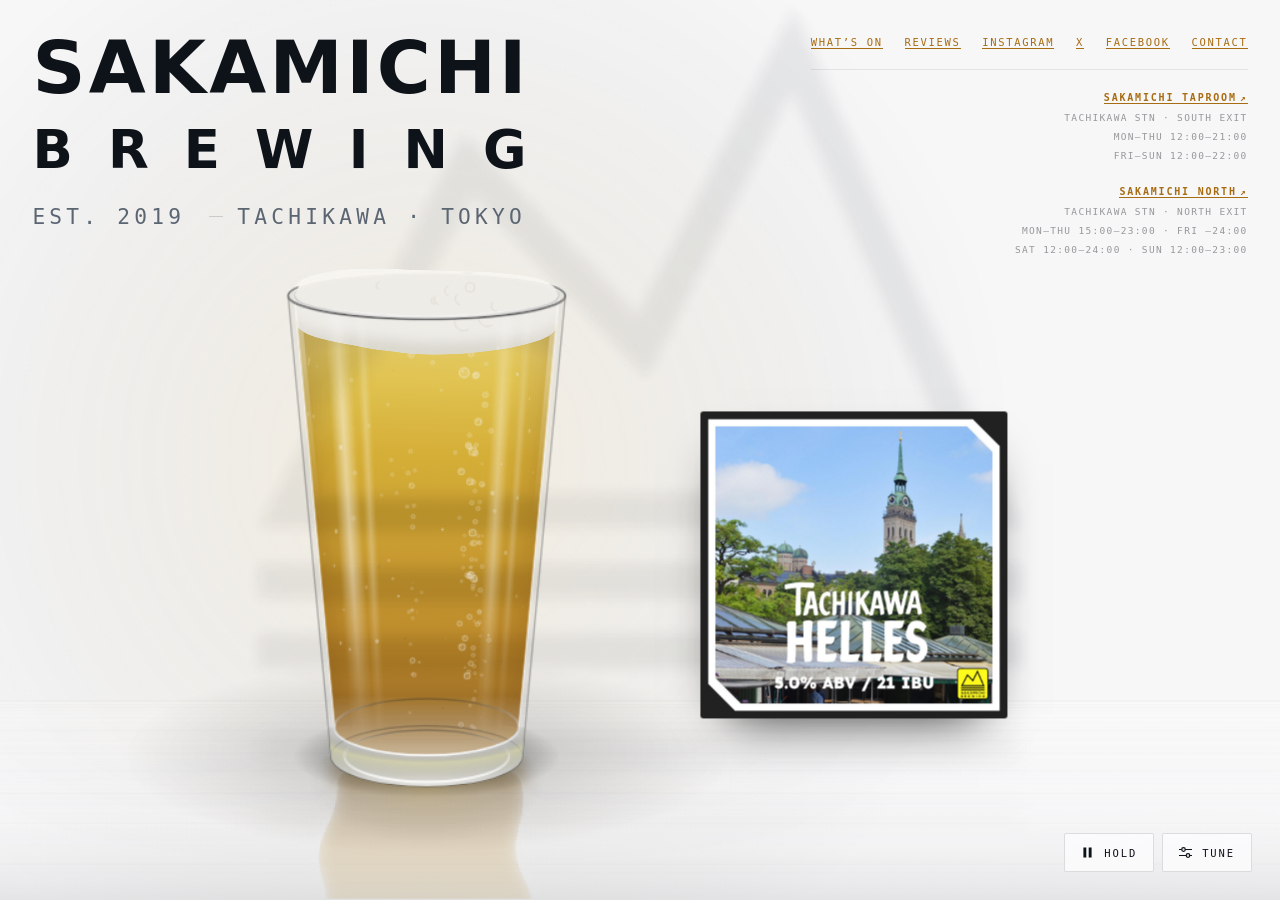
==== commit 0299c9ca: "Keep the still room, and share what both pages carry around the glass The shader paints the part of " ====
--- a/index.html
+++ b/index.html
@@ -6,542 +6,12 @@
 <title>Sakamichi Brewing</title>
 <meta name="description" content="Splash page for a small-batch lager brewery: a pint glass that pours itself, foams, and can be sloshed with the pointer.">
 <link rel="icon" href="data:image/svg+xml,<svg xmlns='http://www.w3.org/2000/svg' viewBox='0 0 1890 1633'><rect width='1890' height='1633' rx='300' fill='%23f2e800'/><g transform='translate(189,163) scale(0.8)'><g transform='matrix(1.3333333,0,0,-1.3333333,-19.650821,2202.5766)' fill='%230a0707'><path d='M 123.29788,752.91372 412.78651,1306.2766 734.86356,966.86574 1003.6133,1496.6917 1330.9311,752.91372 H 740.4762 Z M 1431.8953,688.54037 1007.931,1651.9325 717.91485,1080.1818 396.70559,1418.6768 14.738226,688.54037 H 740.4762 Z'/><path d='M 14.738116,556.9782 H 1431.8942 v 64.37335 H 14.738116 Z'/><path d='M 14.738116,427.61037 H 1431.8942 v 64.37335 H 14.738116 Z'/></g></g></svg>">
+<link rel="stylesheet" href="page.css">
 <style>
-/* ------------------------------------------------------------------ *
- * Tokens. Light is the base; dark is redefined twice so that the
- * un-stamped (system) state and the explicit toggle both resolve.
- * ------------------------------------------------------------------ */
-:root{
-  --ground:#f6f7f8;
-  --ground-deep:#e7eaec;
-  --ink:#0e1319;
-  --ink-soft:#5b6672;
-  --ink-faint:rgba(14,19,25,.42);
-  --hair:rgba(14,19,25,.16);
-  --hair-soft:rgba(14,19,25,.08);
-  --panel:rgba(252,252,253,.86);
-  --panel-line:rgba(14,19,25,.13);
-  --track:rgba(14,19,25,.18);
-  --thumb:#0e1319;
-  --thumb-ring:#f6f7f8;
-  --btn-fg:#f6f7f8;
-  --btn-bg:#0e1319;
-  --focus:#a86c12;
-  --brand:#f2e800;
-  --masthead:#0e1319;
-  --shadow:0 18px 40px -24px rgba(14,19,25,.45);
-  color-scheme:light;
-}
-@media (prefers-color-scheme:dark){
-  :root:not([data-theme="light"]){
-    --ground:#08090b;
-    --ground-deep:#040506;
-    --ink:#eef1f3;
-    --ink-soft:#98a3ad;
-    --ink-faint:rgba(238,241,243,.42);
-    --hair:rgba(238,241,243,.20);
-    --hair-soft:rgba(238,241,243,.10);
-    --panel:rgba(20,23,27,.82);
-    --panel-line:rgba(238,241,243,.14);
-    --track:rgba(238,241,243,.22);
-    --thumb:#eef1f3;
-    --thumb-ring:#08090b;
-    --btn-fg:#08090b;
-    --btn-bg:#eef1f3;
-    --focus:#efb757;
-    --brand:#f2e800;
-    --masthead:#f2e800;
-    --shadow:0 18px 44px -22px rgba(0,0,0,.8);
-    color-scheme:dark;
-  }
-}
-:root[data-theme="dark"]{
-  --ground:#08090b;
-  --ground-deep:#040506;
-  --ink:#eef1f3;
-  --ink-soft:#98a3ad;
-  --ink-faint:rgba(238,241,243,.42);
-  --hair:rgba(238,241,243,.20);
-  --hair-soft:rgba(238,241,243,.10);
-  --panel:rgba(20,23,27,.82);
-  --panel-line:rgba(238,241,243,.14);
-  --track:rgba(238,241,243,.22);
-  --thumb:#eef1f3;
-  --thumb-ring:#08090b;
-  --btn-fg:#08090b;
-  --btn-bg:#eef1f3;
-  --focus:#efb757;
-  --brand:#f2e800;
-  --masthead:#f2e800;
-  --shadow:0 18px 44px -22px rgba(0,0,0,.8);
-  color-scheme:dark;
-}
-
-*,*::before,*::after{box-sizing:border-box}
-html,body{height:100%}
-body{
-  margin:0;
-  background:var(--ground);
-  color:var(--ink);
-  font-family:ui-sans-serif,system-ui,-apple-system,"Segoe UI",Roboto,Helvetica,Arial,sans-serif;
-  -webkit-font-smoothing:antialiased;
-  overflow:hidden;
-  overscroll-behavior:none;
-}
-:focus-visible{outline:2px solid var(--focus);outline-offset:3px;border-radius:2px}
-
-/* ------------------------------------------------------------------ *
- * Stage — three stacked canvases: beer, head, then the glass itself.
- * ------------------------------------------------------------------ */
-.stage{position:fixed;inset:0;touch-action:none;cursor:crosshair}
-.stage canvas{position:absolute;inset:0;width:100%;height:100%;display:block}
+/* The head's canvas, run through the goo filter that fuses its blobs */
 #foam{filter:url(#goo)}
 body[data-goo="off"] #foam{filter:none}
 .defs{position:absolute;width:0;height:0;overflow:hidden}
-
-/* ------------------------------------------------------------------ *
- * Masthead, top left; copy, bottom left. The glass holds the middle.
- * ------------------------------------------------------------------ */
-.masthead{
-  position:fixed;
-  top:0;left:0;
-  padding:clamp(20px,3.6vmin,48px);
-  padding-top:max(clamp(20px,3.6vmin,48px),env(safe-area-inset-top));
-  max-width:min(30rem,60vw);
-  pointer-events:none;
-  z-index:3;
-}
-.masthead > *{pointer-events:auto}
-.eyebrow{
-  font-family:ui-monospace,SFMono-Regular,"SF Mono",Menlo,Consolas,monospace;
-  font-size:clamp(9.5px,1.5vw,11px);
-  letter-spacing:.2em;
-  text-transform:uppercase;
-  color:var(--ink-soft);
-  /* One line, never two: its size is fitted to the wordmark above it, so it is
-     made to fit rather than left to find its own way. Allowed to wrap it would
-     wrap under the growing, and a wrapped line measures as its first half —
-     which the fit then reads as far too narrow and grows again. */
-  display:flex;flex-wrap:nowrap;gap:1.1em;
-  /* under the wordmark now, so the gap it keeps is above it */
-  margin:clamp(14px,2.4vw,22px) 0 0;
-}
-/* and neither half breaks inside itself. Left to shrink, the two halves wrapped
-   their own text as the size grew, so the line measured narrower the bigger it
-   got and the fit chased it upward until it ran out of room. */
-.eyebrow span{display:inline-flex;gap:.7em;align-items:center;flex:0 0 auto;white-space:nowrap}
-.eyebrow span::before{content:"";width:14px;height:1px;background:var(--hair)}
-.eyebrow span:first-child::before{display:none}
-h1{
-  font-family:"Futura PT",Futura,"Century Gothic","Avenir Next",Montserrat,"URW Gothic",ui-sans-serif,system-ui,sans-serif;
-  font-size:clamp(2rem,min(7vw,10vh),4.6rem);
-  line-height:.98;letter-spacing:.045em;font-weight:600;
-  text-transform:uppercase;text-wrap:balance;margin:0;
-  color:var(--masthead);
-}
-h1 .thin{
-  display:block;font-weight:600;font-size:.72em;letter-spacing:.68em;
-  line-height:1.2;margin-top:.26em;color:inherit;
-}
-
-
-/* ------------------------------------------------------------------ *
- * Taprooms and social links, top right
- * ------------------------------------------------------------------ */
-.info{
-  position:fixed;top:0;right:0;z-index:3;text-align:right;
-  padding:clamp(20px,3.6vmin,48px);
-  padding-top:max(clamp(20px,3.6vmin,48px),env(safe-area-inset-top));
-  font-family:ui-monospace,SFMono-Regular,"SF Mono",Menlo,Consolas,monospace;
-  font-size:9.5px;letter-spacing:.14em;line-height:2;
-  text-transform:uppercase;color:var(--ink-faint);
-}
-.info p{margin:0 0 clamp(10px,1.8vmin,18px)}
-.info b{display:block;font-weight:600;letter-spacing:.18em;font-size:10px;color:var(--ink-soft)}
-.info span{display:block}
-/* Each opening is its own element rather than a line of text with a middot
-   typed into it, so a pair can be shown as one line or as two without the
-   words being written out twice. Run together here, where there is width. */
-.info .d{display:inline}
-.info .d + .d::before{content:" · "}
-/* Links are the one thing in this corner that does something, so they are the
-   one thing that does not whisper. Everything else here is the house grey at
-   nine and a half point; these are a gold that holds in both themes — the same
-   one the focus ring uses — a point larger, and underlined solidly rather than
-   with a hairline. Left in the house grey with a hairline under them they were
-   indistinguishable from the opening times above, which is not a house style,
-   it is a page hiding what it is for. */
-.info a{
-  color:var(--focus);text-decoration:none;margin-left:1.4em;
-  border-bottom:1px solid currentColor;
-  font-size:10.5px;letter-spacing:.16em;
-}
-/* A taproom's name is the way to it, so the name goes to itself on a map, in
-   the same gold as the rest of them and with the mark at full strength. */
-.info b a.place{
-  color:var(--focus);border-bottom:1px solid currentColor;margin-left:0;
-  letter-spacing:inherit;font-size:inherit;
-}
-.info b a.place::after{content:"\2197";margin-left:.35em;font-size:.95em}
-.info a:first-child{margin-left:0}
-.info a:hover{color:var(--ink);border-color:var(--ink)}
-/* and the row of them leads the corner rather than trailing it: they are what
-   somebody comes to this corner to use, and the addresses and the opening
-   times are what they read once they are here. The rule sits under them now,
-   holding them off what follows rather than off what went before. */
-.info .social{
-  margin:0 0 clamp(12px,2vmin,20px);padding-bottom:clamp(11px,1.8vmin,16px);
-  border-bottom:1px solid var(--hair-soft);
-}
-/* Small screens do not get less of the brewery. Above 900 the taprooms sit in
-   the top right corner, which the wordmark leaves free. Below that there is no
-   such corner — the wordmark has the width to itself — so they move into what
-   the glass leaves empty instead: the bar top beneath it on an upright screen,
-   and the right-hand side on one turned on its side, where the glass is short
-   and the width is going spare. They used to be deleted outright, which left a
-   brewery's page with no address on it on the screens most people read it on.
-
-   Folded up as they move: the taproom's name and its lines run together with
-   middots rather than each taking a line of its own, so two taprooms and the
-   links come to four or five lines instead of eleven. */
-@media (max-width:900px){
-  .info{
-    top:auto;left:0;right:0;
-    bottom:calc(clamp(16px,2.4vw,28px) + env(safe-area-inset-bottom));
-    display:flex;flex-wrap:wrap;justify-content:center;align-items:flex-start;
-    gap:4px clamp(12px,5vw,44px);
-    text-align:center;
-    padding:0 clamp(10px,3vw,28px);
-    font-size:clamp(8px,2.4vw,9.5px);line-height:1.85;
-  }
-  /* The two taprooms stand side by side rather than one above the other. They
-     are a pair of addresses and they read as a pair, and across the foot of a
-     phone the width is the room there is — stacked they ran down into the
-     glass and left the two halves of the screen unbalanced. Each keeps its own
-     lines within its column, the way it does in the corner on a wide screen. */
-  /* an equal share of what is left after the gap — at 50% each they and the
-     gap came to more than the width and wrapped back into a stack */
-  .info p{margin:0;flex:1 1 0;min-width:0}
-  /* Which station and which exit is something to know on the way, not
-     something to read on a phone while standing outside: what a small screen
-     wants is the taproom's name and when it is open. So the address goes, and
-     the openings come apart onto a row each, which is how a list of times
-     reads when the column is narrow. */
-  .info .where{display:none}
-  .info .d{display:block}
-  .info .d + .d::before{content:none}
-  .info b{display:block;font-size:inherit}
-  .info span{display:block}
-  /* the accounts move into the menu on a phone rather than being listed twice */
-  .info .social{display:none}
-  .info a{margin:0 .5em}
-}
-/* Turned on its side there is no bar top to spare — the glass has taken the
-   height — but there is width, so they go back to the corner they came from. */
-@media (max-width:900px) and (orientation:landscape){
-  .info{
-    display:block;                     /* a column again, not a pair */
-    top:0;bottom:auto;left:auto;right:0;
-    width:min(44vw,320px);text-align:right;
-    padding:clamp(12px,2.6vw,24px);
-    padding-top:max(clamp(12px,2.6vw,24px),env(safe-area-inset-top));
-  }
-  .info p{flex:none;min-width:0;margin:0 0 clamp(8px,1.6vh,16px)}
-  .info .social{margin-top:0}
-}
-
-/* A finger is not a mouse: the corner buttons and the panel's chips are given
-   the room to be hit rather than aimed at. */
-@media (pointer:coarse){
-  .panel-toggle{padding:15px 18px}
-  .chip{padding:11px 14px}
-}
-
-/* Very little height — a small phone lying on its side. The wordmark gives
-   some of itself back, or there is nowhere left for the glass to stand: at
-   568 by 320 it came down past the rim by fourteen pixels. */
-@media (max-height:430px){
-  .masthead{padding:clamp(10px,2.4vmin,20px)}
-  h1{font-size:clamp(1.3rem,min(6vw,8.5vh),2.6rem)}
-  .eyebrow{margin-top:clamp(8px,1.6vw,14px);font-size:9px}
-}
-
-/* ------------------------------------------------------------------ *
- * Control panel
- * ------------------------------------------------------------------ */
-/* The two corner buttons sit in one row rather than each pinning itself to
-   the corner, so the left one lands beside the right one whatever either of
-   them says. */
-.corner{
-  position:fixed;right:clamp(16px,2.4vw,28px);
-  bottom:max(clamp(16px,2.4vw,28px),env(safe-area-inset-bottom));
-  z-index:6;display:flex;gap:8px;align-items:stretch;
-}
-body[data-panel="open"] .corner{display:none}
-/* nothing to hold when there is no card to hold it on */
-@media (max-width:900px){ #beerHold{display:none} }
-/* The one button a phone gets. Hidden above the width the corner buttons come
-   back at, where the taprooms are in their corner and there is room for links
-   beside them. Top right upright, where the wordmark leaves the corner free;
-   bottom right on its side, where the taprooms have taken that corner back. */
-.menu-toggle{
-  position:fixed;z-index:7;display:none;
-  top:max(clamp(14px,2.4vw,24px),env(safe-area-inset-top));
-  right:clamp(14px,2.4vw,24px);
-  padding:11px 12px;border-radius:2px;
-  border:1px solid var(--panel-line);background:var(--panel);color:var(--ink);
-  -webkit-backdrop-filter:blur(14px);backdrop-filter:blur(14px);
-  box-shadow:var(--shadow);cursor:pointer;
-}
-.menu-toggle svg{display:block}
-@media (max-width:900px){ .menu-toggle{display:block} }
-@media (max-width:900px) and (orientation:landscape){
-  .menu-toggle{top:auto;bottom:max(clamp(14px,2.4vw,24px),env(safe-area-inset-bottom))}
-}
-body[data-menu="open"] .menu-toggle{display:none}
-
-.menu{
-  position:fixed;z-index:8;left:0;right:0;bottom:0;
-  background:var(--panel);border-top:1px solid var(--panel-line);
-  border-radius:6px 6px 0 0;box-shadow:var(--shadow);
-  -webkit-backdrop-filter:blur(18px) saturate(1.2);backdrop-filter:blur(18px) saturate(1.2);
-  font-family:ui-monospace,SFMono-Regular,"SF Mono",Menlo,Consolas,monospace;
-  padding:6px clamp(14px,4vw,24px) calc(14px + env(safe-area-inset-bottom));
-  max-height:min(80vh,640px);overflow:auto;overscroll-behavior:contain;
-}
-.menu[hidden]{display:none}
-.menu-head{
-  display:flex;align-items:center;justify-content:space-between;gap:10px;
-  padding:10px 0 8px;
-  font-size:9.5px;letter-spacing:.2em;text-transform:uppercase;color:var(--ink-faint);
-}
-.menu-close{
-  font-family:inherit;font-size:16px;line-height:1;
-  background:none;border:0;color:var(--ink-soft);cursor:pointer;padding:6px 8px;
-}
-.menu-row{
-  display:block;padding:13px 0;text-decoration:none;color:var(--ink);
-  border-top:1px solid var(--hair-soft);
-}
-.menu-row b{
-  display:block;font-weight:600;font-size:10.5px;letter-spacing:.18em;
-  text-transform:uppercase;color:var(--ink-soft);
-}
-.menu-row span{
-  display:block;margin-top:5px;font-size:9.5px;letter-spacing:.12em;
-  text-transform:uppercase;color:var(--ink-faint);
-}
-.menu-social{
-  display:flex;flex-wrap:wrap;gap:10px 18px;margin:14px 0 0;
-  border-top:1px solid var(--hair-soft);padding-top:14px;
-  font-size:9.5px;letter-spacing:.14em;text-transform:uppercase;
-}
-.menu-social a{color:var(--ink-soft);text-decoration:none;border-bottom:1px solid var(--hair)}
-
-/* And no tuning at all on a phone. The panel is a workbench — thirty sliders
-   wanting a pointer, a wide screen and time to play — not part of the poster,
-   and on a small screen it is the poster that the page is for. With the tune
-   button gone the corner has nothing left in it, so the corner goes with it and
-   the taprooms take back the band it was standing in. Hidden rather than
-   removed: ?panel=1 still opens it, and its own close button still shuts it,
-   for anyone who came looking. */
-@media (max-width:900px){ .corner{display:none} }
-.panel-toggle{
-  display:inline-flex;align-items:center;gap:10px;
-  font-family:ui-monospace,SFMono-Regular,"SF Mono",Menlo,Consolas,monospace;
-  font-size:10.5px;letter-spacing:.18em;text-transform:uppercase;
-  padding:12px 16px;border-radius:2px;
-  border:1px solid var(--panel-line);background:var(--panel);color:var(--ink);
-  -webkit-backdrop-filter:blur(14px);backdrop-filter:blur(14px);
-  box-shadow:var(--shadow);cursor:pointer;
-}
-.panel-toggle svg{display:block}
-.panel-toggle[aria-pressed="true"]{
-  background:var(--btn-bg);color:var(--btn-fg);border-color:var(--btn-bg);
-}
-
-.panel{
-  position:fixed;right:clamp(16px,2.4vw,28px);
-  bottom:max(clamp(16px,2.4vw,28px),env(safe-area-inset-bottom));
-  width:min(322px,calc(100vw - 32px));z-index:6;
-  background:var(--panel);border:1px solid var(--panel-line);border-radius:3px;
-  box-shadow:var(--shadow);
-  -webkit-backdrop-filter:blur(18px) saturate(1.2);backdrop-filter:blur(18px) saturate(1.2);
-  font-family:ui-monospace,SFMono-Regular,"SF Mono",Menlo,Consolas,monospace;
-  display:none;max-height:min(78vh,720px);overflow:auto;overscroll-behavior:contain;
-}
-body[data-panel="open"] .panel{display:block}
-.panel-head{
-  display:flex;align-items:center;justify-content:space-between;gap:10px;
-  padding:14px 14px 12px;border-bottom:1px solid var(--hair-soft);
-  position:sticky;top:0;background:inherit;
-  -webkit-backdrop-filter:blur(18px);backdrop-filter:blur(18px);
-}
-.panel-head h2{margin:0;font-size:10px;font-weight:500;letter-spacing:.22em;text-transform:uppercase;color:var(--ink-soft)}
-.icon-btn{
-  border:1px solid var(--hair-soft);background:transparent;color:var(--ink);
-  width:26px;height:26px;border-radius:2px;cursor:pointer;display:grid;place-items:center;
-  font-size:13px;line-height:1;
-}
-.icon-btn:hover{border-color:var(--hair)}
-.panel-body{padding:6px 14px 16px;display:flex;flex-direction:column;gap:2px}
-
-.group{
-  font-size:9px;letter-spacing:.22em;text-transform:uppercase;color:var(--ink-faint);
-  margin:16px 0 8px;padding-top:12px;border-top:1px solid var(--hair-soft);
-}
-.group:first-child{margin-top:8px;padding-top:0;border-top:0}
-
-.ctl{display:grid;grid-template-columns:1fr auto;align-items:baseline;gap:2px 10px;padding:7px 0}
-.ctl label{font-size:10px;letter-spacing:.13em;text-transform:uppercase;color:var(--ink-soft)}
-.ctl output{font-size:11px;font-variant-numeric:tabular-nums;color:var(--ink)}
-.ctl input[type=range]{grid-column:1/-1;width:100%;margin:6px 0 0}
-.ctl .hex{grid-column:1/-1;display:flex;align-items:center;gap:8px;margin:6px 0 0}
-.ctl .hex input[type=color]{
-  width:26px;height:20px;padding:0;flex:none;cursor:pointer;
-  border:1px solid var(--hair);border-radius:4px;background:none;
-}
-.ctl .hex input[type=text]{
-  flex:1;min-width:0;font:inherit;font-size:11px;letter-spacing:.08em;
-  color:var(--ink);background:var(--track);border:1px solid var(--hair);
-  border-radius:4px;padding:3px 6px;
-}
-.ctl .hex input[type=text]::placeholder{color:var(--ink-soft);letter-spacing:.08em}
-
-input[type=range]{-webkit-appearance:none;appearance:none;background:transparent;height:16px;cursor:grab}
-input[type=range]:active{cursor:grabbing}
-input[type=range]::-webkit-slider-runnable-track{height:2px;background:var(--track);border-radius:2px}
-input[type=range]::-moz-range-track{height:2px;background:var(--track);border-radius:2px}
-input[type=range]::-webkit-slider-thumb{
-  -webkit-appearance:none;appearance:none;width:13px;height:13px;border-radius:50%;
-  background:var(--thumb);border:2px solid var(--thumb-ring);margin-top:-7.5px;
-}
-input[type=range]::-moz-range-thumb{
-  width:13px;height:13px;border-radius:50%;background:var(--thumb);border:2px solid var(--thumb-ring);
-}
-
-.chips{display:flex;flex-wrap:wrap;gap:6px}
-.chip{
-  font-family:inherit;font-size:9.5px;letter-spacing:.14em;text-transform:uppercase;
-  padding:8px 11px;border-radius:2px;cursor:pointer;
-  border:1px solid var(--hair-soft);background:transparent;color:var(--ink-soft);
-}
-.chip:hover{border-color:var(--hair);color:var(--ink)}
-.chip[aria-pressed="true"]{background:var(--btn-bg);color:var(--btn-fg);border-color:var(--btn-bg)}
-.row{display:flex;justify-content:space-between;align-items:center;gap:10px;padding:7px 0}
-.row span{font-size:10px;letter-spacing:.13em;text-transform:uppercase;color:var(--ink-soft)}
-.reset{
-  margin-top:14px;font-family:inherit;font-size:9.5px;letter-spacing:.16em;text-transform:uppercase;
-  background:none;border:0;border-bottom:1px solid var(--hair);color:var(--ink-soft);
-  padding:0 0 3px;cursor:pointer;align-self:flex-start;
-}
-.reset:hover{color:var(--ink);border-color:var(--ink)}
-.hint{margin:14px 0 0;font-size:9.5px;line-height:1.6;letter-spacing:.06em;color:var(--ink-faint)}
-.renderer{
-  margin-top:12px;padding-top:12px;border-top:1px solid var(--hair-soft);
-  display:flex;justify-content:space-between;align-items:center;gap:10px;
-  font-size:9px;letter-spacing:.18em;text-transform:uppercase;color:var(--ink-faint);
-}
-.renderer a{color:var(--ink-soft);text-decoration:none;border-bottom:1px solid var(--hair)}
-.renderer a:hover{color:var(--ink);border-color:var(--ink)}
-
-body[data-chrome="off"] .masthead,
-body[data-chrome="off"] .info,
-body[data-chrome="off"] .panel,
-body[data-chrome="off"] .panel-toggle{opacity:0;pointer-events:none}
-.masthead,.info,.panel,.panel-toggle{transition:opacity .35s ease}
-@media (prefers-reduced-motion:reduce){
-  .masthead,.info,.panel,.panel-toggle{transition:none}
-}
-
-@media (max-width:719px){
-  .panel{
-    left:0;right:0;bottom:0;width:100%;
-    border-radius:6px 6px 0 0;border-left:0;border-right:0;border-bottom:0;
-    max-height:52vh;padding-bottom:env(safe-area-inset-bottom);
-  }
-  .masthead{max-width:100%}
-}
-/* The beer of the moment, standing beside the glass and turning on its own
-   axis. A card rather than a picture: it is artwork with a front and a back,
-   and it shows a new one each time it comes round. */
-.beer{
-  position:fixed;z-index:2;cursor:pointer;
-  /* a third in from the right, as the glass is a third in from the left */
-  left:66.7%;transform:translate(-50%,-50%);
-  /* Centred in the band the taprooms and the buttons leave, rather than on the
-     page. Centred on the page it rode up under the taprooms wherever the screen
-     was short — 84 pixels of the card across the links at 901 by 600 — because
-     half the page is higher up the shorter the page is, while the taprooms are
-     the same few lines whatever. Sized to that band too, so it can never grow
-     into it. --info-bottom is measured and handed over by layoutGlass. */
-  --band-top:calc(var(--info-bottom,0px) + 18px);
-  --band-bot:calc(100vh - 96px);
-  top:calc((var(--band-top) + var(--band-bot)) / 2);
-  width:min(clamp(188px,24vw,362px),calc(var(--band-bot) - var(--band-top) - 16px));
-  perspective:1100px;
-}
-.beer-turn{
-  width:100%;aspect-ratio:1;
-  transform-style:preserve-3d;
-  transition:transform 1.15s cubic-bezier(.55,.06,.2,1);
-  will-change:transform;
-}
-/* Two faces, as a card has. The one coming round is loaded and waiting out of
-   sight, so the turn shows it rather than swapping a picture in mid-air —
-   which is what flickered, the image being replaced under the eye. */
-.beer-face{
-  position:absolute;inset:0;
-  width:100%;height:100%;display:block;object-fit:contain;
-  border-radius:3px;
-  box-shadow:0 24px 50px -28px rgba(0,0,0,.9);
-  backface-visibility:hidden;
-}
-.beer-face.back{transform:rotateY(180deg)}
-body[data-chrome="off"] .beer{opacity:0}
-.beer{transition:opacity .35s ease}
-@media (prefers-reduced-motion:reduce){ .beer-turn{transition:none} }
-/* On a narrow page the glass takes the middle back and there is no room beside it */
-/* The card comes to a phone too, standing on the bar in front of the glass
-   rather than beside it — there is no beside on a screen this narrow, but the
-   bar in front of it is doing nothing. The glass gives up the room first (see
-   cardRoom) and is told how much, so the two are not each guessing at the
-   other. Not below 640 pixels of height, where taking that much bar off the
-   glass leaves neither of them worth looking at. */
-@media (max-width:900px){ .beer{display:none} }
-@media (max-width:900px) and (orientation:portrait){
-  .beer{
-    display:block;
-    /* beside the glass, as on a desktop: the glass a third in from the left,
-       the card a third in from the right */
-    left:72%;
-    top:calc((var(--mast-bottom,22vh) + var(--info-top,100vh)) / 2);
-    width:min(27vw,calc((var(--info-top,100vh) - var(--mast-bottom,22vh) - 28px) * 0.75));
-  }
-}
-/* On its side it goes into the corner the wordmark leaves, which is the only
-   room a landscape phone has going spare. */
-@media (max-width:900px) and (orientation:landscape){
-  .beer{
-    display:block;
-    left:clamp(12px,4vw,40px);top:auto;
-    bottom:clamp(12px,4vh,28px);
-    transform:none;
-    width:min(22.5vw,30vh);
-  }
-}
-/* The splashes lie over the card, and over nothing else that matters */
-/* The sheet the near splashes are painted on. It needs its display size given
-   to it: it is a canvas, and a canvas is a replaced element, so inset:0 pins
-   its corner but does not stretch it — with width left to itself it draws at
-   its own backing size instead. The backing is the viewport times the device's
-   pixel ratio, so on a screen where that ratio is one the two happen to agree
-   and nobody notices. On a phone, where it is two or three, the sheet came out
-   two or three times the size of the window with its top left in the corner:
-   a splash thrown at the lip of the glass landed near the bottom of the
-   screen, which is where it was being drawn. The canvases inside .stage were
-   never wrong because they are given 100% there. */
-.splash{position:fixed;inset:0;width:100%;height:100%;z-index:4;pointer-events:none}
 </style>
 </head>
 <body>
@@ -794,6 +264,7 @@
 </script>
 <script src="bar-wood.js"></script>
 <script src="sim.js"></script>
+<script src="page.js"></script>
 <script>
 (() => {
 "use strict";
@@ -824,113 +295,58 @@
    know about. */
 const FOAM_SCALE = 0.7;
 
+/* Nor does the head's canvas cover the page. The goo filter is a blur over
+   every pixel of the element it is set on, and the head only ever shows
+   between the two walls — the element's clip below sees to that — so the
+   canvas is cut down to that strip, from the top of the page to the floor of
+   the glass, and a margin either side for the blur to draw on. Past the
+   margin the blur has nothing of the head's left to carry; the threshold after
+   it cannot tell the difference. Held in shares of the stage, like the clip,
+   and started on a whole pixel of the canvas so the wet band's snapping lands
+   on the same grid it did when the canvas started at the corner of the page. */
+const FOAM_MARGIN = 30;
+const foamBox = {x: 0, y: 0, w: 1, h: 1};
+function sizeFoam(){
+  const s = dpr * FOAM_SCALE;
+  const reach = innerHalfAt(G.inTop) + FOAM_MARGIN;
+  const x0 = Math.max(0, Math.floor((G.cx - reach) * s) / s);
+  const x1 = Math.min(W, Math.ceil((G.cx + reach) * s) / s);
+  const y1 = Math.min(H, Math.ceil((G.inBottom + innerHalfAt(G.inBottom) * ryAt(G.inBottom) + FOAM_MARGIN) * s) / s);
+  foamBox.x = x0; foamBox.y = 0;
+  foamBox.w = Math.max(1 / s, x1 - x0); foamBox.h = Math.max(1 / s, y1);
+  cvF.width = Math.round(foamBox.w * s);
+  cvF.height = Math.round(foamBox.h * s);
+  ctxF.setTransform(s, 0, 0, s, -foamBox.x * s, -foamBox.y * s);
+  const pc = v => (v * 100).toFixed(4) + "%";
+  cvF.style.left = pc(foamBox.x / W);
+  cvF.style.top = pc(foamBox.y / H);
+  cvF.style.width = pc(foamBox.w / W);
+  cvF.style.height = pc(foamBox.h / H);
+}
+
 function resize(){
   const r = stage.getBoundingClientRect();
   W = Math.max(1, r.width);
   H = Math.max(1, r.height);
   dpr = Math.min(window.devicePixelRatio || 1, 2) * quality;
 
-  for (const [cv, ctx, scale] of [[cvL,ctxL,1],[cvF,ctxF,FOAM_SCALE],[cvD,ctxD,1],[cvS,ctxS,1]]){
+  for (const [cv, ctx, scale] of [[cvL,ctxL,1],[cvD,ctxD,1],[cvS,ctxS,1]]){
     const s = dpr * scale;
     cv.width  = Math.round(W * s);
     cv.height = Math.round(H * s);
     ctx.setTransform(s, 0, 0, s, 0, 0);
   }
 
-  const wasTop = G.top, wasHalf = G.topHalf, wasBot = G.bottom;
-  layoutGlass();
-  const moved = Math.abs(G.top - wasTop) > 0.01
-             || Math.abs(G.topHalf - wasHalf) > 0.01
-             || Math.abs(G.bottom - wasBot) > 0.01;
-  /* the weep's reach is a length down the glass, so it comes along */
-  if (moved) carryWeep((G.bottom - G.top) / Math.max(1, wasBot - wasTop));
+  const moved = relayout();
+  sizeFoam();
   buildPaths();
-
-  const span = innerHalfAt(G.inTop) * 2;
-  const nWas = N, hWas = hArr, uWas = uArr, headWas = headArr;
-  N = clamp(Math.round(span / 5), 32, 220);
-  hArr = new Float32Array(N);
-  /* Velocity and flux live on the faces between the columns, not on the
-     columns, so there is one fewer of each */
-  uArr = new Float32Array(Math.max(1, N - 1));
-  fArr = new Float32Array(Math.max(1, N - 1));
-  /* The pour is carried across rather than started again. A resize is not only
-     the window changing: the frame timer calls this when it drops the quality,
-     which can happen at any moment and for reasons the glass knows nothing
-     about. Handed a fresh mesh the beer went flat between one frame and the
-     next, which is a glass that resets itself while you are looking at it. The
-     surface and the flow are resampled onto whatever mesh the new size asks
-     for; the flux is not, being worked out afresh every step anyway. */
-  const carry = (src, m, dst, n) => {
-    if (!src || m < 2) return;
-    for (let i = 0; i < n; i++){
-      const t = n > 1 ? i / (n - 1) * (m - 1) : 0;
-      const a = clamp(Math.floor(t), 0, m - 1), b = Math.min(m - 1, a + 1);
-      dst[i] = src[a] + (src[b] - src[a]) * (t - a);
-    }
-  };
-  carry(hWas, nWas, hArr, N);
-  carry(uWas, Math.max(1, nWas - 1), uArr, Math.max(1, N - 1));
-  /* the head's raft is resampled with the beer, or it would come back level
-     under a surface that is not */
-  headArr = new Float32Array(N);
-  if (headWas) carry(headWas, nWas, headArr, N); else headArr.set(hArr);
-  maxAmp = Math.min(G.inH * 0.30, G.topHalf * 1.1);
-
-  capBubbles = clamp(Math.round(G.topHalf * G.inH / 260), 60, isCoarse ? 220 : 380);
-  capFoam    = clamp(Math.round(G.topHalf / 1.6), 40, 240);
-  capDew     = clamp(Math.round(G.topHalf * G.inH / 900), 30, 140);
-
-  /* Nucleation sites sit on the floor of the glass — over it, not along the
-     front edge of it. The floor is a disc, so a site has a place across the
-     glass and a place into it, and it was only ever given the first: every
-     bubble in the pour rose off the same line ruled across the bottom.
-     Scattered by the square root of a random radius, which is what keeps them
-     from crowding into the middle of a disc. */
-  const n = clamp(Math.round(G.topHalf / 26), 3, 12);
-  const floorHalf = innerHalfAt(G.inBottom - 4);
-  /* The sites are where they are. Scattered again on every resize, every
-     stream of bubbles in the glass jumped to a new part of the floor whenever
-     the frame timer dropped the quality — so they are kept and carried across
-     the size change, and only scattered afresh when the floor asks for a
-     different number of them. */
-  if (sites.length === n){
-    for (const s of sites){
-      s.u *= floorHalf / Math.max(1, s.half || floorHalf);
-      s.half = floorHalf;
-    }
-  } else {
-    sites = [];
-    for (let i = 0; i < n; i++){
-      const rr = Math.sqrt(Math.random()) * 0.86, th = Math.random() * TAU;
-      sites.push({
-        u: Math.cos(th) * rr * floorHalf,
-        v: Math.sin(th) * rr,              /* -1 at the back of the floor, +1 at the front */
-        half: floorHalf,
-        acc: Math.random(), rate: rand(1.4, 3.2), scale: rand(0.6, 1.5)
-      });
-    }
-  }
-
-  /* And the glass is only emptied when it has actually moved. Everything the
-     pour is wearing — its bubbles, its head, the beads on the outside, the
-     lacing and whatever is running down it — is held in pixels, so a glass
-     that changes size has to let them go. A glass that does not has no reason
-     to: the frame timer calls this to drop the quality, which changes what the
-     picture is drawn into and not where anything is, and clearing there took
-     the head and the condensation off a pint in the middle of a frame for no
-     reason anyone watching could see. */
-  if (moved){
-    bubbles.length = 0; foam.length = 0; drops.length = 0; mist.length = 0; drips.length = 0;
-    dew.length = 0; lace.length = 0; puddles.length = 0;
-  }
+  remesh(moved);
 }
 
 /* ================================================================== *
- * The house mark (logo-no-name.svg), embedded so the page stays a
- * single file. Tinted copies are rebuilt whenever the palette changes.
+ * The house mark (LOGO_SVG, in sim.js). Tinted copies are rebuilt
+ * whenever the palette changes.
  * ================================================================== */
-const LOGO_SVG = `<svg xmlns="http://www.w3.org/2000/svg" viewBox="0 0 1889.5428 1632.4294"><g transform="matrix(1.3333333,0,0,-1.3333333,-19.650821,2202.5766)" fill="#fff"><path d="M 123.29788,752.91372 412.78651,1306.2766 734.86356,966.86574 1003.6133,1496.6917 1330.9311,752.91372 H 740.4762 Z M 1431.8953,688.54037 1007.931,1651.9325 717.91485,1080.1818 396.70559,1418.6768 14.738226,688.54037 H 740.4762 Z"/><path d="M 14.738116,556.9782 H 1431.8942 v 64.37335 H 14.738116 Z"/><path d="M 14.738116,427.61037 H 1431.8942 v 64.37335 H 14.738116 Z"/></g></svg>`;
 
 const logoImg = new Image();
 let logoWall = null, logoBeer = null;
@@ -1088,8 +504,7 @@
    a pixel now, which is the antialiasing of the cut. */
 function clipFoamToGlass(){
   const steps = 20;
-  const soft = 0;
-  const ihTop = innerHalfAt(G.inTop) + soft;
+  const ihTop = innerHalfAt(G.inTop);
   /* In shares of the box rather than in pixels of it. This is a CSS clip on the
      element — it has to be, because it must cut after the goo filter rather
      than before it, or the blur would carry the foam back out through the wall
@@ -1101,11 +516,11 @@
      wherever those pixels now fall. Its bottom is a chord across the floor of
      the glass, so what that showed was a flat line ruled across the head with
      everything below it cut away. Shares of the box stretch with the box. */
-  const px = (x, y) => `${(x / Math.max(1, W) * 100).toFixed(3)}% ${(y / Math.max(1, H) * 100).toFixed(3)}%`;
+  const px = (x, y) => `${((x - foamBox.x) / foamBox.w * 100).toFixed(3)}% ${((y - foamBox.y) / foamBox.h * 100).toFixed(3)}%`;
   const pts = [px(G.cx - ihTop, 0)];
   for (let i = 0; i <= steps; i++){
     const y = lerp(G.inTop, G.inBottom, i / steps);
-    pts.push(px(G.cx - innerHalfAt(y) - soft, y));
+    pts.push(px(G.cx - innerHalfAt(y), y));
   }
   /* The floor is closed on the floor's own near arc, not on a chord ruled
      across it. This clip cuts after the goo filter, so whatever shape it ends
@@ -1113,15 +528,15 @@
      the bottom of the head in a nearly-empty glass, under a floor that is
      plainly an ellipse. The drawn head already comes down on this arc — see
      headClip — and the two have to agree or the shorter one wins. */
-  const ihF = innerHalfAt(G.inBottom) + soft;
-  const iryF = innerHalfAt(G.inBottom) * ryAt(G.inBottom) + soft;
+  const ihF = innerHalfAt(G.inBottom);
+  const iryF = innerHalfAt(G.inBottom) * ryAt(G.inBottom);
   for (let i = 0; i <= steps; i++){
     const u = -Math.cos(Math.PI * i / steps);
     pts.push(px(G.cx + u * ihF, G.inBottom + iryF * Math.sqrt(Math.max(0, 1 - u * u))));
   }
   for (let i = steps; i >= 0; i--){
     const y = lerp(G.inTop, G.inBottom, i / steps);
-    pts.push(px(G.cx + innerHalfAt(y) + soft, y));
+    pts.push(px(G.cx + innerHalfAt(y), y));
   }
   pts.push(px(G.cx + ihTop, 0));
   cvF.style.clipPath = `polygon(${pts.join(",")})`;
@@ -1421,6 +836,37 @@
   return WOOD;
 }
 
+/* The mark mirrored in the bar, frosted. Blurred once and kept: it moves only
+   with the layout and the wall's tint, and blurring the whole mark again every
+   frame was a tenth of the cost of drawing one. Painted with the transform and
+   filter it was drawn with in place, onto a sheet that covers only the part of
+   the bar it can reach, starting on a whole device pixel. */
+const LOGO_MIRROR = {cv: null, key: "", x: 0, y: 0};
+const LOGO_MIRROR_BLUR = 5;
+function logoMirror(hY){
+  if (!logoWall) return null;
+  const [lx, ly, lw, lh] = logoRect();
+  const key = `${W}|${H}|${dpr}|${hY}|${lx}|${ly}|${lw}|${lh}|${logoWallTint}`;
+  if (LOGO_MIRROR.key === key) return LOGO_MIRROR.cv ? LOGO_MIRROR : null;
+  LOGO_MIRROR.key = key;
+  const spread = LOGO_MIRROR_BLUR * 3;
+  const x0 = Math.max(0, Math.floor((lx - spread) * dpr));
+  const x1 = Math.min(Math.round(W * dpr), Math.ceil((lx + lw + spread) * dpr));
+  const y0 = Math.max(0, Math.floor(hY * dpr));
+  const y1 = Math.min(Math.round(H * dpr), Math.ceil((2 * hY - ly + spread) * dpr));
+  if (x1 <= x0 || y1 <= y0){ LOGO_MIRROR.cv = null; return null; }
+  const cv = document.createElement("canvas");
+  cv.width = x1 - x0; cv.height = y1 - y0;
+  const c = cv.getContext("2d");
+  c.setTransform(dpr, 0, 0, dpr, -x0, -y0);
+  c.translate(0, 2 * hY);
+  c.scale(1, -1);
+  c.filter = `blur(${LOGO_MIRROR_BLUR}px)`;       /* frosted, not polished */
+  c.drawImage(logoWall, lx, ly, lw, lh);
+  Object.assign(LOGO_MIRROR, {cv, x: x0, y: y0});
+  return LOGO_MIRROR;
+}
+
 function drawBarTop(ctx){
   /* The bar top: the wall meets it back at the horizon, behind the glass,
      so the floor shows behind the pour and the glass stands ON the plane.
@@ -1431,14 +877,12 @@
   ctx.beginPath();
   ctx.rect(0, hY, W, H - hY);
   ctx.clip();
-  if (logoWall){
-    const [lx, ly, lw, lh] = logoRect();
+  const lm = logoMirror(hY);
+  if (lm){
     ctx.save();
-    ctx.translate(0, 2 * hY);
-    ctx.scale(1, -1);
-    ctx.filter = "blur(5px)";                 /* frosted, not polished */
+    ctx.setTransform(1, 0, 0, 1, 0, 0);
     ctx.globalAlpha = pal.dark ? 0.07 : 0.06;
-    ctx.drawImage(logoWall, lx, ly, lw, lh);
+    ctx.drawImage(lm.cv, lm.x, lm.y);
     ctx.restore();
   }
   /* The wall reflection sinks into the bar — into its own tone, or into the
@@ -1556,8 +1000,8 @@
       const t = y - G.bottom;
       const amp = Math.min(15 * G.scale, t * 0.10);
       const dx = (Math.sin(t * 0.055) * 0.7 + Math.sin(t * 0.021 + 1.9) * 0.55) * amp;
-      ctx.drawImage(REFL.mirror, 0, Math.round(y * dpr), REFL.mirror.width,
-                    Math.ceil(band * dpr), dx, y, W, band);
+      ctx.drawImage(REFL.mirror, 0, Math.round(y * dpr) - mirrorBox.y, REFL.mirror.width,
+                    Math.ceil(band * dpr), mirrorBox.x / dpr + dx, y, REFL.mirror.width / dpr, band);
     }
     ctx.globalAlpha = 1;
     ctx.restore();
@@ -1620,7 +1064,6 @@
     ctxL.globalAlpha = 1;
   }
 
-  const hY = horizonY();
   drawBarTop(ctxL);
   contactShadow(ctxL);
 
@@ -1631,16 +1074,19 @@
   const lv = clamp((level - 0.02) / 0.6, 0, 1);
   const lvl = lv * lv * (3 - 2 * lv);
 
-  /* Light spilling out of the glass onto the wall behind. Painted across the
-     whole stage: the gradient is transparent past its radius anyway, and
-     clipping it to a box would slice the halo off with a hard edge. */
+  /* Light spilling out of the glass onto the wall behind. Painted over the
+     square its radius fits in, which leaves nothing out — the gradient is
+     transparent past its radius, so there is no edge to cut — and spares the
+     rest of the stage a fill that would have added nothing to it. */
   const gy = sy + G.inH * 0.3;
-  const g = ctxL.createRadialGradient(G.cx, gy, 0, G.cx, gy, G.topHalf * 4.2);
+  const gr = G.topHalf * 4.2;
+  const g = ctxL.createRadialGradient(G.cx, gy, 0, G.cx, gy, gr);
   g.addColorStop(0, pal.glow);
   g.addColorStop(1, "transparent");
   ctxL.globalAlpha = lvl * 0.85;
   ctxL.fillStyle = g;
-  ctxL.fillRect(0, 0, W, H);
+  const gx0 = Math.max(0, Math.floor(G.cx - gr - 1)), gy0 = Math.max(0, Math.floor(gy - gr - 1));
+  ctxL.fillRect(gx0, gy0, Math.min(W, Math.ceil(G.cx + gr + 1)) - gx0, Math.min(H, Math.ceil(gy + gr + 1)) - gy0);
   ctxL.globalAlpha = 1;
 
   /* Light transmitted through the base, pooling on the bar around the foot */
@@ -1903,7 +1349,7 @@
 }
 
 function drawFoam(){
-  ctxF.clearRect(0, 0, W, H);
+  ctxF.clearRect(foamBox.x, foamBox.y, foamBox.w, foamBox.h);
   if (level <= 0.001) return;
   const band = headBand();
   if (band < 0.5 && !foam.length) return;
@@ -1993,10 +1439,23 @@
    four fade together at the same height, as light in a room does. */
 const REFL = {cv:null, x:0, y:0, w:0, h:0, ver:-1};
 
-/* The sheet the bar's mirror is painted on before it is laid down in strips */
+/* The sheet the bar's mirror is painted on before it is laid down in strips.
+   Only as big as the reflection can be: the glass and what is in it, mirrored
+   about the foot — as wide as the glass and from the top of the base's front
+   arc, which mirrors to just above the foot, down to the bottom of the page —
+   with room past that for the blur to spread into. It is blurred with every
+   shape put on it, and a blur costs by the size of the sheet it runs on, so
+   a sheet the size of the page was most of the cost of drawing a frame.
+   Started on a whole device pixel so the strips read it on the same grid. */
 REFL.mirror = null;
+const MIRROR_PAD = 30;
+const mirrorBox = {x: 0, y: 0};
 function barMirror(){
-  const w = Math.round(W * dpr), h = Math.round(H * dpr);
+  const reach = G.topHalf + G.wall + MIRROR_PAD;
+  const bx = Math.max(0, Math.floor((G.cx - reach) * dpr));
+  const by = Math.max(0, Math.floor((G.bottom - baseBulge() - MIRROR_PAD) * dpr));
+  const w = Math.max(1, Math.min(Math.round(W * dpr), Math.ceil((G.cx + reach) * dpr)) - bx);
+  const h = Math.max(1, Math.round(H * dpr) - by);
   if (!REFL.mirror){
     REFL.mirror = document.createElement("canvas");
     REFL.mirrorCtx = REFL.mirror.getContext("2d");
@@ -2004,11 +1463,12 @@
   if (REFL.mirror.width !== w || REFL.mirror.height !== h){
     REFL.mirror.width = w; REFL.mirror.height = h;
   }
+  mirrorBox.x = bx; mirrorBox.y = by;
   const c = REFL.mirrorCtx;
-  c.setTransform(dpr, 0, 0, dpr, 0, 0);
+  c.setTransform(dpr, 0, 0, dpr, -bx, -by);
   c.filter = "none";
   c.globalAlpha = 1;
-  c.clearRect(0, 0, W, H);
+  c.clearRect(bx / dpr, by / dpr, w / dpr, h / dpr);
   return c;
 }
 function buildReflections(){
@@ -2983,94 +2443,6 @@
    a flat line ruled across the head where the clip's bottom chord had fallen
    short of the glass's floor. Watching the box itself catches every case; the
    window's own resize event catches only one of them. */
-/* The wordmark: BREWING is tracked out to stand exactly as wide as SAKAMICHI
-   above it. The tracking that does it cannot be a constant — it depends on the
-   two words' natural widths in whatever font actually arrives, and the fallback
-   stack runs from Futura PT to whatever the machine has. Written as one, the
-   second line overhung the first by most of a letter.
-
-   So it is measured — and then checked, which is the part that was missing.
-   Worked out in one pass from the two natural widths, the answer was only ever
-   as good as the moment it was taken in: a font arriving late, or a media
-   query that had not applied yet, left a tracking that had been correct for
-   metrics nobody has any more, and nothing ever went back to look. That is how
-   the second line came to sit thirteen pixels wide of the first on a phone
-   while matching to the pixel on a desktop.
-
-   So it is walked in instead. Set the tracking, measure what that actually
-   produced, and close whatever gap is left; three passes is more than enough
-   for a correction that gets an order of magnitude smaller each time, and it
-   is right whatever changed underneath it, because it is reading the result
-   rather than predicting it.
-
-   Both lines are measured as ink — the painted width, which is the advance
-   less the tracking that follows the last letter, since tracking is added
-   after the final letter as well as between. That trailing space is empty and
-   the eye does not line up on it. And it is the text's own width, not the
-   block's: a block line fills the column it is in, and measuring that would
-   only ever hand back the column. */
-function fitWordmark(){
-  const h1 = document.querySelector(".masthead h1");
-  if (!h1) return;
-  const thin = h1.querySelector(".thin");
-  const mark = h1.firstChild;
-  if (!thin || !mark || mark.nodeType !== 3) return;
-  const n = thin.textContent.trim().length;
-  if (n < 2) return;
-
-  const inkOf = (node, whole) => {
-    const r = document.createRange();
-    if (whole) r.selectNodeContents(node); else r.selectNode(node);
-    return r.getBoundingClientRect().width;
-  };
-  const own = parseFloat(getComputedStyle(h1).letterSpacing) || 0;
-
-  let target = 0;
-  for (let pass = 0; pass < 3; pass++){
-    target = inkOf(mark, false) - own;
-    const spacing = parseFloat(thin.style.letterSpacing) || 0;
-    const err = target - (inkOf(thin, true) - spacing);
-    if (Math.abs(err) < 0.25) break;
-    thin.style.letterSpacing = (spacing + err / (n - 1)).toFixed(3) + "px";
-  }
-
-  /* And the line under it — EST. 2019, the town — is brought to the same width
-     as the two above it, so the three make one block with a straight right
-     edge instead of a stack that happens to be about as wide as itself. It
-     wanders a long way from that on its own: 39 pixels over on a phone, where
-     the wordmark has hit the floor of its clamp and stopped shrinking, and 33
-     under on a wide screen, where the wordmark has hit the ceiling.
-
-     Fitted by size rather than by tracking. Tracking is what does it for
-     BREWING because BREWING is one word being spread to fill a measure; this
-     line is already spread, and squeezing its tracking to fit a phone would
-     take out the very thing that makes it match the wordmark's manner. Width
-     is near enough linear in the size — the letter-spacing is in ems and only
-     the rule between the two halves is not — so one step lands close and the
-     passes after it close the rest. */
-  const eyebrow = document.querySelector(".masthead .eyebrow");
-  const parts = eyebrow ? eyebrow.querySelectorAll("span") : [];
-  if (!parts.length || !target) return;
-  /* The line's own extent, first mark to last — not the paragraph's box. The
-     paragraph is a block and fills the column it is in, so its width is the
-     column's answer and not the line's, and a size fitted against it chases a
-     number that does not move: it ran to the floor of its clamp on a phone and
-     to the ceiling on a desktop, both times leaving the line exactly as wide
-     as it started. The same trap the second line of the wordmark was in. */
-  const lineWidth = () => {
-    const a = parts[0].getBoundingClientRect();
-    const b = parts[parts.length - 1].getBoundingClientRect();
-    if (Math.abs(a.top - b.top) > 1) return 0;      /* wrapped: leave it alone */
-    return b.right - a.left;
-  };
-  for (let pass = 0; pass < 3; pass++){
-    const size = parseFloat(getComputedStyle(eyebrow).fontSize) || 0;
-    const w = lineWidth();
-    if (!(size > 0) || !(w > 0) || Math.abs(target - w) < 0.5) break;
-    eyebrow.style.fontSize = clamp(size * target / w, 6, 26).toFixed(2) + "px";
-  }
-}
-
 const restage = () => {
   clearTimeout(resizeTimer);
   resizeTimer = setTimeout(() => { resize(); fitWordmark(); if (!cfg.running) renderAll(); }, 120);
@@ -3081,216 +2453,13 @@
 fitWordmark();
 if (document.fonts && document.fonts.ready) document.fonts.ready.then(fitWordmark);
 
-/* A still page still shows a poured pint */
-if (reduceMotion.matches){
-  level = targetLevel();
-  poured = true;
-  const depth = cfg.headDepth / 100;
-  for (let i = 0; i < 140; i++) addFoam(G.cx + rand(-1, 1) * innerHalfAt(restSurfaceY()) * 0.95, foamRadius(depth));
-  for (let i = 0; i < 70; i++){
-    const y = rand(restSurfaceY() + 20, G.inBottom);
-    addBubble(G.cx + rand(-1, 1) * innerHalfAt(y) * 0.9, y, rand(0.6, 3.4));
-  }
-  const beads = Math.round(capDew * clamp(cfg.condensation / 100, 0, 2) * 0.7
-                          * clamp(level / 0.8, 0, 1));
-  for (let i = 0; i < beads; i++) addDew(rand(1.0, 3.2));
-}
+settleStill();
 
 renderAll();
 requestAnimationFrame(frame);
 
-/* ================================================================== *
- * The beer of the moment
- * ================================================================== *
- * It turns half a revolution every few seconds and comes back a different
- * beer. The swap happens at the halfway point, where the card is edge on and
- * there is nothing of it to see — turn it any other way and the label changes
- * in front of you. Every other turn leaves the card back to front, so the
- * artwork is mirrored back the way it was read.
- */
-const BEERS = ["anniversary-ipa-2026", "calico-cats-meow", "dr-krush", "fruit-fool", "hunters-mark-dip-hop-ipa", "miami-weisse", "mount-crushmore", "mr-bones", "mr-bones-raspberry", "new-year-pilsner-2026", "no-rest-for-the-wicked-2026", "oast-house-ale", "passion-project", "passion-project-v02", "praxis", "razcherry-sour", "seize-the-means-red-ipa", "shibasaki-session", "shirasagi-white-ipa", "skysaw", "sommergold-weisse", "sumomo-mo-momo-mo-momo-no-hazy", "tachikawa-helles", "tachikawa-hop-city", "tama-monoale-simcoe", "tamas-chocolate-organe-porter", "tanabata-pale-ale", "telefunk", "this-is-a-hazy-ipa", "tricerahops", "watling-esb", "wolly-mammoth-dipa", "yozakura!"];
-const BEER_EVERY = 5000, BEER_TURN = 1150;
-{
-  const wrap  = document.querySelector(".beer");
-  const card  = document.querySelector(".beer-turn");
-  const faces = [document.querySelector(".beer-face"),
-                 document.querySelector(".beer-face.back")];
-  if (wrap && card && faces[0] && faces[1] && BEERS.length){
-    const url  = k => "beers/" + encodeURIComponent(BEERS[k]) + ".jpg";
-    const show = (el, k) => { el.src = url(k); };
-    let turn = 0;
-    let next = (Math.floor(Math.random() * BEERS.length) + 1) % BEERS.length;
-    show(faces[0], (next - 1 + BEERS.length) % BEERS.length);
-    show(faces[1], next);          /* already loaded, and facing away */
-    pour(BEERS[(next - 1 + BEERS.length) % BEERS.length]);
-
-    /* One half turn: the face coming round is already the next beer, and the
-       one going out of sight is given the one after it, to have loaded by the
-       time it comes back. */
-    /* The beer coming round is not poured until the card has stopped moving.
-       Changing the glass under a turning card puts two changes on the screen
-       at once and neither is watchable; held back, the card lands, and then
-       the beer beside it becomes that beer. */
-    const step = ms => {
-      card.style.transitionDuration = ms + "ms";
-      turn += 180;
-      card.style.transform = "rotateY(" + turn + "deg)";
-      const arriving = BEERS[next];
-      next = (next + 1) % BEERS.length;
-      const away = faces[((turn / 180) + 1) % 2];
-      setTimeout(() => { show(away, next); pour(arriving); }, ms);
-    };
-
-    /* Left alone the card turns itself. It stops doing that in two cases.
-
-       While the tuning panel is open: somebody with the sliders out is working
-       on the glass in front of them, and having it poured out from under them
-       every five seconds makes that impossible.
-
-       And while the tab is not being looked at. The angle it is turned to only
-       ever goes up, and a turn is a transition between two angles — but a
-       hidden tab paints nothing while its timers go on firing, so the turns
-       pile into the transform unseen and the whole heap animates at once on
-       the way back. That is the card spinning wildly for a second after a
-       return, and nothing accumulates if nothing turns. Coming back restarts
-       the clock rather than resuming it, so the card is never caught mid-turn
-       by a tab being brought forward.
-
-       The card still turns when pushed, in either case. */
-    const auto = () => {
-      if (cfg.hold || document.hidden || document.body.dataset.panel === "open") return;
-      step(BEER_TURN);
-    };
-    /* The phone's menu. Its own small thing rather than part of the tuning
-       panel: one is what the brewery has to say and the other is a workbench,
-       and only one of them belongs on a phone. */
-    {
-      const mBtn = document.getElementById("menuOpen");
-      const mNav = document.getElementById("menu");
-      const mCls = document.getElementById("menuClose");
-      const setMenu = open => {
-        document.body.dataset.menu = open ? "open" : "closed";
-        mNav.hidden = !open;
-        mBtn.setAttribute("aria-expanded", String(open));
-        if (open) mCls.focus(); else mBtn.focus();
-      };
-      mBtn.addEventListener("click", () => setMenu(true));
-      mCls.addEventListener("click", () => setMenu(false));
-      document.addEventListener("keydown", e => {
-        if (e.key === "Escape" && document.body.dataset.menu === "open") setMenu(false);
-      });
-      setMenu(false);
-    }
-
-    /* Hold keeps the beer that is in the glass. It stops the card coming round
-       on its own, the same way the tuning panel and a hidden tab do — and, the
-       same way, a push still turns it. Holding is about the card not changing
-       under you; it is not a lock against your own hand. */
-    {
-      const btn = document.getElementById("beerHold");
-      const lab = document.getElementById("beerHoldLabel");
-      const sync = () => {
-        btn.setAttribute("aria-pressed", String(!!cfg.hold));
-        lab.textContent = cfg.hold ? "Held" : "Hold";
-      };
-      btn.addEventListener("click", () => { cfg.hold = !cfg.hold; sync(); save(); idle(); });
-      sync();
-    }
-    let timer = setInterval(auto, BEER_EVERY);
-    const idle = () => { clearInterval(timer); timer = setInterval(auto, BEER_EVERY); };
-    document.addEventListener("visibilitychange", () => { if (!document.hidden && !spinning) idle(); });
-
-    /* Given a push it is spun: one turn of three, thrown hard and left to run
-       down — not three flips one after another, which is a stutter with three
-       starts in it. The angle is carried frame by frame here rather than
-       handed to a transition, because the faces have to change exactly as the
-       card goes edge on, and where those moments fall depends on how the spin
-       is slowing.
-
-       The beers it will pass are fetched first. Under momentum the first face
-       comes round in a fraction of a second, which is not long enough to go
-       and find a picture, and a face arriving empty is the flicker that having
-       two of them was meant to end. */
-    let spinning = false;
-    wrap.addEventListener("click", () => {
-      if (spinning) return;
-      spinning = true;
-      clearInterval(timer);
-      /* How far it goes is not decided in advance. A card that always stops
-         three faces along is a mechanism; one that comes to rest somewhere
-         between three and eight is a card that was thrown. It is at least one
-         either way, so the beer it lands on is never the beer it left. The
-         throw is given a little longer for a longer run, so a spin of eight
-         does not have to travel at eight thirds the speed of a spin of three. */
-      const SPIN_HALVES = 3 + Math.floor(Math.random() * 6);
-      const SPIN_MS = 1100 + 200 * SPIN_HALVES;
-      const ready = [];
-      for (let k = 1; k <= SPIN_HALVES + 1; k++){
-        const im = new Image();
-        im.src = url((next + k) % BEERS.length);
-        ready.push(im.decode ? im.decode().catch(() => {}) : Promise.resolve());
-      }
-      Promise.race([Promise.all(ready), new Promise(r => setTimeout(r, 500))]).then(() => {
-        const from = turn, to = turn + 180 * SPIN_HALVES;
-        const t0 = performance.now();
-        let crossed = 0;
-        card.style.transitionDuration = "0ms";
-        const frame = now => {
-          const p = Math.min(1, (now - t0) / SPIN_MS);
-          /* thrown, and running down: quick away, and the last of it slow */
-          const e = 1 - Math.pow(1 - p, 3);
-          const a = from + (to - from) * e;
-          card.style.transform = "rotateY(" + a + "deg)";
-          /* each time it passes edge on, the face going out of sight takes the
-             next beer — the same handover the idle turn makes */
-          const done = Math.min(SPIN_HALVES, Math.floor((a - from) / 180));
-          while (crossed < done){
-            crossed++;
-            turn += 180;
-            next = (next + 1) % BEERS.length;
-            show(faces[((turn / 180) + 1) % 2], next);
-          }
-          if (p < 1){ requestAnimationFrame(frame); return; }
-          land();
-        };
-        /* Where a spin ends, however it got there. It has to be reachable from
-           somewhere other than the animation, because the animation is driven
-           by requestAnimationFrame and a browser stops handing those out the
-           moment the page goes to the background — a phone locked or switched
-           away from mid-spin comes back to a card that is still spinning as
-           far as this code knows. Nothing then clears the flag, so every later
-           push is turned away at the door and the automatic turn, which the
-           push had stopped, is never started again: the card is dead until the
-           page is reloaded. A watchdog a second past the end of the throw
-           finishes it whatever the frames did. */
-        let landed = false;
-        const land = () => {
-          if (landed) return;
-          landed = true;
-          clearTimeout(guard);
-          while (crossed < SPIN_HALVES){
-            crossed++;
-            turn += 180;
-            next = (next + 1) % BEERS.length;
-            show(faces[((turn / 180) + 1) % 2], next);
-          }
-          turn = to;
-          card.style.transform = "rotateY(" + to + "deg)";
-          card.style.transitionDuration = BEER_TURN + "ms";
-          spinning = false;
-          /* nothing was poured on the way past. The beers it flew through are
-             not what was asked for — the one it stopped on is, and it is poured
-             now the card is still. A push is the viewer's own doing, so this
-             one is allowed to move their tuning even with the panel open. */
-          pour(BEERS[(next - 1 + BEERS.length) % BEERS.length]);
-          idle();
-        };
-        const guard = setTimeout(land, SPIN_MS + 1000);
-        requestAnimationFrame(frame);
-      });
-    });
-  }
-}})();
+startCard();
+})();
 </script>
 </body>
 </html>
--- a/page.css
+++ b/page.css
@@ -0,0 +1,537 @@
+/* ------------------------------------------------------------------ *
+ * The page around the pour, shared by both renderers: tokens, the
+ * masthead and the taprooms, the card, the tuning panel and the phone's
+ * menu. What only one of them needs is kept in that page's own <style>.
+ * ------------------------------------------------------------------ */
+/* ------------------------------------------------------------------ *
+ * Tokens. Light is the base; dark is redefined twice so that the
+ * un-stamped (system) state and the explicit toggle both resolve.
+ * ------------------------------------------------------------------ */
+:root{
+  --ground:#f6f7f8;
+  --ground-deep:#e7eaec;
+  --ink:#0e1319;
+  --ink-soft:#5b6672;
+  --ink-faint:rgba(14,19,25,.42);
+  --hair:rgba(14,19,25,.16);
+  --hair-soft:rgba(14,19,25,.08);
+  --panel:rgba(252,252,253,.86);
+  --panel-line:rgba(14,19,25,.13);
+  --track:rgba(14,19,25,.18);
+  --thumb:#0e1319;
+  --thumb-ring:#f6f7f8;
+  --btn-fg:#f6f7f8;
+  --btn-bg:#0e1319;
+  --focus:#a86c12;
+  --brand:#f2e800;
+  --masthead:#0e1319;
+  --shadow:0 18px 40px -24px rgba(14,19,25,.45);
+  color-scheme:light;
+}
+@media (prefers-color-scheme:dark){
+  :root:not([data-theme="light"]){
+    --ground:#08090b;
+    --ground-deep:#040506;
+    --ink:#eef1f3;
+    --ink-soft:#98a3ad;
+    --ink-faint:rgba(238,241,243,.42);
+    --hair:rgba(238,241,243,.20);
+    --hair-soft:rgba(238,241,243,.10);
+    --panel:rgba(20,23,27,.82);
+    --panel-line:rgba(238,241,243,.14);
+    --track:rgba(238,241,243,.22);
+    --thumb:#eef1f3;
+    --thumb-ring:#08090b;
+    --btn-fg:#08090b;
+    --btn-bg:#eef1f3;
+    --focus:#efb757;
+    --brand:#f2e800;
+    --masthead:#f2e800;
+    --shadow:0 18px 44px -22px rgba(0,0,0,.8);
+    color-scheme:dark;
+  }
+}
+:root[data-theme="dark"]{
+  --ground:#08090b;
+  --ground-deep:#040506;
+  --ink:#eef1f3;
+  --ink-soft:#98a3ad;
+  --ink-faint:rgba(238,241,243,.42);
+  --hair:rgba(238,241,243,.20);
+  --hair-soft:rgba(238,241,243,.10);
+  --panel:rgba(20,23,27,.82);
+  --panel-line:rgba(238,241,243,.14);
+  --track:rgba(238,241,243,.22);
+  --thumb:#eef1f3;
+  --thumb-ring:#08090b;
+  --btn-fg:#08090b;
+  --btn-bg:#eef1f3;
+  --focus:#efb757;
+  --brand:#f2e800;
+  --masthead:#f2e800;
+  --shadow:0 18px 44px -22px rgba(0,0,0,.8);
+  color-scheme:dark;
+}
+
+*,*::before,*::after{box-sizing:border-box}
+html,body{height:100%}
+body{
+  margin:0;
+  background:var(--ground);
+  color:var(--ink);
+  font-family:ui-sans-serif,system-ui,-apple-system,"Segoe UI",Roboto,Helvetica,Arial,sans-serif;
+  -webkit-font-smoothing:antialiased;
+  overflow:hidden;
+  overscroll-behavior:none;
+}
+:focus-visible{outline:2px solid var(--focus);outline-offset:3px;border-radius:2px}
+
+/* ------------------------------------------------------------------ *
+ * Stage — whatever the page draws the pour on
+ * ------------------------------------------------------------------ */
+.stage{position:fixed;inset:0;touch-action:none;cursor:crosshair}
+.stage canvas{position:absolute;inset:0;width:100%;height:100%;display:block}
+
+/* ------------------------------------------------------------------ *
+ * Masthead, top left; copy, bottom left. The glass holds the middle.
+ * ------------------------------------------------------------------ */
+.masthead{
+  position:fixed;
+  top:0;left:0;
+  padding:clamp(20px,3.6vmin,48px);
+  padding-top:max(clamp(20px,3.6vmin,48px),env(safe-area-inset-top));
+  max-width:min(30rem,60vw);
+  pointer-events:none;
+  z-index:3;
+}
+.masthead > *{pointer-events:auto}
+.eyebrow{
+  font-family:ui-monospace,SFMono-Regular,"SF Mono",Menlo,Consolas,monospace;
+  font-size:clamp(9.5px,1.5vw,11px);
+  letter-spacing:.2em;
+  text-transform:uppercase;
+  color:var(--ink-soft);
+  /* One line, never two: its size is fitted to the wordmark above it, so it is
+     made to fit rather than left to find its own way. Allowed to wrap it would
+     wrap under the growing, and a wrapped line measures as its first half —
+     which the fit then reads as far too narrow and grows again. */
+  display:flex;flex-wrap:nowrap;gap:1.1em;
+  /* under the wordmark now, so the gap it keeps is above it */
+  margin:clamp(14px,2.4vw,22px) 0 0;
+}
+/* and neither half breaks inside itself. Left to shrink, the two halves wrapped
+   their own text as the size grew, so the line measured narrower the bigger it
+   got and the fit chased it upward until it ran out of room. */
+.eyebrow span{display:inline-flex;gap:.7em;align-items:center;flex:0 0 auto;white-space:nowrap}
+.eyebrow span::before{content:"";width:14px;height:1px;background:var(--hair)}
+.eyebrow span:first-child::before{display:none}
+h1{
+  font-family:"Futura PT",Futura,"Century Gothic","Avenir Next",Montserrat,"URW Gothic",ui-sans-serif,system-ui,sans-serif;
+  font-size:clamp(2rem,min(7vw,10vh),4.6rem);
+  line-height:.98;letter-spacing:.045em;font-weight:600;
+  text-transform:uppercase;text-wrap:balance;margin:0;
+  color:var(--masthead);
+}
+h1 .thin{
+  display:block;font-weight:600;font-size:.72em;letter-spacing:.68em;
+  line-height:1.2;margin-top:.26em;color:inherit;
+}
+
+
+/* ------------------------------------------------------------------ *
+ * Taprooms and social links, top right
+ * ------------------------------------------------------------------ */
+.info{
+  position:fixed;top:0;right:0;z-index:3;text-align:right;
+  padding:clamp(20px,3.6vmin,48px);
+  padding-top:max(clamp(20px,3.6vmin,48px),env(safe-area-inset-top));
+  font-family:ui-monospace,SFMono-Regular,"SF Mono",Menlo,Consolas,monospace;
+  font-size:9.5px;letter-spacing:.14em;line-height:2;
+  text-transform:uppercase;color:var(--ink-faint);
+}
+.info p{margin:0 0 clamp(10px,1.8vmin,18px)}
+.info b{display:block;font-weight:600;letter-spacing:.18em;font-size:10px;color:var(--ink-soft)}
+.info span{display:block}
+/* Each opening is its own element rather than a line of text with a middot
+   typed into it, so a pair can be shown as one line or as two without the
+   words being written out twice. Run together here, where there is width. */
+.info .d{display:inline}
+.info .d + .d::before{content:" · "}
+/* Links are the one thing in this corner that does something, so they are the
+   one thing that does not whisper. Everything else here is the house grey at
+   nine and a half point; these are a gold that holds in both themes — the same
+   one the focus ring uses — a point larger, and underlined solidly rather than
+   with a hairline. Left in the house grey with a hairline under them they were
+   indistinguishable from the opening times above, which is not a house style,
+   it is a page hiding what it is for. */
+.info a{
+  color:var(--focus);text-decoration:none;margin-left:1.4em;
+  border-bottom:1px solid currentColor;
+  font-size:10.5px;letter-spacing:.16em;
+}
+/* A taproom's name is the way to it, so the name goes to itself on a map, in
+   the same gold as the rest of them and with the mark at full strength. */
+.info b a.place{
+  color:var(--focus);border-bottom:1px solid currentColor;margin-left:0;
+  letter-spacing:inherit;font-size:inherit;
+}
+.info b a.place::after{content:"\2197";margin-left:.35em;font-size:.95em}
+.info a:first-child{margin-left:0}
+.info a:hover{color:var(--ink);border-color:var(--ink)}
+/* and the row of them leads the corner rather than trailing it: they are what
+   somebody comes to this corner to use, and the addresses and the opening
+   times are what they read once they are here. The rule sits under them now,
+   holding them off what follows rather than off what went before. */
+.info .social{
+  margin:0 0 clamp(12px,2vmin,20px);padding-bottom:clamp(11px,1.8vmin,16px);
+  border-bottom:1px solid var(--hair-soft);
+}
+/* Small screens do not get less of the brewery. Above 900 the taprooms sit in
+   the top right corner, which the wordmark leaves free. Below that there is no
+   such corner — the wordmark has the width to itself — so they move into what
+   the glass leaves empty instead: the bar top beneath it on an upright screen,
+   and the right-hand side on one turned on its side, where the glass is short
+   and the width is going spare. They used to be deleted outright, which left a
+   brewery's page with no address on it on the screens most people read it on.
+
+   Folded up as they move: the taproom's name and its lines run together with
+   middots rather than each taking a line of its own, so two taprooms and the
+   links come to four or five lines instead of eleven. */
+@media (max-width:900px){
+  .info{
+    top:auto;left:0;right:0;
+    bottom:calc(clamp(16px,2.4vw,28px) + env(safe-area-inset-bottom));
+    display:flex;flex-wrap:wrap;justify-content:center;align-items:flex-start;
+    gap:4px clamp(12px,5vw,44px);
+    text-align:center;
+    padding:0 clamp(10px,3vw,28px);
+    font-size:clamp(8px,2.4vw,9.5px);line-height:1.85;
+  }
+  /* The two taprooms stand side by side rather than one above the other. They
+     are a pair of addresses and they read as a pair, and across the foot of a
+     phone the width is the room there is — stacked they ran down into the
+     glass and left the two halves of the screen unbalanced. Each keeps its own
+     lines within its column, the way it does in the corner on a wide screen. */
+  /* an equal share of what is left after the gap — at 50% each they and the
+     gap came to more than the width and wrapped back into a stack */
+  .info p{margin:0;flex:1 1 0;min-width:0}
+  /* Which station and which exit is something to know on the way, not
+     something to read on a phone while standing outside: what a small screen
+     wants is the taproom's name and when it is open. So the address goes, and
+     the openings come apart onto a row each, which is how a list of times
+     reads when the column is narrow. */
+  .info .where{display:none}
+  .info .d{display:block}
+  .info .d + .d::before{content:none}
+  .info b{display:block;font-size:inherit}
+  .info span{display:block}
+  /* the accounts move into the menu on a phone rather than being listed twice */
+  .info .social{display:none}
+  .info a{margin:0 .5em}
+}
+/* Turned on its side there is no bar top to spare — the glass has taken the
+   height — but there is width, so they go back to the corner they came from. */
+@media (max-width:900px) and (orientation:landscape){
+  .info{
+    display:block;                     /* a column again, not a pair */
+    top:0;bottom:auto;left:auto;right:0;
+    width:min(44vw,320px);text-align:right;
+    padding:clamp(12px,2.6vw,24px);
+    padding-top:max(clamp(12px,2.6vw,24px),env(safe-area-inset-top));
+  }
+  .info p{flex:none;min-width:0;margin:0 0 clamp(8px,1.6vh,16px)}
+  .info .social{margin-top:0}
+}
+
+/* A finger is not a mouse: the corner buttons and the panel's chips are given
+   the room to be hit rather than aimed at. */
+@media (pointer:coarse){
+  .panel-toggle{padding:15px 18px}
+  .chip{padding:11px 14px}
+}
+
+/* Very little height — a small phone lying on its side. The wordmark gives
+   some of itself back, or there is nowhere left for the glass to stand: at
+   568 by 320 it came down past the rim by fourteen pixels. */
+@media (max-height:430px){
+  .masthead{padding:clamp(10px,2.4vmin,20px)}
+  h1{font-size:clamp(1.3rem,min(6vw,8.5vh),2.6rem)}
+  .eyebrow{margin-top:clamp(8px,1.6vw,14px);font-size:9px}
+}
+
+/* ------------------------------------------------------------------ *
+ * Control panel
+ * ------------------------------------------------------------------ */
+/* The two corner buttons sit in one row rather than each pinning itself to
+   the corner, so the left one lands beside the right one whatever either of
+   them says. */
+.corner{
+  position:fixed;right:clamp(16px,2.4vw,28px);
+  bottom:max(clamp(16px,2.4vw,28px),env(safe-area-inset-bottom));
+  z-index:6;display:flex;gap:8px;align-items:stretch;
+}
+body[data-panel="open"] .corner{display:none}
+/* nothing to hold when there is no card to hold it on */
+@media (max-width:900px){ #beerHold{display:none} }
+/* The one button a phone gets. Hidden above the width the corner buttons come
+   back at, where the taprooms are in their corner and there is room for links
+   beside them. Top right upright, where the wordmark leaves the corner free;
+   bottom right on its side, where the taprooms have taken that corner back. */
+.menu-toggle{
+  position:fixed;z-index:7;display:none;
+  top:max(clamp(14px,2.4vw,24px),env(safe-area-inset-top));
+  right:clamp(14px,2.4vw,24px);
+  padding:11px 12px;border-radius:2px;
+  border:1px solid var(--panel-line);background:var(--panel);color:var(--ink);
+  -webkit-backdrop-filter:blur(14px);backdrop-filter:blur(14px);
+  box-shadow:var(--shadow);cursor:pointer;
+}
+.menu-toggle svg{display:block}
+@media (max-width:900px){ .menu-toggle{display:block} }
+@media (max-width:900px) and (orientation:landscape){
+  .menu-toggle{top:auto;bottom:max(clamp(14px,2.4vw,24px),env(safe-area-inset-bottom))}
+}
+body[data-menu="open"] .menu-toggle{display:none}
+
+.menu{
+  position:fixed;z-index:8;left:0;right:0;bottom:0;
+  background:var(--panel);border-top:1px solid var(--panel-line);
+  border-radius:6px 6px 0 0;box-shadow:var(--shadow);
+  -webkit-backdrop-filter:blur(18px) saturate(1.2);backdrop-filter:blur(18px) saturate(1.2);
+  font-family:ui-monospace,SFMono-Regular,"SF Mono",Menlo,Consolas,monospace;
+  padding:6px clamp(14px,4vw,24px) calc(14px + env(safe-area-inset-bottom));
+  max-height:min(80vh,640px);overflow:auto;overscroll-behavior:contain;
+}
+.menu[hidden]{display:none}
+.menu-head{
+  display:flex;align-items:center;justify-content:space-between;gap:10px;
+  padding:10px 0 8px;
+  font-size:9.5px;letter-spacing:.2em;text-transform:uppercase;color:var(--ink-faint);
+}
+.menu-close{
+  font-family:inherit;font-size:16px;line-height:1;
+  background:none;border:0;color:var(--ink-soft);cursor:pointer;padding:6px 8px;
+}
+.menu-row{
+  display:block;padding:13px 0;text-decoration:none;color:var(--ink);
+  border-top:1px solid var(--hair-soft);
+}
+.menu-row b{
+  display:block;font-weight:600;font-size:10.5px;letter-spacing:.18em;
+  text-transform:uppercase;color:var(--ink-soft);
+}
+.menu-row span{
+  display:block;margin-top:5px;font-size:9.5px;letter-spacing:.12em;
+  text-transform:uppercase;color:var(--ink-faint);
+}
+.menu-social{
+  display:flex;flex-wrap:wrap;gap:10px 18px;margin:14px 0 0;
+  border-top:1px solid var(--hair-soft);padding-top:14px;
+  font-size:9.5px;letter-spacing:.14em;text-transform:uppercase;
+}
+.menu-social a{color:var(--ink-soft);text-decoration:none;border-bottom:1px solid var(--hair)}
+
+/* And no tuning at all on a phone. The panel is a workbench — thirty sliders
+   wanting a pointer, a wide screen and time to play — not part of the poster,
+   and on a small screen it is the poster that the page is for. With the tune
+   button gone the corner has nothing left in it, so the corner goes with it and
+   the taprooms take back the band it was standing in. Hidden rather than
+   removed: ?panel=1 still opens it, and its own close button still shuts it,
+   for anyone who came looking. */
+@media (max-width:900px){ .corner{display:none} }
+.panel-toggle{
+  display:inline-flex;align-items:center;gap:10px;
+  font-family:ui-monospace,SFMono-Regular,"SF Mono",Menlo,Consolas,monospace;
+  font-size:10.5px;letter-spacing:.18em;text-transform:uppercase;
+  padding:12px 16px;border-radius:2px;
+  border:1px solid var(--panel-line);background:var(--panel);color:var(--ink);
+  -webkit-backdrop-filter:blur(14px);backdrop-filter:blur(14px);
+  box-shadow:var(--shadow);cursor:pointer;
+}
+.panel-toggle svg{display:block}
+.panel-toggle[aria-pressed="true"]{
+  background:var(--btn-bg);color:var(--btn-fg);border-color:var(--btn-bg);
+}
+
+.panel{
+  position:fixed;right:clamp(16px,2.4vw,28px);
+  bottom:max(clamp(16px,2.4vw,28px),env(safe-area-inset-bottom));
+  width:min(322px,calc(100vw - 32px));z-index:6;
+  background:var(--panel);border:1px solid var(--panel-line);border-radius:3px;
+  box-shadow:var(--shadow);
+  -webkit-backdrop-filter:blur(18px) saturate(1.2);backdrop-filter:blur(18px) saturate(1.2);
+  font-family:ui-monospace,SFMono-Regular,"SF Mono",Menlo,Consolas,monospace;
+  display:none;max-height:min(78vh,720px);overflow:auto;overscroll-behavior:contain;
+}
+body[data-panel="open"] .panel{display:block}
+.panel-head{
+  display:flex;align-items:center;justify-content:space-between;gap:10px;
+  padding:14px 14px 12px;border-bottom:1px solid var(--hair-soft);
+  position:sticky;top:0;background:inherit;
+  -webkit-backdrop-filter:blur(18px);backdrop-filter:blur(18px);
+}
+.panel-head h2{margin:0;font-size:10px;font-weight:500;letter-spacing:.22em;text-transform:uppercase;color:var(--ink-soft)}
+.icon-btn{
+  border:1px solid var(--hair-soft);background:transparent;color:var(--ink);
+  width:26px;height:26px;border-radius:2px;cursor:pointer;display:grid;place-items:center;
+  font-size:13px;line-height:1;
+}
+.icon-btn:hover{border-color:var(--hair)}
+.panel-body{padding:6px 14px 16px;display:flex;flex-direction:column;gap:2px}
+
+.group{
+  font-size:9px;letter-spacing:.22em;text-transform:uppercase;color:var(--ink-faint);
+  margin:16px 0 8px;padding-top:12px;border-top:1px solid var(--hair-soft);
+}
+.group:first-child{margin-top:8px;padding-top:0;border-top:0}
+
+.ctl{display:grid;grid-template-columns:1fr auto;align-items:baseline;gap:2px 10px;padding:7px 0}
+.ctl label{font-size:10px;letter-spacing:.13em;text-transform:uppercase;color:var(--ink-soft)}
+.ctl output{font-size:11px;font-variant-numeric:tabular-nums;color:var(--ink)}
+.ctl input[type=range]{grid-column:1/-1;width:100%;margin:6px 0 0}
+.ctl .hex{grid-column:1/-1;display:flex;align-items:center;gap:8px;margin:6px 0 0}
+.ctl .hex input[type=color]{
+  width:26px;height:20px;padding:0;flex:none;cursor:pointer;
+  border:1px solid var(--hair);border-radius:4px;background:none;
+}
+.ctl .hex input[type=text]{
+  flex:1;min-width:0;font:inherit;font-size:11px;letter-spacing:.08em;
+  color:var(--ink);background:var(--track);border:1px solid var(--hair);
+  border-radius:4px;padding:3px 6px;
+}
+.ctl .hex input[type=text]::placeholder{color:var(--ink-soft);letter-spacing:.08em}
+
+input[type=range]{-webkit-appearance:none;appearance:none;background:transparent;height:16px;cursor:grab}
+input[type=range]:active{cursor:grabbing}
+input[type=range]::-webkit-slider-runnable-track{height:2px;background:var(--track);border-radius:2px}
+input[type=range]::-moz-range-track{height:2px;background:var(--track);border-radius:2px}
+input[type=range]::-webkit-slider-thumb{
+  -webkit-appearance:none;appearance:none;width:13px;height:13px;border-radius:50%;
+  background:var(--thumb);border:2px solid var(--thumb-ring);margin-top:-7.5px;
+}
+input[type=range]::-moz-range-thumb{
+  width:13px;height:13px;border-radius:50%;background:var(--thumb);border:2px solid var(--thumb-ring);
+}
+
+.chips{display:flex;flex-wrap:wrap;gap:6px}
+.chip{
+  font-family:inherit;font-size:9.5px;letter-spacing:.14em;text-transform:uppercase;
+  padding:8px 11px;border-radius:2px;cursor:pointer;
+  border:1px solid var(--hair-soft);background:transparent;color:var(--ink-soft);
+}
+.chip:hover{border-color:var(--hair);color:var(--ink)}
+.chip[aria-pressed="true"]{background:var(--btn-bg);color:var(--btn-fg);border-color:var(--btn-bg)}
+.row{display:flex;justify-content:space-between;align-items:center;gap:10px;padding:7px 0}
+.row span{font-size:10px;letter-spacing:.13em;text-transform:uppercase;color:var(--ink-soft)}
+.reset{
+  margin-top:14px;font-family:inherit;font-size:9.5px;letter-spacing:.16em;text-transform:uppercase;
+  background:none;border:0;border-bottom:1px solid var(--hair);color:var(--ink-soft);
+  padding:0 0 3px;cursor:pointer;align-self:flex-start;
+}
+.reset:hover{color:var(--ink);border-color:var(--ink)}
+.hint{margin:14px 0 0;font-size:9.5px;line-height:1.6;letter-spacing:.06em;color:var(--ink-faint)}
+.renderer{
+  margin-top:12px;padding-top:12px;border-top:1px solid var(--hair-soft);
+  display:flex;justify-content:space-between;align-items:center;gap:10px;
+  font-size:9px;letter-spacing:.18em;text-transform:uppercase;color:var(--ink-faint);
+}
+.renderer a{color:var(--ink-soft);text-decoration:none;border-bottom:1px solid var(--hair)}
+.renderer a:hover{color:var(--ink);border-color:var(--ink)}
+
+body[data-chrome="off"] .masthead,
+body[data-chrome="off"] .info,
+body[data-chrome="off"] .panel,
+body[data-chrome="off"] .panel-toggle{opacity:0;pointer-events:none}
+.masthead,.info,.panel,.panel-toggle{transition:opacity .35s ease}
+@media (prefers-reduced-motion:reduce){
+  .masthead,.info,.panel,.panel-toggle{transition:none}
+}
+
+@media (max-width:719px){
+  .panel{
+    left:0;right:0;bottom:0;width:100%;
+    border-radius:6px 6px 0 0;border-left:0;border-right:0;border-bottom:0;
+    max-height:52vh;padding-bottom:env(safe-area-inset-bottom);
+  }
+  .masthead{max-width:100%}
+}
+/* The beer of the moment, standing beside the glass and turning on its own
+   axis. A card rather than a picture: it is artwork with a front and a back,
+   and it shows a new one each time it comes round. */
+.beer{
+  position:fixed;z-index:2;cursor:pointer;
+  /* a third in from the right, as the glass is a third in from the left */
+  left:66.7%;transform:translate(-50%,-50%);
+  /* Centred in the band the taprooms and the buttons leave, rather than on the
+     page. Centred on the page it rode up under the taprooms wherever the screen
+     was short — 84 pixels of the card across the links at 901 by 600 — because
+     half the page is higher up the shorter the page is, while the taprooms are
+     the same few lines whatever. Sized to that band too, so it can never grow
+     into it. --info-bottom is measured and handed over by layoutGlass. */
+  --band-top:calc(var(--info-bottom,0px) + 18px);
+  --band-bot:calc(100vh - 96px);
+  top:calc((var(--band-top) + var(--band-bot)) / 2);
+  width:min(clamp(188px,24vw,362px),calc(var(--band-bot) - var(--band-top) - 16px));
+  perspective:1100px;
+}
+.beer-turn{
+  width:100%;aspect-ratio:1;
+  transform-style:preserve-3d;
+  transition:transform 1.15s cubic-bezier(.55,.06,.2,1);
+  will-change:transform;
+}
+/* Two faces, as a card has. The one coming round is loaded and waiting out of
+   sight, so the turn shows it rather than swapping a picture in mid-air —
+   which is what flickered, the image being replaced under the eye. */
+.beer-face{
+  position:absolute;inset:0;
+  width:100%;height:100%;display:block;object-fit:contain;
+  border-radius:3px;
+  box-shadow:0 24px 50px -28px rgba(0,0,0,.9);
+  backface-visibility:hidden;
+}
+.beer-face.back{transform:rotateY(180deg)}
+body[data-chrome="off"] .beer{opacity:0}
+.beer{transition:opacity .35s ease}
+@media (prefers-reduced-motion:reduce){ .beer-turn{transition:none} }
+/* On a narrow page the glass takes the middle back and there is no room beside it */
+/* The card comes to a phone too, standing on the bar in front of the glass
+   rather than beside it — there is no beside on a screen this narrow, but the
+   bar in front of it is doing nothing. The glass gives up the room first (see
+   cardRoom) and is told how much, so the two are not each guessing at the
+   other. Not below 640 pixels of height, where taking that much bar off the
+   glass leaves neither of them worth looking at. */
+@media (max-width:900px){ .beer{display:none} }
+@media (max-width:900px) and (orientation:portrait){
+  .beer{
+    display:block;
+    /* beside the glass, as on a desktop: the glass a third in from the left,
+       the card a third in from the right */
+    left:72%;
+    top:calc((var(--mast-bottom,22vh) + var(--info-top,100vh)) / 2);
+    width:min(27vw,calc((var(--info-top,100vh) - var(--mast-bottom,22vh) - 28px) * 0.75));
+  }
+}
+/* On its side it goes into the corner the wordmark leaves, which is the only
+   room a landscape phone has going spare. */
+@media (max-width:900px) and (orientation:landscape){
+  .beer{
+    display:block;
+    left:clamp(12px,4vw,40px);top:auto;
+    bottom:clamp(12px,4vh,28px);
+    transform:none;
+    width:min(22.5vw,30vh);
+  }
+}
+/* The splashes lie over the card, and over nothing else that matters */
+/* The sheet the near splashes are painted on. It needs its display size given
+   to it: it is a canvas, and a canvas is a replaced element, so inset:0 pins
+   its corner but does not stretch it — with width left to itself it draws at
+   its own backing size instead. The backing is the viewport times the device's
+   pixel ratio, so on a screen where that ratio is one the two happen to agree
+   and nobody notices. On a phone, where it is two or three, the sheet came out
+   two or three times the size of the window with its top left in the corner:
+   a splash thrown at the lip of the glass landed near the bottom of the
+   screen, which is where it was being drawn. The canvases inside .stage were
+   never wrong because they are given 100% there. */
+.splash{position:fixed;inset:0;width:100%;height:100%;z-index:4;pointer-events:none}
